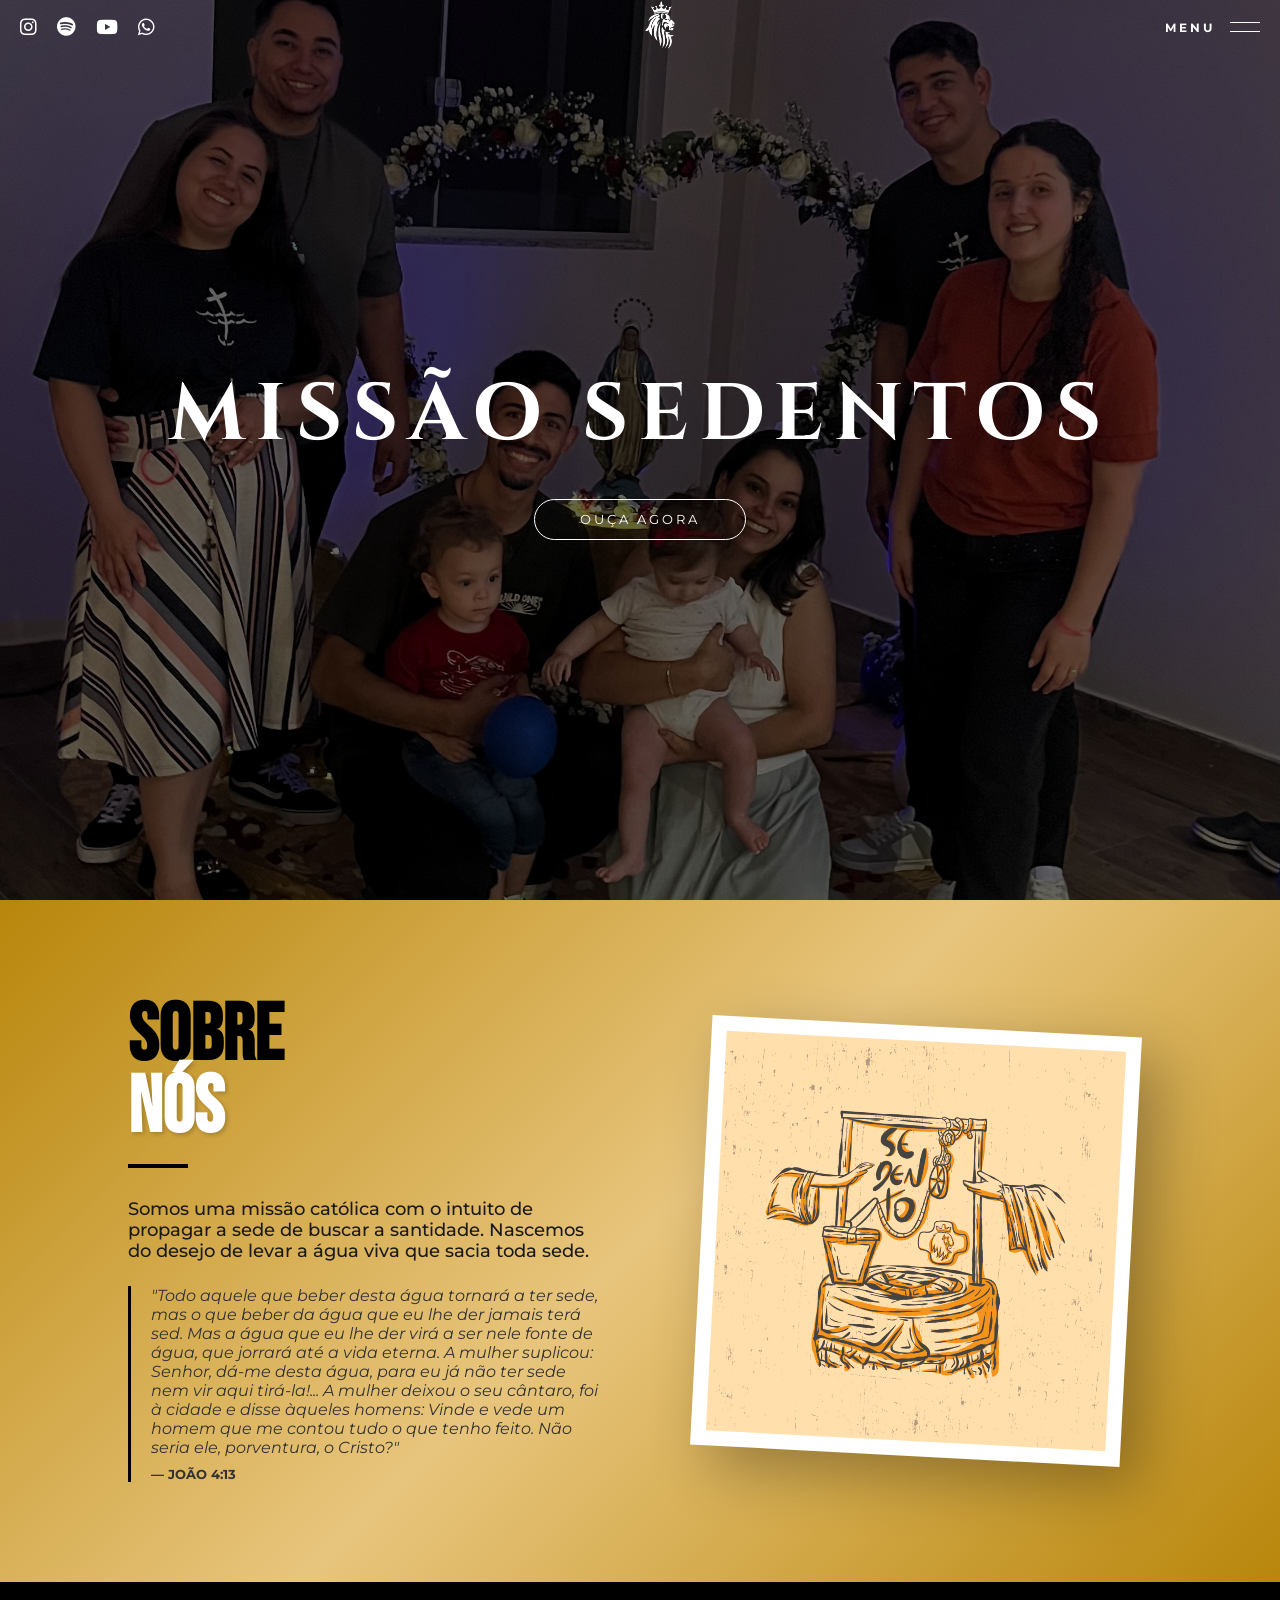
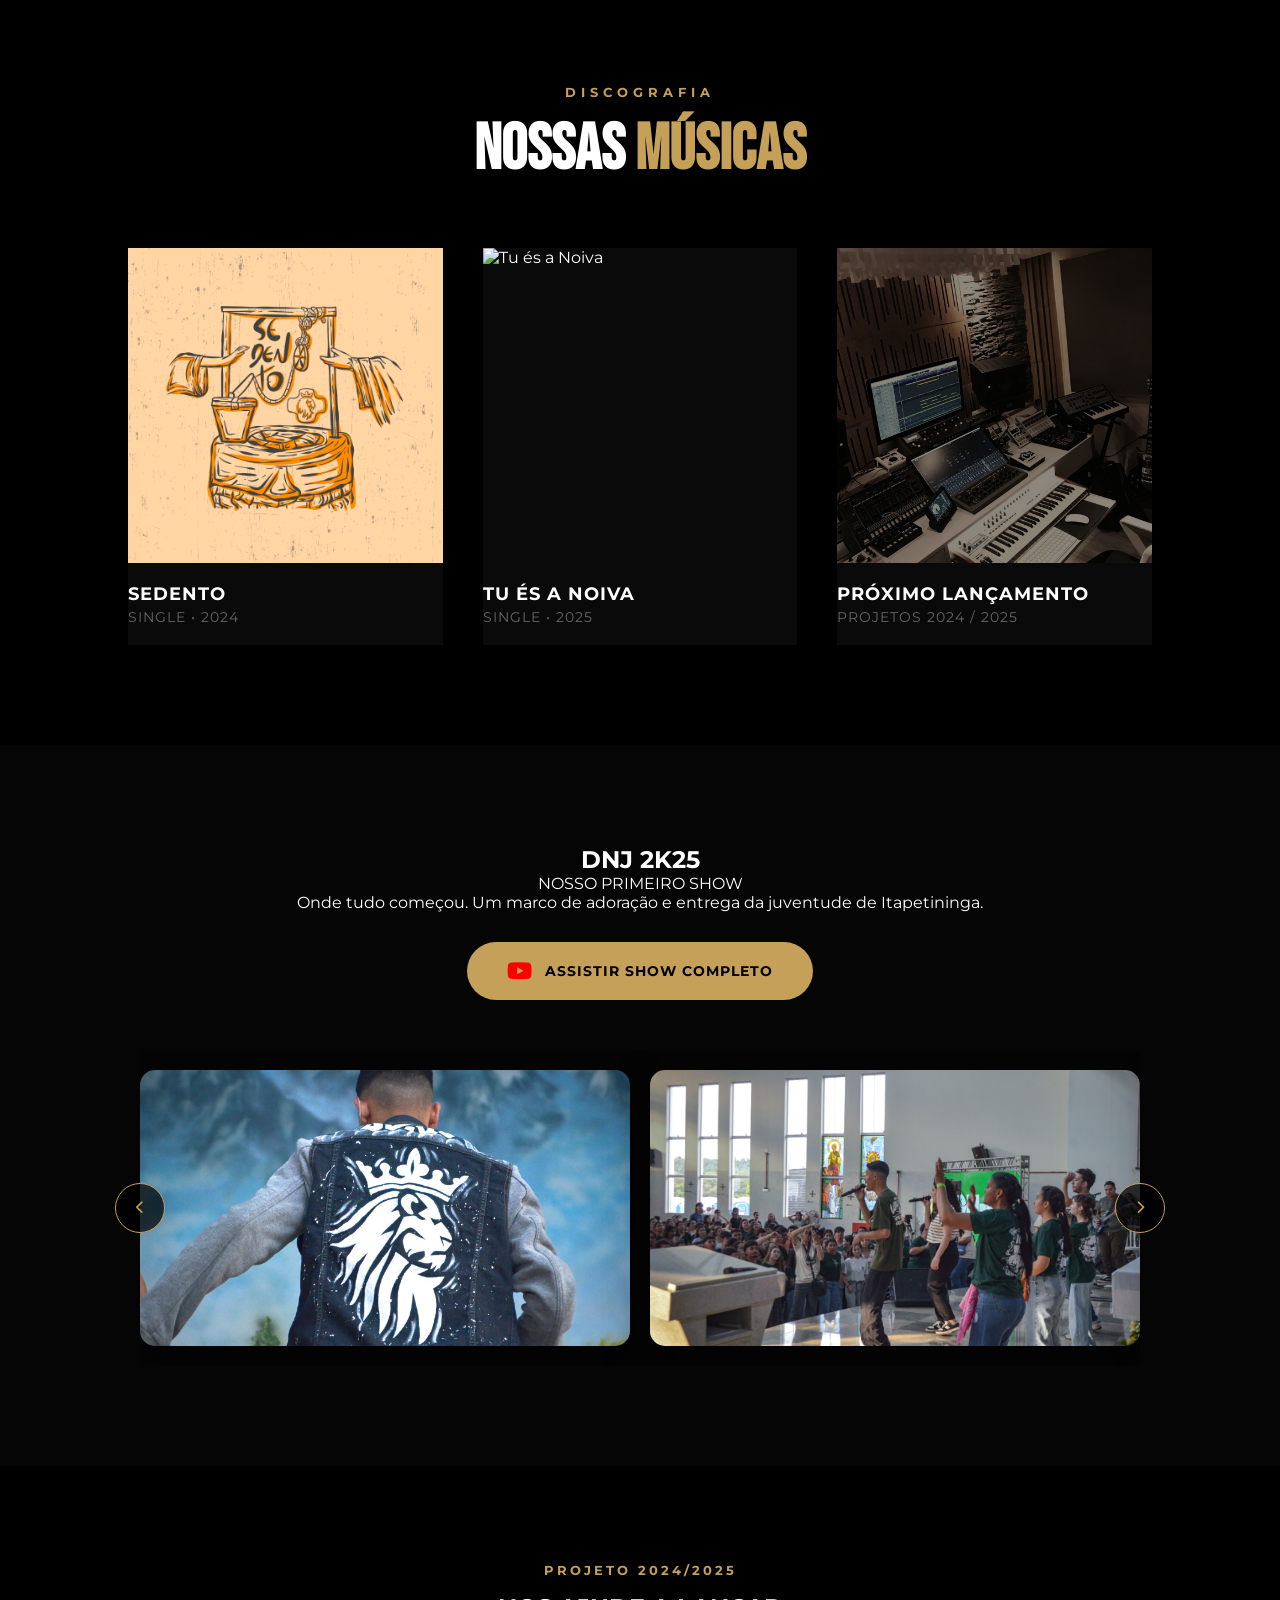
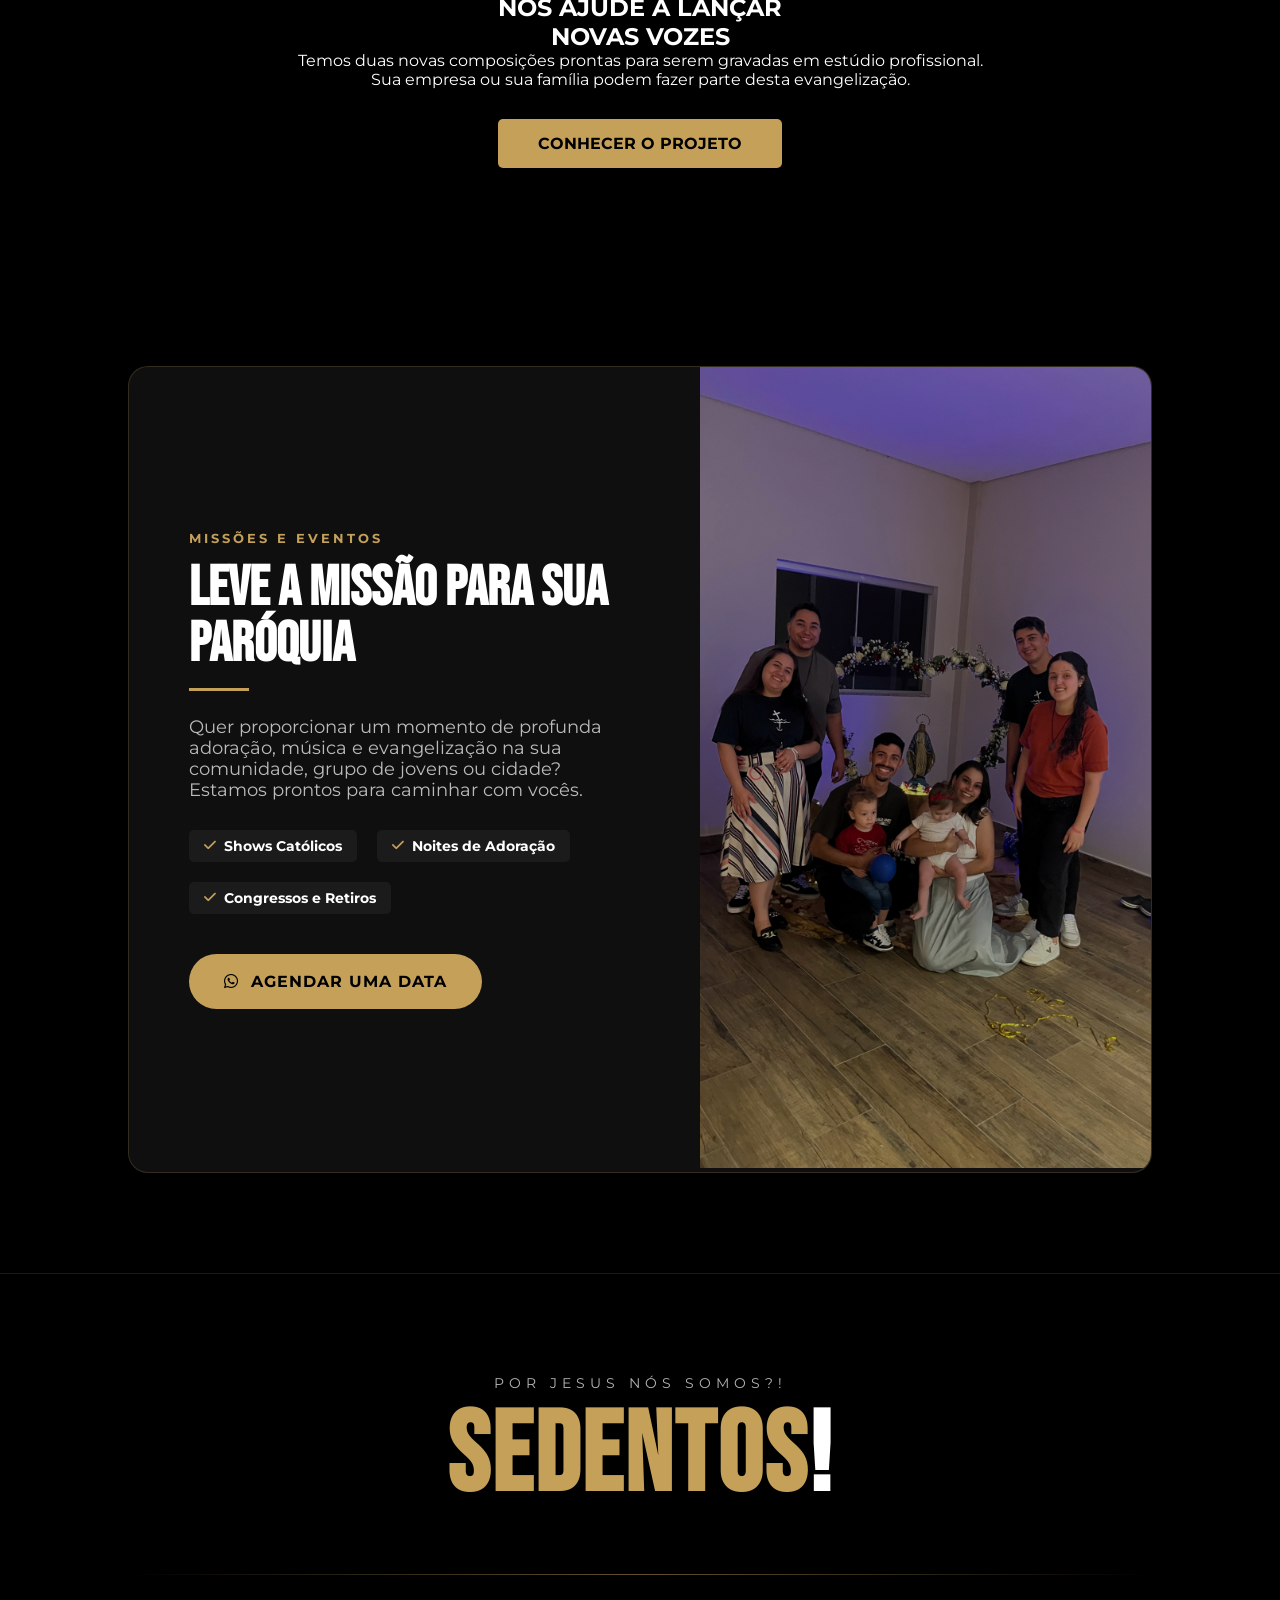
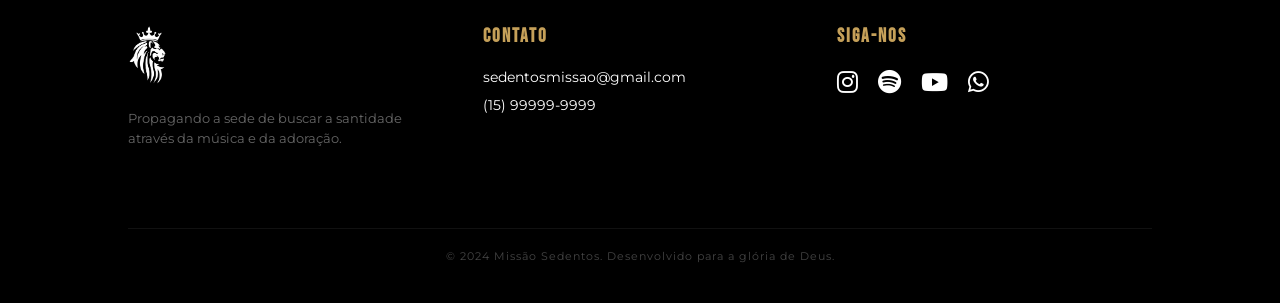
==== index.html @ 9bbefd58 "Add files via upload" ====
<!DOCTYPE html>
<html lang="pt-br">
<head>
    <meta charset="UTF-8">
    <meta name="viewport" content="width=device-width, initial-scale=1.0">
    <title>Missão Sedentos | Propagando a sede de santidade</title>
    
    <!-- SEO & Social Sharing -->
    <meta name="description" content="Missão católica dedicada a propagar a sede de buscar a santidade através da música e adoração. Conheça nosso trabalho e missão.">
    <meta property="og:title" content="Missão Sedentos - Oficial">
    <meta property="og:description" content="Levar a água viva que sacia toda sede.">
    <meta property="og:image" content="img/logo-leao.png">
    <meta property="og:type" content="website">

    <!-- Fontes -->
    <link href="https://fonts.googleapis.com/css2?family=Cinzel:wght@700&family=Bebas+Neue&family=Montserrat:wght@300;400;700&display=swap" rel="stylesheet">
    
    <!-- Ícones -->
    <link rel="stylesheet" href="https://cdnjs.cloudflare.com/ajax/libs/font-awesome/6.0.0/css/all.min.css">
    
    <link rel="stylesheet" href="style.css">
</head>
<body>

    <!-- MENU OVERLAY -->
    <div id="menu-overlay" class="menu-overlay">
        <div class="close-menu" id="close-menu">
            <i class="fas fa-times"></i>
        </div>
        <nav class="menu-links">
            <a href="#inicio" class="menu-link">INÍCIO</a>
            <a href="#sobre" class="menu-link">SOBRE NÓS</a>
            <a href="#trabalhos" class="menu-link">TRABALHOS</a>
            <a href="#dnj" class="menu-link">EVENTOS</a>
            <a href="#contato" class="menu-link">CONTATO</a>
        </nav>
    </div>

    <!-- CAPA (HERO) -->
    <header class="hero" id="inicio">
        <nav class="top-bar">
            <div class="social-icons">
                <a href="https://instagram.com/missaosedentos_" target="_blank" aria-label="Instagram"><i class="fab fa-instagram"></i></a>
                <a href="https://open.spotify.com/intl-pt/artist/7rFSEkoNPMpgkBk8CTjwFu" target="_blank" aria-label="Spotify"><i class="fab fa-spotify"></i></a>
                <a href="https://www.youtube.com/@MissaoSedentos" target="_blank" aria-label="YouTube"><i class="fab fa-youtube"></i></a>
                <a href="https://wa.me/5515999999999" target="_blank" aria-label="WhatsApp"><i class="fab fa-whatsapp"></i></a>
            </div>
            
            <div class="center-logo">
                <img src="img/logo-leao.png" alt="Logo Missão Sedentos">
            </div>

            <div class="menu-hamburguer" id="open-menu">
                <span>MENU</span>
                <div class="barras">
                    <div></div>
                    <div></div>
                </div>
            </div>
        </nav>

        <div class="hero-content">
            <h1>MISSÃO SEDENTOS</h1>
            <a href="#trabalhos" class="btn-ouca">Ouça Agora</a>
        </div>
    </header>

    <main>
        <!-- SOBRE NÓS -->
        <section id="sobre" class="sobre-premium">
    <div class="container-sobre-novo">
        
        <!-- LADO ESQUERDO: TEXTO -->
        <div class="sobre-texto-novo">
            <h2 class="titulo-sobre">SOBRE <br> <span>NÓS</span></h2>
            <div class="divisor-dourado"></div>
            <p class="descricao-missao">
                Somos uma missão católica com o intuito de propagar a sede de buscar a santidade. 
                Nascemos do desejo de levar a água viva que sacia toda sede.
            </p>
            <blockquote class="citacao-biblica">
                "Todo aquele que beber desta água tornará a ter sede, mas o que beber da
               água que eu lhe der jamais terá sed.  Mas a água que eu lhe der virá a ser
               nele fonte de água, que jorrará até a vida  eterna. 
               A mulher suplicou: Senhor, dá-me desta água, para eu
               já não ter sede nem vir aqui tirá-la!... A mulher deixou o 
               seu cântaro, foi à cidade e disse àqueles homens: 
               Vinde e vede um homem que me contou tudo o que
               tenho feito. Não seria ele, porventura, o Cristo?"
                <cite>— João 4:13</cite>
            </blockquote>
        </div>

        <!-- LADO DIREITO: IMAGEM -->
        <div class="sobre-imagem-box">
            <div class="moldura-foto">
                <img src="img/arte.png" alt="Missionários Sedentos">
            </div>
        </div>

    </div>
</section>

        <!-- TRABALHOS -->
        <section id="trabalhos" class="sessao-musicas">
    <div class="header-trabalhos">
        <span class="subtitulo-dourado">DISCOGRAFIA</span>
        <h2>NOSSAS <span>MÚSICAS</span></h2>
    </div>

    <div class="grid-musicas">
        
        <!-- CARD 1: SEDENTO -->
        <div class="card-musica-pro">
            <div class="capa-wrapper">
                <img src="img/arte.png" alt="Single Sedento">
                <div class="streaming-overlay">
                    <div class="streaming-links">
                        <a href="https://open.spotify.com/intl-pt/artist/7rFSEkoNPMpgkBk8CTjwFu?si=foBOen9bR2iPnGVcWKMiMw" target="_blank" title="Ouvir no Spotify"><i class="fab fa-spotify"></i></a>
                        <a href="https://music.apple.com/br/song/sedento/1744020324" target="_blank" title="Ouvir no Apple Music"><i class="fab fa-apple"></i></a>
                        <a href="https://www.youtube.com/@MissaoSedentos" target="_blank" title="Assistir no YouTube"><i class="fab fa-youtube"></i></a>
                    </div>
                </div>
            </div>
            <div class="info-musica">
                <h3>SEDENTO</h3>
                <p>Single • 2024</p>
            </div>
        </div>

        <!-- CARD 2: TU ÉS A NOIVA -->
        <div class="card-musica-pro">
            <div class="capa-wrapper">
                <img src="img/tu es a noiva.jpg" alt="Tu és a Noiva">
                <div class="streaming-overlay">
                    <div class="streaming-links">
                        <a href="https://open.spotify.com/intl-pt/track/10igvkHl4OTUhQMFBgaJtb?si=2cdf4c1c7b1b4360" target="_blank"><i class="fab fa-spotify"></i></a>
                        <a href="https://music.apple.com/br/album/tu-%C3%A9s-a-noiva-single/1819285134" target="_blank"><i class="fab fa-apple"></i></a>
                        <a href="https://youtu.be/hVh0d63lmmY?si=zF3-kLFTKZOteSLV" target="_blank"><i class="fab fa-youtube"></i></a>
                    </div>
                </div>
            </div>
            <div class="info-musica">
                <h3>TU ÉS A NOIVA</h3>
                <p>Single • 2025</p>
            </div>
        </div>

       <!-- CARD 3: NOVO PROJETO (CTA PATROCÍNIO) -->
<div class="card-musica-pro cta-projeto-card">
    <div class="capa-wrapper">
        <!-- Imagem de estúdio -->
        <img src="img/foto-estudio.jpg" alt="Novo Projeto Missão Sedentos em Estúdio">
        
        <div class="streaming-overlay cta-overlay">
            <div class="cta-card-content">
                <span class="status-projeto">EM PRODUÇÃO</span>
                <a href="projeto-gravacao.html" class="btn-quero-fazer-parte">
                    QUERO FAZER PARTE <br> DESSE PROJETO
                </a>
            </div>
        </div>
    </div>
    <div class="info-musica">
        <h3>PRÓXIMO LANÇAMENTO</h3>
        <p>Projetos 2024 / 2025</p>
    </div>
</div>

    </div>
</section>
<section id="dnj" class="sessao-eventos">
    <div class="container-dnj">
        <!-- CABEÇALHO DA SEÇÃO -->
        <div class="dnj-header">
            <h2 class="titulo-dnj">DNJ <span>2K25</span></h2>
            <div class="badge-historico">NOSSO PRIMEIRO SHOW</div>
            <p class="legenda-dnj">Onde tudo começou. Um marco de adoração e entrega da juventude de Itapetininga.</p>
            
            <!-- BOTÃO PARA A LIVE (Substituindo o vídeo embutido) -->
            <div class="cta-live">
                <a href="https://www.youtube.com/watch?v=TkPAxIazSSY" target="_blank" class="btn-live">
                    <i class="fab fa-youtube"></i> ASSISTIR SHOW COMPLETO
                </a>
            </div>
        </div>

        <!-- CARROSSEL DE FOTOS -->
        <div class="wrapper-carrossel">
            <button class="seta-carrossel left" id="prevBtn"><i class="fas fa-chevron-left"></i></button>
            
            <div class="carrossel-fotos" id="carrossel">
                <div class="foto-slide"><img src="img/dnj-1.jpg" alt="DNJ Foto 1"></div>
                <div class="foto-slide"><img src="img/dnj-2.jpg" alt="DNJ Foto 2"></div>
                <div class="foto-slide"><img src="img/dnj-3.jpg" alt="DNJ Foto 3"></div>
                <div class="foto-slide"><img src="img/dnj-4.jpg" alt="DNJ Foto 4"></div>
                <div class="foto-slide"><img src="img/dnj-5.jpg" alt="DNJ Foto 4"></div>
                <div class="foto-slide"><img src="img/dnj-6.jpg" alt="DNJ Foto 4"></div>
                <!-- Adicione quantas fotos quiser aqui -->
            </div>

            <button class="seta-carrossel right" id="nextBtn"><i class="fas fa-chevron-right"></i></button>
        </div>
    </div>
</section>
<!-- SEÇÃO DE CHAMADA PARA PATROCÍNIO -->
<section id="bem-feitor" class="chamada-projeto">
    <div class="filtro-escuro">
        <span class="tag-projeto">PROJETO 2024/2025</span>
        <h2>NOS AJUDE A LANÇAR <br> <span>NOVAS VOZES</span></h2>
        <p>Temos duas novas composições prontas para serem gravadas em estúdio profissional. <br> 
        Sua empresa ou sua família podem fazer parte desta evangelização.</p>
        <a href="projeto-gravacao.html" class="btn-projeto">CONHECER O PROJETO</a>
    </div>
</section>
    </main>
    <!-- SEÇÃO DE AGENDAMENTO / CONVITE -->
<section id="agendamento" class="sessao-agenda">
    <div class="container-agenda">
        <div class="card-agenda">
            <div class="agenda-content">
                <span class="tag-missao">MISSÕES E EVENTOS</span>
                <h2>LEVE A MISSÃO PARA SUA <span>PARÓQUIA</span></h2>
                <div class="divisor-dourado-central"></div>
                <p>
                    Quer proporcionar um momento de profunda adoração, música e evangelização na sua comunidade, grupo de jovens ou cidade? Estamos prontos para caminhar com vocês.
                </p>
                
                <div class="lista-servicos">
                    <span><i class="fas fa-check"></i> Shows Católicos</span>
                    <span><i class="fas fa-check"></i> Noites de Adoração</span>
                    <span><i class="fas fa-check"></i> Congressos e Retiros</span>
                </div>

                <a href="https://wa.me/5515999999999?text=Oi%20tudo%20bem?%20quero%20trazer%20a%20miss%C3%A3o%20sedentos%20para%20minha%20par%C3%B3quia" 
                   target="_blank" 
                   class="btn-agendar">
                    <i class="fab fa-whatsapp"></i> AGENDAR UMA DATA
                </a>
            </div>
            <div class="agenda-imagem">
                <!-- Uma foto da missão em ação, de preferência com o público -->
                <img src="img/capa.jpeg" alt="Missão Sedentos em Missão">
            </div>
        </div>
    </div>
</section>

    <!-- RODAPÉ -->
   <footer id="contato" class="rodape-premium">
    <div class="container-footer">
        
        <!-- O GRITO DE GUERRA (DESTAQUE) -->
        <div class="motto-section">
            <p class="pergunta-grito">POR JESUS NÓS SOMOS?!</p>
            <h2 class="resposta-grito">SEDENTOS<span>!</span></h2>
        </div>

        <hr class="divisor-footer">

        <!-- INFORMAÇÕES E REDES -->
        <div class="footer-grid">
            
            <!-- Coluna 1: Logo e Missão -->
            <div class="footer-col">
                <img src="img/logo-leao.png" alt="Logo Missão Sedentos" class="logo-footer">
                <p class="small-text">Propagando a sede de buscar a santidade através da música e da adoração.</p>
            </div>

            <!-- Coluna 2: Contato Rápido -->
            <div class="footer-col">
                <h4>CONTATO</h4>
                <a href="mailto:sedentosmissao@gmail.com" class="footer-link">sedentosmissao@gmail.com</a>
                <a href="https://wa.me/5515999999999" class="footer-link">(15) 99999-9999</a>
            </div>

            <!-- Coluna 3: Redes Sociais -->
            <div class="footer-col">
                <h4>SIGA-NOS</h4>
                <div class="social-links-footer">
                     <a href="https://instagram.com/missaosedentos_" target="_blank" aria-label="Instagram"><i class="fab fa-instagram"></i></a>
                <a href="https://open.spotify.com/intl-pt/artist/7rFSEkoNPMpgkBk8CTjwFu" target="_blank" aria-label="Spotify"><i class="fab fa-spotify"></i></a>
                <a href="https://www.youtube.com/@MissaoSedentos" target="_blank" aria-label="YouTube"><i class="fab fa-youtube"></i></a>
                <a href="https://wa.me/5515999999999" target="_blank" aria-label="WhatsApp"><i class="fab fa-whatsapp"></i></a>
                </div>
            </div>

        </div>

        <!-- COPYRIGHT -->
        <div class="copyright">
            <p>&copy; 2024 Missão Sedentos. Desenvolvido para a glória de Deus.</p>
        </div>
    </div>
</footer>
<div id="modal-foto" class="modal-lightbox">
        <span class="fechar-modal" id="fechar-lightbox">&times;</span>
        <div class="modal-wrapper">
            <img id="img-modal" src="" alt="Foto Expandida">
        </div>
    </div>
<script src="script.js"></script>
</div>
</body>
</html>
---- style.css ----
/* VARIÁVEIS */
:root {
    --dourado: #C5A059;
    --preto: #000000;
    --cinza-bg: #0a0a0a;
    --branco: #ffffff;
    --fonte-titulo: 'Cinzel', serif;
    --fonte-impacto: 'Bebas Neue', cursive;
    --fonte-corpo: 'Montserrat', sans-serif;
}

/* RESET */
* {
    margin: 0;
    padding: 0;
    box-sizing: border-box;
}

html {
    scroll-behavior: smooth;
}

body {
    background-color: var(--preto);
    color: var(--branco);
    font-family: var(--fonte-corpo);
    overflow-x: hidden;
}

/* CAPA / HERO */
.hero {
    height: 100vh;
    width: 100%;
    background: linear-gradient(rgba(0,0,0,0.6), rgba(0,0,0,0.6)), url('img/capa.jpeg');
    background-size: cover;
    background-position: 65%, 15%; /* Ajustado para não cortar cabeças */
    display: flex;
    align-items: center;
    justify-content: center;
    position: relative;
}

/* BARRA SUPERIOR */
.top-bar {
    position: absolute;
    top: 0;
    left: 0;
    width: 100%;
    padding: 0px 20px; /* Mais respiro lateral e superior */
    display: flex;
    justify-content: space-between;
    align-items: center;
    z-index: 100;
}

.social-icons {
    display: flex;
    gap: 20px;
}

.social-icons a {
    color: var(--branco);
    font-size: 1.2rem;
    transition: 0.3s;
}

.social-icons a:hover {
    color: var(--dourado);
    transform: translateY(-3px);
}

.center-logo img {
    height: 50px;
    filter: brightness(0) invert(1);
}

.menu-hamburguer {
    display: flex;
    align-items: center;
    cursor: pointer;
}

.menu-hamburguer span {
    font-size: 0.75rem;
    letter-spacing: 3px;
    margin-right: 15px;
    font-weight: bold;
}

.barras div {
    width: 30px;
    height: 1px;
    background: var(--branco);
    margin: 8px 0;
}

/* HERO CONTENT */
.hero-content h1 {
    font-family: var(--fonte-titulo);
    font-size: clamp(2.5rem, 8vw, 5rem);
    letter-spacing: 10px;
    text-align: center;
}

.btn-ouca {
    display: block;
    width: fit-content;
    margin: 30px auto 0;
    padding: 12px 45px;
    border: 1px solid var(--branco);
    color: var(--branco);
    text-decoration: none;
    border-radius: 50px;
    text-transform: uppercase;
    font-size: 0.8rem;
    letter-spacing: 3px;
    transition: 0.4s;
}

.btn-ouca:hover {
    background: var(--branco);
    color: var(--preto);
}

/* MENU OVERLAY */
.menu-overlay {
    position: fixed;
    top: 0; left: 0; width: 100%; height: 100%;
    background-color: rgba(0, 0, 0, 0.95);
    z-index: 2000;
    display: flex;
    justify-content: center;
    align-items: center;
    opacity: 0;
    visibility: hidden;
    transition: 0.5s ease;
}

.menu-overlay.active {
    opacity: 1;
    visibility: visible;
}

.menu-links {
    display: flex;
    flex-direction: column;
    gap: 30px;
    text-align: center;
}

.menu-link {
    font-family: var(--fonte-impacto);
    font-size: clamp(2.5rem, 10vw, 4rem);
    color: var(--branco);
    text-decoration: none;
    letter-spacing: 5px;
}

.menu-link:hover { color: var(--dourado); }

.close-menu {
    position: absolute;
    top: 40px; right: 40px;
    font-size: 2rem;
    color: var(--dourado);
    cursor: pointer;
}

/* SEÇÕES SOBRE E TRABALHOS */
/* SEÇÃO SOBRE PREMIUM */
.sobre-premium {
    padding: 100px 10%;
    /* Degradê Dourado Metálico */
    background: linear-gradient(135deg, #b8860b 0%, #e8c57d 50%, #b8860b 100%);
    color: #1a1a1a; /* Texto escuro para dar leitura sobre o dourado */
    display: flex;
    justify-content: center;
}

.container-sobre-novo {
    max-width: 1200px;
    display: flex;
    align-items: center;
    gap: 80px; /* Espaço entre texto e imagem */
}

/* Texto */
.sobre-texto-novo {
    flex: 1;
}

.titulo-sobre {
    font-family: var(--fonte-impacto);
    font-size: 5rem;
    line-height: 0.9;
    color: #000;
    margin-bottom: 20px;
}

.titulo-sobre span {
    color: #fff; /* "NÓS" em branco para destacar no dourado */
    text-shadow: 2px 2px 4px rgba(0,0,0,0.2);
}

.divisor-dourado {
    width: 60px;
    height: 4px;
    background-color: #000;
    margin-bottom: 30px;
}

.descricao-missao {
    font-size: 1.1rem;
    font-weight: 500;
    margin-bottom: 25px;
}

.citacao-biblica {
    font-style: italic;
    border-left: 3px solid #000;
    padding-left: 20px;
    font-size: 1rem;
    color: #333;
}

.citacao-biblica cite {
    display: block;
    margin-top: 10px;
    font-weight: 700;
    font-style: normal;
    text-transform: uppercase;
    font-size: 0.8rem;
}

/* Imagem e Moldura */
.sobre-imagem-box {
    flex: 1;
    display: flex;
    justify-content: center;
}

.moldura-foto {
    position: relative;
    padding: 15px;
    background: #fff; /* Moldura estilo fotografia */
    box-shadow: 20px 20px 60px rgba(0,0,0,0.3);
    transform: rotate(3deg); /* Leve inclinação para parecer uma foto real */
    transition: 0.5s;
}

.moldura-foto:hover {
    transform: rotate(0deg) scale(1.05); /* Endireita e cresce ao passar o mouse */
}

.moldura-foto img {
    width: 100%;
    max-width: 400px;
    height: auto;
    display: block;
    filter: sepia(20%); /* Tom levemente envelhecido profissional */
}

/* RESPONSIVIDADE */
@media (max-width: 992px) {
    .container-sobre-novo {
        flex-direction: column;
        text-align: center;
    }
    
    .divisor-dourado {
        margin: 0 auto 30px;
    }
    
    .citacao-biblica {
        border-left: none;
        border-top: 2px solid #000;
        padding: 20px 0 0;
    }
}


/* TRABALHOS CARDS */
/* SEÇÃO TRABALHOS - ESTILO COLO DE DEUS */
.sessao-musicas {
    padding: 100px 10%;
    background-color: #000;
    text-align: center;
}

.header-trabalhos {
    margin-bottom: 60px;
}

.subtitulo-dourado {
    color: var(--dourado);
    letter-spacing: 5px;
    font-size: 0.8rem;
    font-weight: 700;
}

.header-trabalhos h2 {
    font-family: var(--fonte-impacto);
    font-size: 4rem;
    margin-top: 10px;
}

.header-trabalhos h2 span {
    color: var(--dourado);
}

/* Grid das capas */
.grid-musicas {
    display: grid;
    grid-template-columns: repeat(auto-fit, minmax(280px, 1fr)); /* Cria colunas automáticas */
    gap: 40px;
    max-width: 1200px;
    margin: 0 auto;
}

/* Card Individual */
.card-musica-pro {
    background: #0a0a0a;
    transition: 0.4s;
    text-align: left;
}

.capa-wrapper {
    position: relative;
    aspect-ratio: 1 / 1; /* Garante que a capa seja sempre quadrada */
    overflow: hidden;
    cursor: pointer;
}

.capa-wrapper img {
    width: 100%;
    height: 100%;
    object-fit: cover;
    transition: 0.6s ease;
}

/* Overlay de Streaming */
.streaming-overlay {
    position: absolute;
    top: 0;
    left: 0;
    width: 100%;
    height: 100%;
    background: rgba(0, 0, 0, 0.8); /* Fundo escuro ao passar o mouse */
    display: flex;
    justify-content: center;
    align-items: center;
    opacity: 0; /* Invisível por padrão */
    transition: 0.4s;
}

.streaming-links {
    display: flex;
    gap: 25px;
    transform: translateY(20px); /* Começa um pouco abaixo para o efeito de subida */
    transition: 0.4s;
}

.streaming-links a {
    color: var(--branco);
    font-size: 1.8rem;
    transition: 0.3s;
}

.streaming-links a:hover {
    color: var(--dourado);
    transform: scale(1.2);
}

/* Efeito Hover no Card */
.card-musica-pro:hover .capa-wrapper img {
    transform: scale(1.1);
}

.card-musica-pro:hover .streaming-overlay {
    opacity: 1;
}

.card-musica-pro:hover .streaming-links {
    transform: translateY(0); /* Sobe os ícones */
}

/* Informações abaixo da capa */
.info-musica {
    padding: 20px 0;
}

.info-musica h3 {
    font-family: var(--fonte-corpo);
    font-weight: 700;
    font-size: 1.1rem;
    letter-spacing: 1px;
    margin-bottom: 5px;
}

.info-musica p {
    color: #666;
    font-size: 0.85rem;
    text-transform: uppercase;
    letter-spacing: 1px;
}

.breve {
    color: var(--dourado);
    font-weight: 700;
    letter-spacing: 2px;
}

/* Ajuste para Celular */
@media (max-width: 600px) {
    .grid-musicas {
        grid-template-columns: 1fr; /* Uma coluna no celular */
        padding: 0 20px;
    }
}
/* --- CARD ESPECIAL DE PROJETO (HOME) --- */

.cta-projeto-card .capa-wrapper img {
    filter: brightness(0.5) sepia(30%); /* Deixa a foto do estúdio no clima do site */
}

.cta-overlay {
    background: rgba(0, 0, 0, 0.85) !important; /* Fundo mais escuro para o botão destacar */
    backdrop-filter: blur(5px);
    display: flex;
    flex-direction: column;
    text-align: center;
    padding: 20px;
}

.status-projeto {
    display: block;
    color: var(--dourado);
    font-size: 0.7rem;
    font-weight: bold;
    letter-spacing: 3px;
    margin-bottom: 15px;
}

.btn-quero-fazer-parte {
    display: inline-block;
    background: var(--dourado);
    color: #000;
    padding: 15px 20px;
    border-radius: 8px;
    text-decoration: none;
    font-family: var(--fonte-impacto);
    font-size: 1.1rem;
    line-height: 1.2;
    letter-spacing: 1px;
    transition: var(--transition);
    box-shadow: 0 10px 20px rgba(0,0,0,0.3);
}

.btn-quero-fazer-parte:hover {
    background: #fff;
    transform: scale(1.05);
}

/* Garante que no mobile o botão esteja visível ou fácil de clicar */
@media (max-width: 768px) {
    .cta-overlay {
        opacity: 1 !important; /* Sempre visível no mobile */
        background: rgba(0, 0, 0, 0.6) !important;
    }
    .btn-quero-fazer-parte {
        font-size: 0.9rem;
        padding: 12px 15px;
    }
}
/* SEÇÃO DNJ 2025 */
/* --- SEÇÃO DNJ COM CARROSSEL --- */
.sessao-eventos {
    padding: 100px 10%;
    background-color: #050505;
    text-align: center;
}

/* Botão da Live */
.cta-live {
    margin-top: 30px;
    margin-bottom: 50px;
}

.btn-live {
    display: inline-flex;
    align-items: center;
    gap: 12px;
    padding: 18px 40px;
    background: var(--dourado);
    color: #000;
    text-decoration: none;
    font-weight: bold;
    border-radius: 50px;
    transition: 0.4s cubic-bezier(0.4, 0, 0.2, 1);
    font-size: 0.9rem;
    letter-spacing: 1px;
}

.btn-live:hover {
    background: #fff;
    transform: scale(1.05);
    box-shadow: 0 10px 30px rgba(197, 160, 89, 0.3);
}

.btn-live i {
    font-size: 1.4rem;
    color: #ff0000; /* Ícone do YouTube em vermelho */
}

/* Estrutura do Carrossel */
.wrapper-carrossel {
    position: relative;
    max-width: 1000px;
    margin: 0 auto;
    display: flex;
    align-items: center;
}

.carrossel-fotos {
    display: flex;
    gap: 20px;
    overflow-x: auto;
    scroll-behavior: smooth;
    scroll-snap-type: x mandatory;
    scrollbar-width: none; /* Esconde scroll no Firefox */
    padding: 20px 0;
}

.carrossel-fotos::-webkit-scrollbar {
    display: none; /* Esconde scroll no Chrome/Safari */
}

.foto-slide {
    min-width: 100%; /* No mobile mostra 1, no desktop podemos ajustar */
    scroll-snap-align: center;
    aspect-ratio: 16 / 9;
    border-radius: 15px;
    overflow: hidden;
    box-shadow: 0 20px 40px rgba(0,0,0,0.5);
}

.foto-slide img {
    width: 100%;
    height: 100%;
    object-fit: cover;
    transition: 0.5s;
}

/* Setas de Navegação */
.seta-carrossel {
    position: absolute;
    top: 50%;
    transform: translateY(-50%);
    background: rgba(0,0,0,0.7);
    border: 1px solid var(--dourado);
    color: var(--dourado);
    width: 50px;
    height: 50px;
    border-radius: 50%;
    cursor: pointer;
    z-index: 10;
    transition: 0.3s;
    display: flex;
    justify-content: center;
    align-items: center;
}

.seta-carrossel:hover {
    background: var(--dourado);
    color: #000;
}

.seta-carrossel.left { left: -25px; }
.seta-carrossel.right { right: -25px; }

/* Desktop: Mostrar mais de uma foto por vez */
@media (min-width: 768px) {
    .foto-slide {
        min-width: calc(50% - 10px); /* Mostra 2 fotos */
    }
}

@media (max-width: 768px) {
    .seta-carrossel { display: none; } /* No mobile usa o dedo para arrastar */
}
/* --- MODAL LIGHTBOX --- */
.modal-lightbox {
    display: none; /* Escondido por padrão */
    position: fixed;
    z-index: 3000; /* Acima do menu e de tudo */
    top: 0;
    left: 0;
    width: 100%;
    height: 100%;
    background-color: rgba(0, 0, 0, 0.9); /* Fundo escuro semi-transparente */
    backdrop-filter: blur(10px);
    justify-content: center;
    align-items: center;
    padding: 20px;
}

.modal-wrapper {
    position: relative;
    max-width: 90%;
    max-height: 85%;
    display: flex;
    justify-content: center;
}

#img-modal {
    width: auto;
    height: auto;
    max-width: 100%;
    max-height: 85vh; /* Não deixa a foto ser maior que a altura da tela */
    border: 2px solid var(--dourado);
    border-radius: 8px;
    box-shadow: 0 0 50px rgba(0,0,0,0.8);
    animation: zoomIn 0.3s ease-out;
}

/* Animação de entrada */
@keyframes zoomIn {
    from { transform: scale(0.7); opacity: 0; }
    to { transform: scale(1); opacity: 1; }
}

.fechar-modal {
    position: absolute;
    top: 30px;
    right: 40px;
    color: var(--dourado);
    font-size: 50px;
    font-weight: bold;
    cursor: pointer;
    transition: 0.3s;
}

.fechar-modal:hover {
    color: #fff;
    transform: scale(1.2);
}

/* Ajuste no Carrossel para indicar que é clicável */
.foto-slide img {
    cursor: zoom-in;
}

/* Ajuste para Celular */
@media (max-width: 768px) {
    .galeria-mosaico {
        grid-template-columns: repeat(2, 1fr);
    }
    .titulo-dnj { font-size: 3rem; }
}

/* BANNER DE CHAMADA NA HOME */
.chamada-projeto {
    height: 400px;
    background: url('img/foto-estudio.jpg') center/cover no-repeat fixed; /* Use uma foto de microfone ou estúdio */
    position: relative;
    display: flex;
    align-items: center;
    justify-content: center;
    text-align: center;
}

.filtro-escuro {
    background: rgba(0,0,0,0.8);
    width: 100%;
    height: 100%;
    display: flex;
    flex-direction: column;
    justify-content: center;
    padding: 0 10%;
}

.tag-projeto {
    color: var(--dourado);
    font-weight: bold;
    letter-spacing: 3px;
    font-size: 0.8rem;
    margin-bottom: 15px;
}

.btn-projeto {
    margin: 30px auto 0;
    padding: 15px 40px;
    background: var(--dourado);
    color: #000;
    text-decoration: none;
    font-weight: bold;
    border-radius: 5px;
    transition: 0.3s;
}

.btn-projeto:hover {
    background: #fff;
    transform: scale(1.05);
}

/* PÁGINA INTERNA DE PATROCÍNIO */
/* ==========================================================================
   PÁGINA DE PATROCÍNIO (PROJETO-GRAVACAO.HTML)
   ========================================================================== */

/* Ajuste de Fundo e Layout Base */
.pagina-interna {
    background: transparent; /* Permite ver o vídeo */
}

.video-background {
    position: fixed;
    top: 0; left: 0;
    width: 100%; height: 100%;
    z-index: -2;
    overflow: hidden;
}

#bg-video {
    width: 100%;
    height: 100%;
    object-fit: cover;
    filter: grayscale(30%) brightness(0.4);
}

.video-overlay-dark {
    position: absolute;
    top: 0; left: 0;
    width: 100%; height: 100%;
    background: rgba(0, 0, 0, 0.6);
    z-index: -1;
}

/* Topo / Navegação Interna */
.topo-interno {
    width: 100%;
    padding: 15px 5%;
    display: flex;
    justify-content: space-between;
    align-items: center;
    background-color: rgba(0, 0, 0, 0.9);
    border-bottom: 1px solid rgba(255, 255, 255, 0.1);
    position: sticky;
    top: 0;
    z-index: 1000;
}

.voltar {
    color: var(--branco);
    text-decoration: none;
    font-size: 0.75rem;
    font-weight: 700;
    letter-spacing: 2px;
    display: flex;
    align-items: center;
    gap: 10px;
    transition: 0.3s;
}

.voltar:hover { color: var(--dourado); }

.logo-pequena {
    height: 45px;
    filter: brightness(0) invert(1);
}

/* Seção de Texto e Meta */
.meta-section {
    padding: 80px 10% 40px;
    text-align: center;
}

.tag-missao {
    color: var(--dourado);
    font-weight: bold;
    letter-spacing: 3px;
    font-size: 0.8rem;
    display: block;
    margin-bottom: 15px;
}

.texto-profissional-projeto {
    max-width: 800px;
    margin: 30px auto 50px;
}

.texto-profissional-projeto p {
    font-size: 1.1rem;
    line-height: 1.8;
    color: #ccc;
    margin-bottom: 20px;
}

.texto-profissional-projeto strong { color: var(--dourado); }

/* Box da Meta Financeira */
.box-meta {
    background: rgba(17, 17, 17, 0.8);
    backdrop-filter: blur(10px);
    padding: 40px;
    border-radius: 20px;
    border: 1px solid var(--dourado);
    max-width: 750px;
    margin: 40px auto;
    box-shadow: 0 20px 50px rgba(0,0,0,0.5);
}

.valor-meta {
    font-size: clamp(2.5rem, 5vw, 4rem);
    color: var(--dourado);
    font-family: var(--fonte-impacto);
    margin: 10px 0;
}

/* Barra de Progresso Melhorada */
/* BARRA DE PROGRESSO ÚNICA E PROFISSIONAL */
/* BARRA DE PROGRESSO ÚNICA */
.barra-progresso {
    width: 100%;
    height: 30px;
    background: rgba(255,255,255,0.1);
    border-radius: 50px;
    margin: 25px 0;
    overflow: hidden;
    border: 1px solid rgba(255,255,255,0.05);
    position: relative;
}

.progresso-atual {
    width: 0; /* Começa em 0 para o JS fazer crescer */
    height: 100%;
    background: linear-gradient(90deg, #C5A059, #e8c57d);
    display: flex;
    align-items: center;
    justify-content: flex-end;
    padding-right: 15px;
    box-shadow: 0 0 20px rgba(197, 160, 89, 0.4);
    transition: width 2s cubic-bezier(0.1, 0, 0.2, 1);
}

.porcentagem {
    font-size: 0.8rem;
    font-weight: bold;
    color: #000;
    z-index: 10;
}


/* Cards de Modalidades (Cotas) */
.cotas-patrocinio {
    padding: 60px 10% 100px;
    text-align: center;
}

.grid-cotas {
    display: grid;
    grid-template-columns: repeat(auto-fit, minmax(280px, 1fr));
    gap: 30px;
    max-width: 1200px;
    margin: 50px auto 0;
}

.card-cota-pro {
    background: rgba(255, 255, 255, 0.03);
    border: 1px solid rgba(255, 255, 255, 0.1);
    border-radius: 20px;
    padding: 40px 30px;
    display: flex;
    flex-direction: column;
    justify-content: space-between;
    transition: all 0.5s cubic-bezier(0.4, 0, 0.2, 1);
    position: relative;
    overflow: hidden;
    min-height: 450px;
}

/* Efeito de destaque no Hover do Card */
.card-cota-pro:hover {
    transform: translateY(-15px);
    background: rgba(197, 160, 89, 0.08);
    border-color: var(--dourado);
    box-shadow: 0 20px 40px rgba(0,0,0,0.6);
}

.card-cota-pro.destaque {
    border: 1px solid rgba(197, 160, 89, 0.5);
    background: rgba(197, 160, 89, 0.05);
}

.cota-icon {
    font-size: 2.5rem;
    color: var(--dourado);
    margin-bottom: 20px;
}

/* Botão WhatsApp que aparece no Hover */
.btn-cota-whats {
    display: flex;
    align-items: center;
    justify-content: center;
    gap: 10px;
    background: #25d366;
    color: #fff;
    padding: 15px;
    border-radius: 12px;
    text-decoration: none;
    font-weight: bold;
    font-size: 0.85rem;
    margin-top: 20px;
    transition: all 0.4s ease;
    
    /* Estado Inicial (Escondido) */
    opacity: 0;
    transform: translateY(20px);
}

.card-cota-pro:hover .btn-cota-whats {
    opacity: 1;
    transform: translateY(0);
}

.btn-cota-whats:hover {
    background: #128c7e;
    transform: scale(1.02);
}

/* Selo de "Mais Escolhido" */
.badge-destaque {
    position: absolute;
    top: 20px;
    right: -35px;
    background: var(--dourado);
    color: #000;
    padding: 5px 40px;
    font-size: 0.7rem;
    font-weight: bold;
    transform: rotate(45deg);
}

/* Responsividade */
@media (max-width: 768px) {
    .btn-cota-whats {
        opacity: 1;
        transform: translateY(0);
    }
    .card-cota-pro { min-height: auto; }
    .meta-section { padding: 40px 5%; }
}
/* --- SEÇÃO FRUTOS DA MISSÃO --- */
.frutos-missao {
    padding: 60px 10%;
    background: rgba(255, 255, 255, 0.02);
    border-top: 1px solid rgba(197, 160, 89, 0.2);
    border-bottom: 1px solid rgba(197, 160, 89, 0.2);
}

.header-frutos {
    text-align: center;
    margin-bottom: 50px;
}

.header-frutos h2 {
    font-family: var(--fonte-impacto);
    font-size: 3rem;
    margin: 10px 0;
}

.header-frutos p {
    max-width: 700px;
    margin: 0 auto;
    color: #888;
}

.grid-frutos {
    display: flex;
    justify-content: center;
    gap: 40px;
    flex-wrap: wrap;
}

.card-fruto {
    background: #111;
    border-radius: 15px;
    overflow: hidden;
    width: 350px;
    border: 1px solid rgba(255, 255, 255, 0.05);
    transition: 0.4s;
}

.card-fruto:hover {
    transform: translateY(-5px);
    border-color: var(--dourado);
}

.fruto-capa {
    position: relative;
    height: 250px;
}

.fruto-capa img {
    width: 100%;
    height: 100%;
    object-fit: cover;
}

.ano-tag {
    position: absolute;
    top: 15px;
    right: 15px;
    background: var(--dourado);
    color: #000;
    padding: 4px 12px;
    font-weight: bold;
    border-radius: 5px;
    font-size: 0.8rem;
}

.fruto-info {
    padding: 25px;
    text-align: center;
}

.fruto-info h3 {
    font-family: var(--fonte-corpo);
    letter-spacing: 2px;
    font-size: 1.1rem;
    margin-bottom: 15px;
    color: #fff;
}

.stats-fruto {
    display: flex;
    flex-direction: column;
    align-items: center;
}

.numero-grande {
    font-family: var(--fonte-impacto);
    font-size: 3.5rem;
    color: var(--dourado);
    line-height: 1;
}

.label-stats {
    font-size: 0.7rem;
    letter-spacing: 2px;
    color: #666;
    font-weight: bold;
    margin-top: 5px;
}

/* Responsividade */
@media (max-width: 768px) {
    .card-fruto { width: 100%; }
    .numero-grande { font-size: 2.5rem; }
}
/* --- SEÇÃO DE AGENDAMENTO --- */
.sessao-agenda {
    padding: 100px 10%;
    background-color: var(--preto);
}

.card-agenda {
    background: #0f0f0f;
    display: flex;
    align-items: center;
    border-radius: 20px;
    overflow: hidden;
    border: 1px solid rgba(197, 160, 89, 0.2);
    box-shadow: 0 30px 60px rgba(0,0,0,0.5);
}

/* Conteúdo do Texto */
.agenda-content {
    flex: 1;
    padding: 60px;
}

.agenda-content h2 {
    font-family: var(--fonte-impacto);
    font-size: clamp(2rem, 5vw, 3.5rem);
    margin: 15px 0;
    line-height: 1;
}

.divisor-dourado-central {
    width: 60px;
    height: 3px;
    background: var(--dourado);
    margin-bottom: 25px;
}

.agenda-content p {
    color: #bbb;
    font-size: 1.1rem;
    margin-bottom: 30px;
}

/* Lista de Benefícios */
.lista-servicos {
    display: flex;
    flex-wrap: wrap;
    gap: 20px;
    margin-bottom: 40px;
}

.lista-servicos span {
    font-size: 0.85rem;
    font-weight: bold;
    color: var(--branco);
    display: flex;
    align-items: center;
    gap: 8px;
    background: rgba(255,255,255,0.05);
    padding: 8px 15px;
    border-radius: 5px;
}

.lista-servicos i {
    color: var(--dourado);
}

/* Botão WhatsApp */
.btn-agendar {
    display: inline-flex;
    align-items: center;
    gap: 12px;
    background: var(--dourado);
    color: #000;
    padding: 18px 35px;
    border-radius: 50px;
    text-decoration: none;
    font-weight: bold;
    transition: 0.4s;
    letter-spacing: 1px;
}

.btn-agendar:hover {
    background: #fff;
    transform: translateY(-5px);
    box-shadow: 0 10px 20px rgba(197, 160, 89, 0.3);
}

/* Imagem Lateral */
.agenda-imagem {
    flex: 1;
    height: 100%;
    align-self: stretch; /* Garante que a imagem ocupe toda a altura do card */
}

.agenda-imagem img {
    width: 100%;
    height: 100%;
    object-fit: cover;
    filter: brightness(0.7);
    transition: 0.5s;
}

.card-agenda:hover .agenda-imagem img {
    filter: brightness(1);
    transform: scale(1.05);
}

/* RESPONSIVIDADE (CELULAR) */
@media (max-width: 992px) {
    .card-agenda {
        flex-direction: column;
    }
    .agenda-imagem {
        height: 300px;
        width: 100%;
        order: -1; /* Imagem fica em cima no celular */
    }
    .agenda-content {
        padding: 40px 25px;
        text-align: center;
    }
    .divisor-dourado-central {
        margin: 0 auto 25px;
    }
    .lista-servicos {
        justify-content: center;
    }
}

/* RODAPÉ PREMIUM */
.rodape-premium {
    background-color: #000;
    padding: 100px 10% 40px;
    border-top: 1px solid #1a1a1a;
    text-align: center;
}

/* O Grito de Guerra */
.motto-section {
    margin-bottom: 60px;
}

.pergunta-grito {
    font-family: var(--fonte-corpo);
    font-size: 0.9rem;
    letter-spacing: 5px;
    color: var(--branco);
    opacity: 0.7;
    margin-bottom: 10px;
}

.resposta-grito {
    font-family: var(--fonte-impacto); /* Bebas Neue */
    font-size: clamp(3rem, 10vw, 7rem); /* Fica gigante mas se ajusta ao celular */
    color: var(--dourado);
    line-height: 1;
    letter-spacing: 2px;
}

.resposta-grito span {
    color: var(--branco); /* Deixa a exclamação branca para um detalhe de design */
}

/* Divisor e Grid */
.divisor-footer {
    border: 0;
    height: 1px;
    background: linear-gradient(90deg, transparent, var(--dourado), transparent);
    margin-bottom: 50px;
    opacity: 0.5;
}

.footer-grid {
    display: grid;
    grid-template-columns: repeat(3, 1fr);
    gap: 40px;
    text-align: left;
    align-items: flex-start;
}

.footer-col h4 {
    font-family: var(--fonte-impacto);
    font-size: 1.2rem;
    letter-spacing: 2px;
    margin-bottom: 20px;
    color: var(--dourado);
}

.logo-footer {
    height: 60px;
    margin-bottom: 20px;
    filter: brightness(0) invert(1);
}

.small-text {
    font-size: 0.8rem;
    color: #666;
    line-height: 1.5;
}

.footer-link {
    display: block;
    color: var(--branco);
    text-decoration: none;
    font-size: 0.9rem;
    margin-bottom: 10px;
    transition: 0.3s;
}

.footer-link:hover {
    color: var(--dourado);
    padding-left: 5px;
}

/* Ícones Sociais do Rodapé */
.social-links-footer {
    display: flex;
    gap: 20px;
}

.social-links-footer a {
    color: var(--branco);
    font-size: 1.5rem;
    transition: 0.4s;
}

.social-links-footer a:hover {
    color: var(--dourado);
    transform: translateY(-5px);
}

/* Copyright Final */
.copyright {
    margin-top: 80px;
    padding-top: 20px;
    border-top: 1px solid #111;
}

.copyright p {
    font-size: 0.7rem;
    color: #444;
    letter-spacing: 1px;
}

/* RESPONSIVIDADE (CELULAR) */
@media (max-width: 768px) {
    .footer-grid {
        grid-template-columns: 1fr;
        text-align: center;
    }
    .social-links-footer {
        justify-content: center;
    }
    .resposta-grito {
        font-size: 4rem;
    }
}
/* MOBILE */
@media (max-width: 768px) {
    .container-sobre, .contato-container, .cards-musica, .sobre-imagens {
        flex-direction: column;
        text-align: center;
    }
}
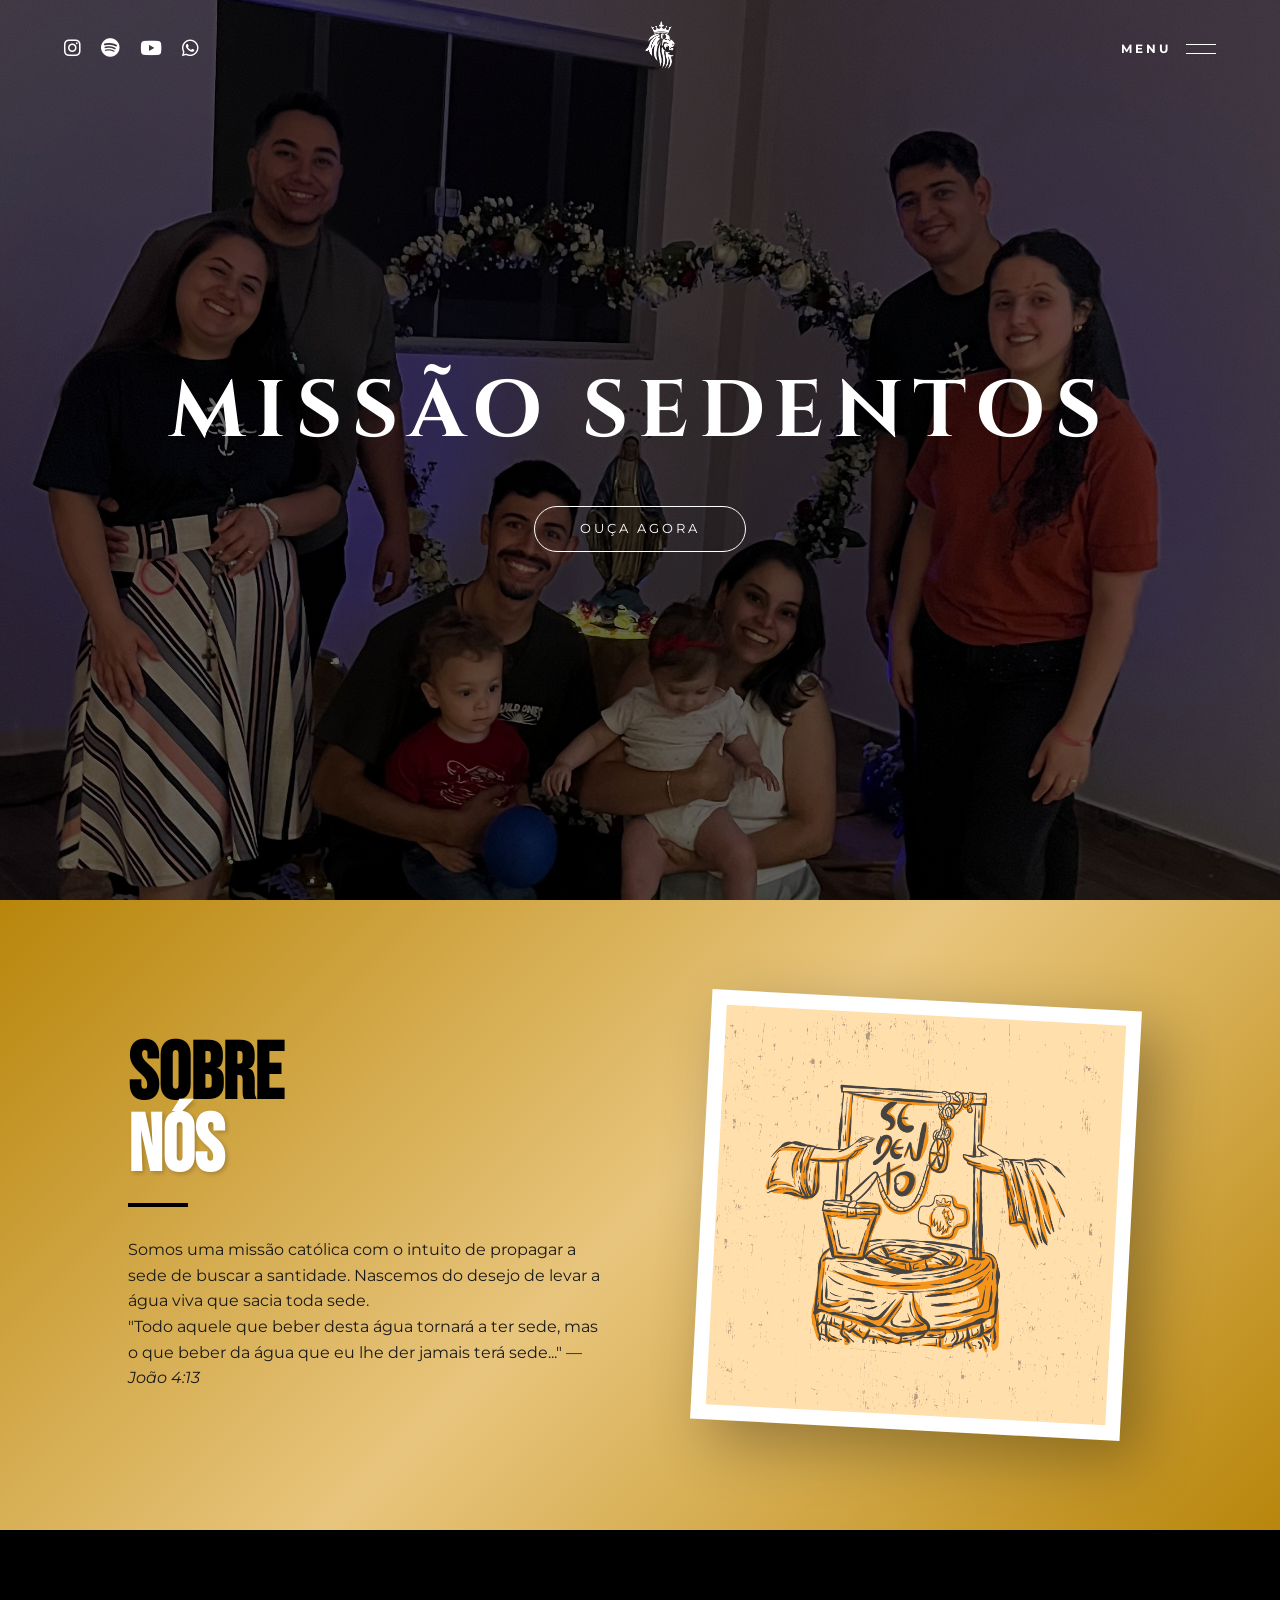
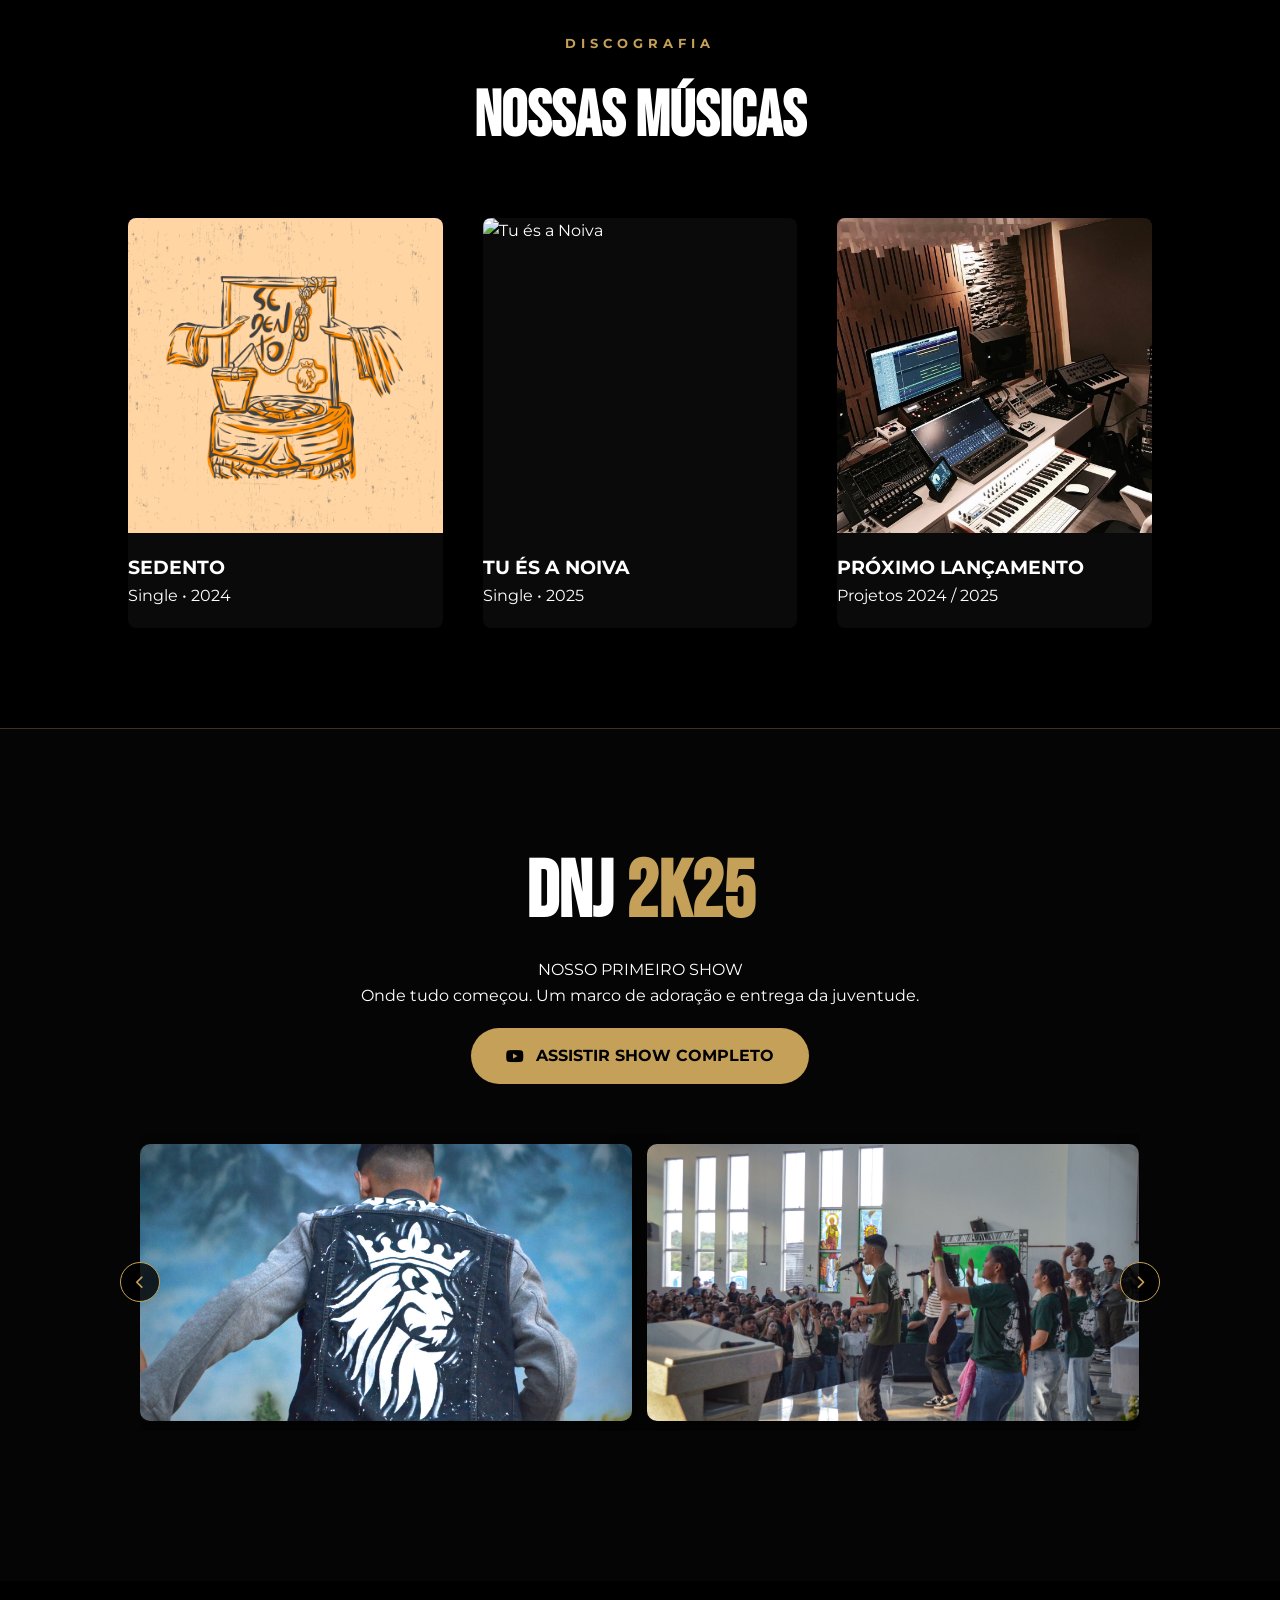
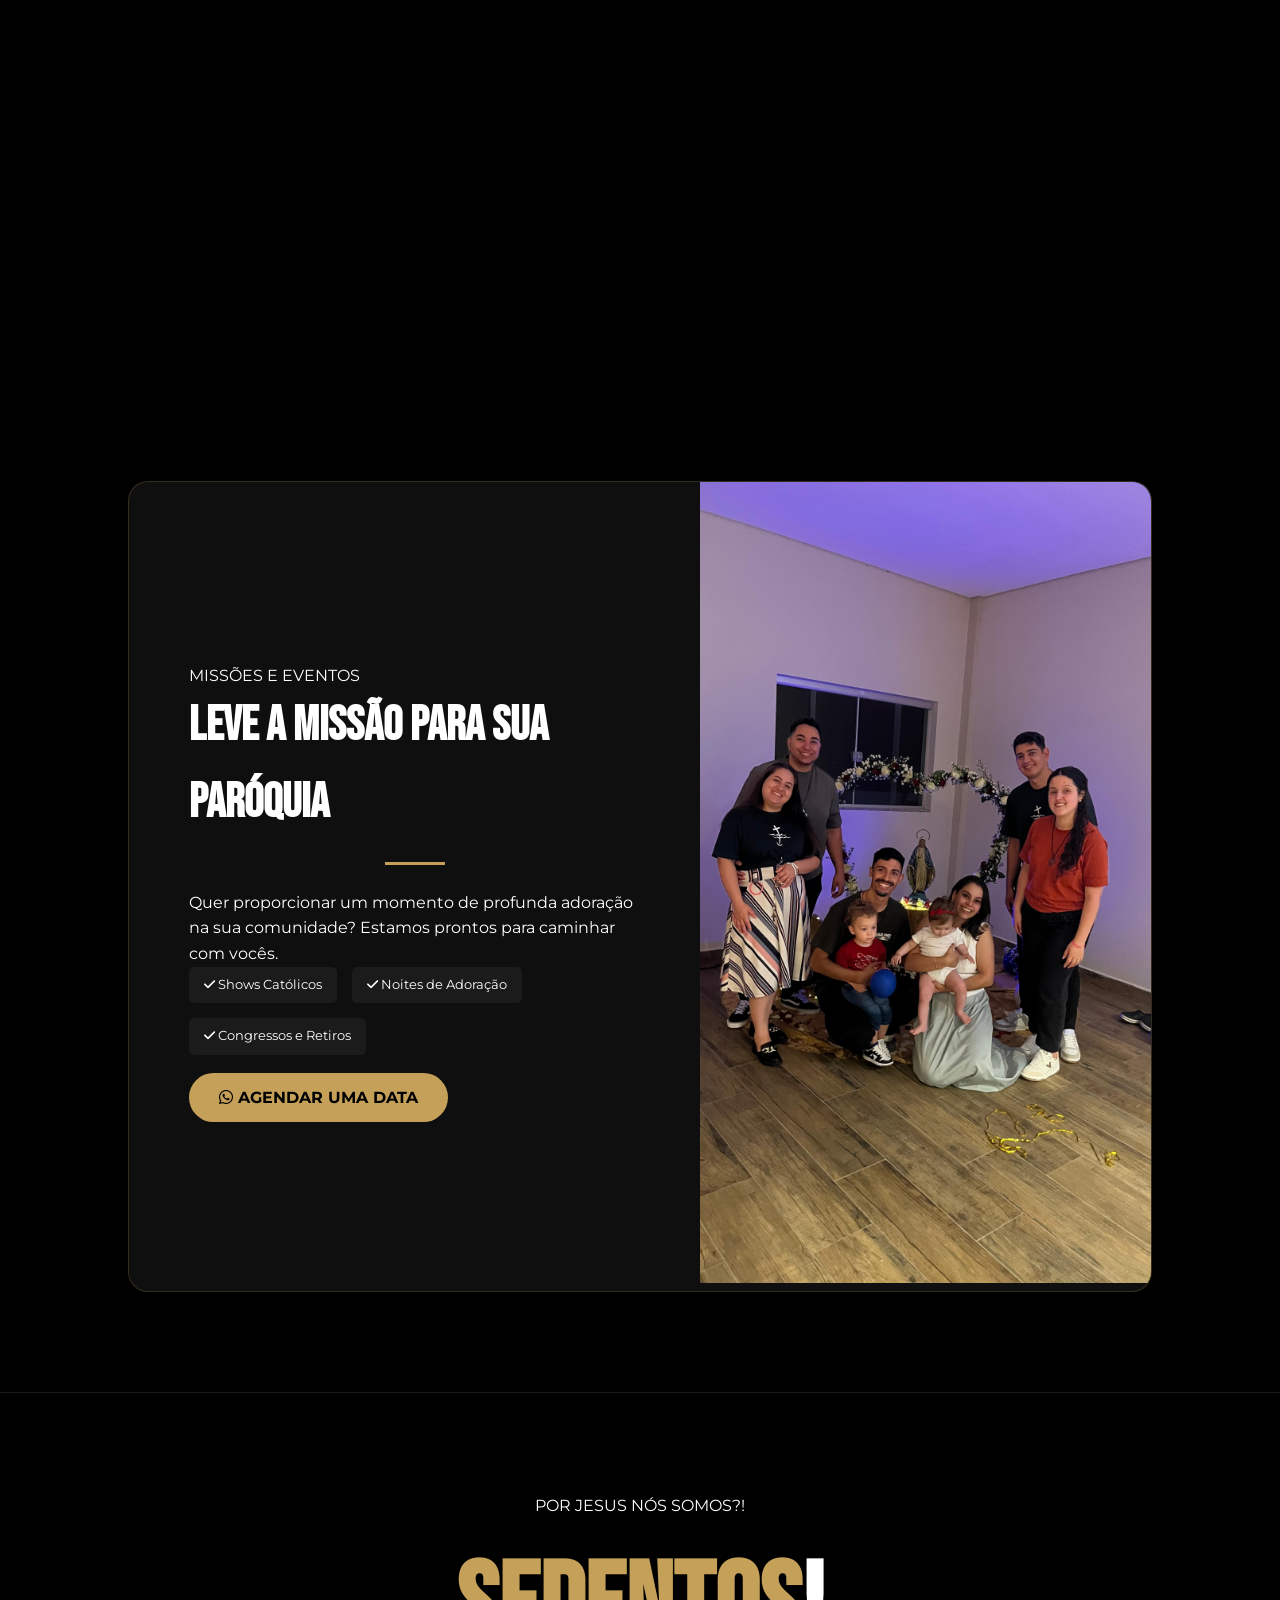
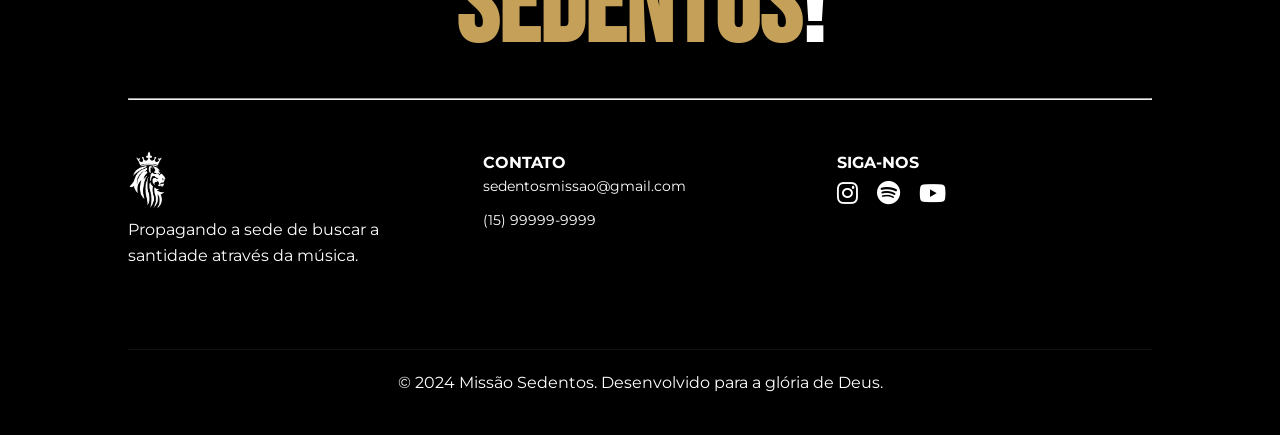
==== commit 6e9a932f: "Add files via upload" ====
--- a/index.html
+++ b/index.html
@@ -5,8 +5,8 @@
     <meta name="viewport" content="width=device-width, initial-scale=1.0">
     <title>Missão Sedentos | Propagando a sede de santidade</title>
     
-    <!-- SEO & Social Sharing -->
-    <meta name="description" content="Missão católica dedicada a propagar a sede de buscar a santidade através da música e adoração. Conheça nosso trabalho e missão.">
+    <!-- Metadados SEO & Social Sharing -->
+    <meta name="description" content="Missão católica dedicada a propagar a sede de buscar a santidade através da música e adoração.">
     <meta property="og:title" content="Missão Sedentos - Oficial">
     <meta property="og:description" content="Levar a água viva que sacia toda sede.">
     <meta property="og:image" content="img/logo-leao.png">
@@ -18,6 +18,7 @@
     <!-- Ícones -->
     <link rel="stylesheet" href="https://cdnjs.cloudflare.com/ajax/libs/font-awesome/6.0.0/css/all.min.css">
     
+    <!-- Estilos -->
     <link rel="stylesheet" href="style.css">
 </head>
 <body>
@@ -36,7 +37,7 @@
         </nav>
     </div>
 
-    <!-- CAPA (HERO) -->
+    <!-- HEADER / HERO -->
     <header class="hero" id="inicio">
         <nav class="top-bar">
             <div class="social-icons">
@@ -66,240 +67,201 @@
     </header>
 
     <main>
-        <!-- SOBRE NÓS -->
+        <!-- SEÇÃO: SOBRE NÓS -->
         <section id="sobre" class="sobre-premium">
-    <div class="container-sobre-novo">
-        
-        <!-- LADO ESQUERDO: TEXTO -->
-        <div class="sobre-texto-novo">
-            <h2 class="titulo-sobre">SOBRE <br> <span>NÓS</span></h2>
-            <div class="divisor-dourado"></div>
-            <p class="descricao-missao">
-                Somos uma missão católica com o intuito de propagar a sede de buscar a santidade. 
-                Nascemos do desejo de levar a água viva que sacia toda sede.
-            </p>
-            <blockquote class="citacao-biblica">
-                "Todo aquele que beber desta água tornará a ter sede, mas o que beber da
-               água que eu lhe der jamais terá sed.  Mas a água que eu lhe der virá a ser
-               nele fonte de água, que jorrará até a vida  eterna. 
-               A mulher suplicou: Senhor, dá-me desta água, para eu
-               já não ter sede nem vir aqui tirá-la!... A mulher deixou o 
-               seu cântaro, foi à cidade e disse àqueles homens: 
-               Vinde e vede um homem que me contou tudo o que
-               tenho feito. Não seria ele, porventura, o Cristo?"
-                <cite>— João 4:13</cite>
-            </blockquote>
-        </div>
-
-        <!-- LADO DIREITO: IMAGEM -->
-        <div class="sobre-imagem-box">
-            <div class="moldura-foto">
-                <img src="img/arte.png" alt="Missionários Sedentos">
-            </div>
-        </div>
-
-    </div>
-</section>
-
-        <!-- TRABALHOS -->
+            <div class="container-sobre-novo">
+                <div class="sobre-texto-novo">
+                    <h2 class="titulo-sobre">SOBRE <br> <span>NÓS</span></h2>
+                    <div class="divisor-dourado"></div>
+                    <p class="descricao-missao">
+                        Somos uma missão católica com o intuito de propagar a sede de buscar a santidade. 
+                        Nascemos do desejo de levar a água viva que sacia toda sede.
+                    </p>
+                    <blockquote class="citacao-biblica">
+                        "Todo aquele que beber desta água tornará a ter sede, mas o que beber da
+                        água que eu lhe der jamais terá sede..."
+                        <cite>— João 4:13</cite>
+                    </blockquote>
+                </div>
+                <div class="sobre-imagem-box">
+                    <div class="moldura-foto">
+                        <img src="img/arte.png" alt="Missionários Sedentos">
+                    </div>
+                </div>
+            </div>
+        </section>
+
+        <!-- SEÇÃO: TRABALHOS / DISCOGRAFIA -->
         <section id="trabalhos" class="sessao-musicas">
-    <div class="header-trabalhos">
-        <span class="subtitulo-dourado">DISCOGRAFIA</span>
-        <h2>NOSSAS <span>MÚSICAS</span></h2>
-    </div>
-
-    <div class="grid-musicas">
-        
-        <!-- CARD 1: SEDENTO -->
-        <div class="card-musica-pro">
-            <div class="capa-wrapper">
-                <img src="img/arte.png" alt="Single Sedento">
-                <div class="streaming-overlay">
-                    <div class="streaming-links">
-                        <a href="https://open.spotify.com/intl-pt/artist/7rFSEkoNPMpgkBk8CTjwFu?si=foBOen9bR2iPnGVcWKMiMw" target="_blank" title="Ouvir no Spotify"><i class="fab fa-spotify"></i></a>
-                        <a href="https://music.apple.com/br/song/sedento/1744020324" target="_blank" title="Ouvir no Apple Music"><i class="fab fa-apple"></i></a>
-                        <a href="https://www.youtube.com/@MissaoSedentos" target="_blank" title="Assistir no YouTube"><i class="fab fa-youtube"></i></a>
-                    </div>
-                </div>
-            </div>
-            <div class="info-musica">
-                <h3>SEDENTO</h3>
-                <p>Single • 2024</p>
-            </div>
-        </div>
-
-        <!-- CARD 2: TU ÉS A NOIVA -->
-        <div class="card-musica-pro">
-            <div class="capa-wrapper">
-                <img src="img/tu es a noiva.jpg" alt="Tu és a Noiva">
-                <div class="streaming-overlay">
-                    <div class="streaming-links">
-                        <a href="https://open.spotify.com/intl-pt/track/10igvkHl4OTUhQMFBgaJtb?si=2cdf4c1c7b1b4360" target="_blank"><i class="fab fa-spotify"></i></a>
-                        <a href="https://music.apple.com/br/album/tu-%C3%A9s-a-noiva-single/1819285134" target="_blank"><i class="fab fa-apple"></i></a>
-                        <a href="https://youtu.be/hVh0d63lmmY?si=zF3-kLFTKZOteSLV" target="_blank"><i class="fab fa-youtube"></i></a>
-                    </div>
-                </div>
-            </div>
-            <div class="info-musica">
-                <h3>TU ÉS A NOIVA</h3>
-                <p>Single • 2025</p>
-            </div>
-        </div>
-
-       <!-- CARD 3: NOVO PROJETO (CTA PATROCÍNIO) -->
-<div class="card-musica-pro cta-projeto-card">
-    <div class="capa-wrapper">
-        <!-- Imagem de estúdio -->
-        <img src="img/foto-estudio.jpg" alt="Novo Projeto Missão Sedentos em Estúdio">
-        
-        <div class="streaming-overlay cta-overlay">
-            <div class="cta-card-content">
-                <span class="status-projeto">EM PRODUÇÃO</span>
-                <a href="projeto-gravacao.html" class="btn-quero-fazer-parte">
-                    QUERO FAZER PARTE <br> DESSE PROJETO
-                </a>
-            </div>
-        </div>
-    </div>
-    <div class="info-musica">
-        <h3>PRÓXIMO LANÇAMENTO</h3>
-        <p>Projetos 2024 / 2025</p>
-    </div>
-</div>
-
-    </div>
-</section>
-<section id="dnj" class="sessao-eventos">
-    <div class="container-dnj">
-        <!-- CABEÇALHO DA SEÇÃO -->
-        <div class="dnj-header">
-            <h2 class="titulo-dnj">DNJ <span>2K25</span></h2>
-            <div class="badge-historico">NOSSO PRIMEIRO SHOW</div>
-            <p class="legenda-dnj">Onde tudo começou. Um marco de adoração e entrega da juventude de Itapetininga.</p>
-            
-            <!-- BOTÃO PARA A LIVE (Substituindo o vídeo embutido) -->
-            <div class="cta-live">
-                <a href="https://www.youtube.com/watch?v=TkPAxIazSSY" target="_blank" class="btn-live">
-                    <i class="fab fa-youtube"></i> ASSISTIR SHOW COMPLETO
-                </a>
-            </div>
-        </div>
-
-        <!-- CARROSSEL DE FOTOS -->
-        <div class="wrapper-carrossel">
-            <button class="seta-carrossel left" id="prevBtn"><i class="fas fa-chevron-left"></i></button>
-            
-            <div class="carrossel-fotos" id="carrossel">
-                <div class="foto-slide"><img src="img/dnj-1.jpg" alt="DNJ Foto 1"></div>
-                <div class="foto-slide"><img src="img/dnj-2.jpg" alt="DNJ Foto 2"></div>
-                <div class="foto-slide"><img src="img/dnj-3.jpg" alt="DNJ Foto 3"></div>
-                <div class="foto-slide"><img src="img/dnj-4.jpg" alt="DNJ Foto 4"></div>
-                <div class="foto-slide"><img src="img/dnj-5.jpg" alt="DNJ Foto 4"></div>
-                <div class="foto-slide"><img src="img/dnj-6.jpg" alt="DNJ Foto 4"></div>
-                <!-- Adicione quantas fotos quiser aqui -->
-            </div>
-
-            <button class="seta-carrossel right" id="nextBtn"><i class="fas fa-chevron-right"></i></button>
-        </div>
-    </div>
-</section>
-<!-- SEÇÃO DE CHAMADA PARA PATROCÍNIO -->
-<section id="bem-feitor" class="chamada-projeto">
-    <div class="filtro-escuro">
-        <span class="tag-projeto">PROJETO 2024/2025</span>
-        <h2>NOS AJUDE A LANÇAR <br> <span>NOVAS VOZES</span></h2>
-        <p>Temos duas novas composições prontas para serem gravadas em estúdio profissional. <br> 
-        Sua empresa ou sua família podem fazer parte desta evangelização.</p>
-        <a href="projeto-gravacao.html" class="btn-projeto">CONHECER O PROJETO</a>
-    </div>
-</section>
+            <div class="header-trabalhos">
+                <span class="subtitulo-dourado">DISCOGRAFIA</span>
+                <h2>NOSSAS <span>MÚSICAS</span></h2>
+            </div>
+
+            <div class="grid-musicas">
+                <!-- CARD: SEDENTO -->
+                <div class="card-musica-pro">
+                    <div class="capa-wrapper">
+                        <img src="img/arte.png" alt="Single Sedento">
+                        <div class="streaming-overlay">
+                            <div class="streaming-links">
+                                <a href="https://open.spotify.com/intl-pt/artist/7rFSEkoNPMpgkBk8CTjwFu" target="_blank"><i class="fab fa-spotify"></i></a>
+                                <a href="https://music.apple.com/br/song/sedento/1744020324" target="_blank"><i class="fab fa-apple"></i></a>
+                                <a href="https://www.youtube.com/@MissaoSedentos" target="_blank"><i class="fab fa-youtube"></i></a>
+                            </div>
+                        </div>
+                    </div>
+                    <div class="info-musica">
+                        <h3>SEDENTO</h3>
+                        <p>Single • 2024</p>
+                    </div>
+                </div>
+
+                <!-- CARD: TU ÉS A NOIVA -->
+                <div class="card-musica-pro">
+                    <div class="capa-wrapper">
+                        <img src="img/tu es a noiva.jpg" alt="Tu és a Noiva">
+                        <div class="streaming-overlay">
+                            <div class="streaming-links">
+                                <a href="https://open.spotify.com/intl-pt/track/10igvkHl4OTUhQMFBgaJtb" target="_blank"><i class="fab fa-spotify"></i></a>
+                                <a href="https://music.apple.com/br/album/tu-%C3%A9s-a-noiva-single/1819285134" target="_blank"><i class="fab fa-apple"></i></a>
+                                <a href="https://youtu.be/hVh0d63lmmY" target="_blank"><i class="fab fa-youtube"></i></a>
+                            </div>
+                        </div>
+                    </div>
+                    <div class="info-musica">
+                        <h3>TU ÉS A NOIVA</h3>
+                        <p>Single • 2025</p>
+                    </div>
+                </div>
+
+                <!-- CARD: NOVO PROJETO CTA -->
+                <div class="card-musica-pro cta-projeto-card">
+                    <div class="capa-wrapper">
+                        <img src="img/foto-estudio.jpg" alt="Novo Projeto Estúdio">
+                        <div class="streaming-overlay cta-overlay">
+                            <div class="cta-card-content">
+                                <span class="status-projeto">EM PRODUÇÃO</span>
+                                <a href="projeto-gravacao.html" class="btn-quero-fazer-parte">
+                                    QUERO FAZER PARTE <br> DESSE PROJETO
+                                </a>
+                            </div>
+                        </div>
+                    </div>
+                    <div class="info-musica">
+                        <h3>PRÓXIMO LANÇAMENTO</h3>
+                        <p>Projetos 2024 / 2025</p>
+                    </div>
+                </div>
+            </div>
+        </section>
+
+        <!-- SEÇÃO: EVENTOS (DNJ) -->
+        <section id="dnj" class="sessao-eventos">
+            <div class="container-dnj">
+                <div class="dnj-header">
+                    <h2 class="titulo-dnj">DNJ <span>2K25</span></h2>
+                    <div class="badge-historico">NOSSO PRIMEIRO SHOW</div>
+                    <p class="legenda-dnj">Onde tudo começou. Um marco de adoração e entrega da juventude.</p>
+                    <div class="cta-live">
+                        <a href="https://www.youtube.com/watch?v=TkPAxIazSSY" target="_blank" class="btn-live">
+                            <i class="fab fa-youtube"></i> ASSISTIR SHOW COMPLETO
+                        </a>
+                    </div>
+                </div>
+
+                <div class="wrapper-carrossel">
+                    <button class="seta-carrossel left" id="prevBtn"><i class="fas fa-chevron-left"></i></button>
+                    <div class="carrossel-fotos" id="carrossel">
+                        <div class="foto-slide"><img src="img/dnj-1.jpg" alt="DNJ 1"></div>
+                        <div class="foto-slide"><img src="img/dnj-2.jpg" alt="DNJ 2"></div>
+                        <div class="foto-slide"><img src="img/dnj-3.jpg" alt="DNJ 3"></div>
+                        <div class="foto-slide"><img src="img/dnj-4.jpg" alt="DNJ 4"></div>
+                        <div class="foto-slide"><img src="img/dnj-5.jpg" alt="DNJ 5"></div>
+                        <div class="foto-slide"><img src="img/dnj-6.jpg" alt="DNJ 6"></div>
+                    </div>
+                    <button class="seta-carrossel right" id="nextBtn"><i class="fas fa-chevron-right"></i></button>
+                </div>
+            </div>
+        </section>
+
+        <!-- SEÇÃO: CHAMADA PATROCÍNIO -->
+        <section id="bem-feitor" class="chamada-projeto">
+            <div class="filtro-escuro">
+                <span class="tag-projeto">PROJETO 2024/2025</span>
+                <h2>NOS AJUDE A LANÇAR <br> <span>NOVAS VOZES</span></h2>
+                <p>Temos novas composições prontas para serem gravadas. Faça parte desta evangelização.</p>
+                <a href="projeto-gravacao.html" class="btn-projeto">CONHECER O PROJETO</a>
+            </div>
+        </section>
+
+        <!-- SEÇÃO: AGENDAMENTO -->
+        <section id="agendamento" class="sessao-agenda">
+            <div class="container-agenda">
+                <div class="card-agenda">
+                    <div class="agenda-content">
+                        <span class="tag-missao">MISSÕES E EVENTOS</span>
+                        <h2>LEVE A MISSÃO PARA SUA <span>PARÓQUIA</span></h2>
+                        <div class="divisor-dourado-central"></div>
+                        <p>Quer proporcionar um momento de profunda adoração na sua comunidade? Estamos prontos para caminhar com vocês.</p>
+                        <div class="lista-servicos">
+                            <span><i class="fas fa-check"></i> Shows Católicos</span>
+                            <span><i class="fas fa-check"></i> Noites de Adoração</span>
+                            <span><i class="fas fa-check"></i> Congressos e Retiros</span>
+                        </div>
+                        <a href="https://wa.me/5515999999999?text=Oi%20tudo%20bem?%20quero%20trazer%20a%20miss%C3%A3o%20sedentos%20para%20minha%20par%C3%B3quia" target="_blank" class="btn-agendar">
+                            <i class="fab fa-whatsapp"></i> AGENDAR UMA DATA
+                        </a>
+                    </div>
+                    <div class="agenda-imagem">
+                        <img src="img/capa.jpeg" alt="Missão em Ação">
+                    </div>
+                </div>
+            </div>
+        </section>
     </main>
-    <!-- SEÇÃO DE AGENDAMENTO / CONVITE -->
-<section id="agendamento" class="sessao-agenda">
-    <div class="container-agenda">
-        <div class="card-agenda">
-            <div class="agenda-content">
-                <span class="tag-missao">MISSÕES E EVENTOS</span>
-                <h2>LEVE A MISSÃO PARA SUA <span>PARÓQUIA</span></h2>
-                <div class="divisor-dourado-central"></div>
-                <p>
-                    Quer proporcionar um momento de profunda adoração, música e evangelização na sua comunidade, grupo de jovens ou cidade? Estamos prontos para caminhar com vocês.
-                </p>
-                
-                <div class="lista-servicos">
-                    <span><i class="fas fa-check"></i> Shows Católicos</span>
-                    <span><i class="fas fa-check"></i> Noites de Adoração</span>
-                    <span><i class="fas fa-check"></i> Congressos e Retiros</span>
-                </div>
-
-                <a href="https://wa.me/5515999999999?text=Oi%20tudo%20bem?%20quero%20trazer%20a%20miss%C3%A3o%20sedentos%20para%20minha%20par%C3%B3quia" 
-                   target="_blank" 
-                   class="btn-agendar">
-                    <i class="fab fa-whatsapp"></i> AGENDAR UMA DATA
-                </a>
-            </div>
-            <div class="agenda-imagem">
-                <!-- Uma foto da missão em ação, de preferência com o público -->
-                <img src="img/capa.jpeg" alt="Missão Sedentos em Missão">
-            </div>
-        </div>
-    </div>
-</section>
 
     <!-- RODAPÉ -->
-   <footer id="contato" class="rodape-premium">
-    <div class="container-footer">
-        
-        <!-- O GRITO DE GUERRA (DESTAQUE) -->
-        <div class="motto-section">
-            <p class="pergunta-grito">POR JESUS NÓS SOMOS?!</p>
-            <h2 class="resposta-grito">SEDENTOS<span>!</span></h2>
-        </div>
-
-        <hr class="divisor-footer">
-
-        <!-- INFORMAÇÕES E REDES -->
-        <div class="footer-grid">
-            
-            <!-- Coluna 1: Logo e Missão -->
-            <div class="footer-col">
-                <img src="img/logo-leao.png" alt="Logo Missão Sedentos" class="logo-footer">
-                <p class="small-text">Propagando a sede de buscar a santidade através da música e da adoração.</p>
-            </div>
-
-            <!-- Coluna 2: Contato Rápido -->
-            <div class="footer-col">
-                <h4>CONTATO</h4>
-                <a href="mailto:sedentosmissao@gmail.com" class="footer-link">sedentosmissao@gmail.com</a>
-                <a href="https://wa.me/5515999999999" class="footer-link">(15) 99999-9999</a>
-            </div>
-
-            <!-- Coluna 3: Redes Sociais -->
-            <div class="footer-col">
-                <h4>SIGA-NOS</h4>
-                <div class="social-links-footer">
-                     <a href="https://instagram.com/missaosedentos_" target="_blank" aria-label="Instagram"><i class="fab fa-instagram"></i></a>
-                <a href="https://open.spotify.com/intl-pt/artist/7rFSEkoNPMpgkBk8CTjwFu" target="_blank" aria-label="Spotify"><i class="fab fa-spotify"></i></a>
-                <a href="https://www.youtube.com/@MissaoSedentos" target="_blank" aria-label="YouTube"><i class="fab fa-youtube"></i></a>
-                <a href="https://wa.me/5515999999999" target="_blank" aria-label="WhatsApp"><i class="fab fa-whatsapp"></i></a>
-                </div>
-            </div>
-
-        </div>
-
-        <!-- COPYRIGHT -->
-        <div class="copyright">
-            <p>&copy; 2024 Missão Sedentos. Desenvolvido para a glória de Deus.</p>
-        </div>
-    </div>
-</footer>
-<div id="modal-foto" class="modal-lightbox">
+    <footer id="contato" class="rodape-premium">
+        <div class="container-footer">
+            <div class="motto-section">
+                <p class="pergunta-grito">POR JESUS NÓS SOMOS?!</p>
+                <h2 class="resposta-grito">SEDENTOS<span>!</span></h2>
+            </div>
+            <hr class="divisor-footer">
+            <div class="footer-grid">
+                <div class="footer-col">
+                    <img src="img/logo-leao.png" alt="Logo" class="logo-footer">
+                    <p class="small-text">Propagando a sede de buscar a santidade através da música.</p>
+                </div>
+                <div class="footer-col">
+                    <h4>CONTATO</h4>
+                    <a href="mailto:sedentosmissao@gmail.com" class="footer-link">sedentosmissao@gmail.com</a>
+                    <a href="https://wa.me/5515999999999" class="footer-link">(15) 99999-9999</a>
+                </div>
+                <div class="footer-col">
+                    <h4>SIGA-NOS</h4>
+                    <div class="social-links-footer">
+                        <a href="https://instagram.com/missaosedentos_" target="_blank"><i class="fab fa-instagram"></i></a>
+                        <a href="https://open.spotify.com/intl-pt/artist/7rFSEkoNPMpgkBk8CTjwFu" target="_blank"><i class="fab fa-spotify"></i></a>
+                        <a href="https://www.youtube.com/@MissaoSedentos" target="_blank"><i class="fab fa-youtube"></i></a>
+                    </div>
+                </div>
+            </div>
+            <div class="copyright">
+                <p>&copy; 2024 Missão Sedentos. Desenvolvido para a glória de Deus.</p>
+            </div>
+        </div>
+    </footer>
+
+    <!-- MODAL LIGHTBOX -->
+    <div id="modal-foto" class="modal-lightbox">
         <span class="fechar-modal" id="fechar-lightbox">&times;</span>
         <div class="modal-wrapper">
             <img id="img-modal" src="" alt="Foto Expandida">
         </div>
     </div>
-<script src="script.js"></script>
-</div>
+
+    <script src="script.js"></script>
 </body>
 </html>
--- a/style.css
+++ b/style.css
@@ -1,15 +1,20 @@
-/* VARIÁVEIS */
+/* ==========================================================================
+   1. VARIÁVEIS E CONFIGURAÇÕES BASE
+   ========================================================================== */
 :root {
     --dourado: #C5A059;
+    --dourado-claro: #e8c57d;
+    --dourado-escuro: #b8860b;
     --preto: #000000;
-    --cinza-bg: #0a0a0a;
+    --preto-suave: #0a0a0a;
     --branco: #ffffff;
+    --cinza-texto: #cccccc;
     --fonte-titulo: 'Cinzel', serif;
     --fonte-impacto: 'Bebas Neue', cursive;
     --fonte-corpo: 'Montserrat', sans-serif;
-}
-
-/* RESET */
+    --transition: 0.4s cubic-bezier(0.4, 0, 0.2, 1);
+}
+
 * {
     margin: 0;
     padding: 0;
@@ -25,28 +30,48 @@
     color: var(--branco);
     font-family: var(--fonte-corpo);
     overflow-x: hidden;
-}
-
-/* CAPA / HERO */
+    line-height: 1.6;
+}
+
+a {
+    text-decoration: none;
+    color: inherit;
+}
+
+.divisor-dourado {
+    width: 60px;
+    height: 4px;
+    background: #000;
+    margin-bottom: 30px;
+}
+
+.divisor-dourado-central {
+    width: 60px;
+    height: 3px;
+    background: var(--dourado);
+    margin: 0 auto 25px;
+}
+
+/* ==========================================================================
+   2. HEADER & HERO (CAPA)
+   ========================================================================== */
 .hero {
     height: 100vh;
     width: 100%;
     background: linear-gradient(rgba(0,0,0,0.6), rgba(0,0,0,0.6)), url('img/capa.jpeg');
     background-size: cover;
-    background-position: 65%, 15%; /* Ajustado para não cortar cabeças */
+    background-position: 92% 42%;
     display: flex;
     align-items: center;
     justify-content: center;
     position: relative;
 }
 
-/* BARRA SUPERIOR */
 .top-bar {
     position: absolute;
     top: 0;
-    left: 0;
-    width: 100%;
-    padding: 0px 20px; /* Mais respiro lateral e superior */
+    width: 100%;
+    padding: 20px 5%;
     display: flex;
     justify-content: space-between;
     align-items: center;
@@ -59,13 +84,13 @@
 }
 
 .social-icons a {
-    color: var(--branco);
+    color: var(--branco) !important;
     font-size: 1.2rem;
     transition: 0.3s;
 }
 
 .social-icons a:hover {
-    color: var(--dourado);
+    color: var(--dourado) !important;
     transform: translateY(-3px);
 }
 
@@ -78,6 +103,7 @@
     display: flex;
     align-items: center;
     cursor: pointer;
+    color: var(--branco);
 }
 
 .menu-hamburguer span {
@@ -94,7 +120,6 @@
     margin: 8px 0;
 }
 
-/* HERO CONTENT */
 .hero-content h1 {
     font-family: var(--fonte-titulo);
     font-size: clamp(2.5rem, 8vw, 5rem);
@@ -109,7 +134,6 @@
     padding: 12px 45px;
     border: 1px solid var(--branco);
     color: var(--branco);
-    text-decoration: none;
     border-radius: 50px;
     text-transform: uppercase;
     font-size: 0.8rem;
@@ -122,11 +146,16 @@
     color: var(--preto);
 }
 
-/* MENU OVERLAY */
+/* ==========================================================================
+   3. MENU SIDEBAR (OVERLAY)
+   ========================================================================== */
 .menu-overlay {
     position: fixed;
-    top: 0; left: 0; width: 100%; height: 100%;
-    background-color: rgba(0, 0, 0, 0.95);
+    top: 0;
+    left: 0;
+    width: 100%;
+    height: 100%;
+    background: rgba(0,0,0,0.95);
     z-index: 2000;
     display: flex;
     justify-content: center;
@@ -156,83 +185,55 @@
     letter-spacing: 5px;
 }
 
-.menu-link:hover { color: var(--dourado); }
+.menu-link:hover {
+    color: var(--dourado);
+}
 
 .close-menu {
     position: absolute;
-    top: 40px; right: 40px;
-    font-size: 2rem;
+    top: 40px;
+    right: 40px;
+    font-size: 2.5rem;
     color: var(--dourado);
     cursor: pointer;
 }
 
-/* SEÇÕES SOBRE E TRABALHOS */
-/* SEÇÃO SOBRE PREMIUM */
+/* ==========================================================================
+   4. SEÇÕES DA HOME
+   ========================================================================== */
+
+/* --- SOBRE NÓS --- */
 .sobre-premium {
     padding: 100px 10%;
-    /* Degradê Dourado Metálico */
     background: linear-gradient(135deg, #b8860b 0%, #e8c57d 50%, #b8860b 100%);
-    color: #1a1a1a; /* Texto escuro para dar leitura sobre o dourado */
-    display: flex;
-    justify-content: center;
+    color: #1a1a1a;
 }
 
 .container-sobre-novo {
     max-width: 1200px;
-    display: flex;
-    align-items: center;
-    gap: 80px; /* Espaço entre texto e imagem */
-}
-
-/* Texto */
+    margin: 0 auto;
+    display: flex;
+    align-items: center;
+    gap: 80px;
+}
+
 .sobre-texto-novo {
     flex: 1;
 }
 
 .titulo-sobre {
     font-family: var(--fonte-impacto);
-    font-size: 5rem;
+    font-size: clamp(3rem, 7vw, 5rem);
     line-height: 0.9;
     color: #000;
     margin-bottom: 20px;
 }
 
 .titulo-sobre span {
-    color: #fff; /* "NÓS" em branco para destacar no dourado */
+    color: #fff;
     text-shadow: 2px 2px 4px rgba(0,0,0,0.2);
 }
 
-.divisor-dourado {
-    width: 60px;
-    height: 4px;
-    background-color: #000;
-    margin-bottom: 30px;
-}
-
-.descricao-missao {
-    font-size: 1.1rem;
-    font-weight: 500;
-    margin-bottom: 25px;
-}
-
-.citacao-biblica {
-    font-style: italic;
-    border-left: 3px solid #000;
-    padding-left: 20px;
-    font-size: 1rem;
-    color: #333;
-}
-
-.citacao-biblica cite {
-    display: block;
-    margin-top: 10px;
-    font-weight: 700;
-    font-style: normal;
-    text-transform: uppercase;
-    font-size: 0.8rem;
-}
-
-/* Imagem e Moldura */
 .sobre-imagem-box {
     flex: 1;
     display: flex;
@@ -242,53 +243,34 @@
 .moldura-foto {
     position: relative;
     padding: 15px;
-    background: #fff; /* Moldura estilo fotografia */
+    background: #fff;
     box-shadow: 20px 20px 60px rgba(0,0,0,0.3);
-    transform: rotate(3deg); /* Leve inclinação para parecer uma foto real */
-    transition: 0.5s;
+    transform: rotate(3deg);
+    transition: transform 0.7s cubic-bezier(0.34, 1.56, 0.64, 1);
+    cursor: pointer;
 }
 
 .moldura-foto:hover {
-    transform: rotate(0deg) scale(1.05); /* Endireita e cresce ao passar o mouse */
+    transform: rotate(-1deg) scale(1.02) translateY(-8px) !important;
 }
 
 .moldura-foto img {
     width: 100%;
     max-width: 400px;
-    height: auto;
     display: block;
-    filter: sepia(20%); /* Tom levemente envelhecido profissional */
-}
-
-/* RESPONSIVIDADE */
-@media (max-width: 992px) {
-    .container-sobre-novo {
-        flex-direction: column;
-        text-align: center;
-    }
-    
-    .divisor-dourado {
-        margin: 0 auto 30px;
-    }
-    
-    .citacao-biblica {
-        border-left: none;
-        border-top: 2px solid #000;
-        padding: 20px 0 0;
-    }
-}
-
-
-/* TRABALHOS CARDS */
-/* SEÇÃO TRABALHOS - ESTILO COLO DE DEUS */
+    filter: sepia(20%);
+    transition: filter 0.5s;
+}
+
+.moldura-foto:hover img {
+    filter: sepia(0%);
+}
+
+/* --- DISCOGRAFIA (MÚSICAS) --- */
 .sessao-musicas {
     padding: 100px 10%;
     background-color: #000;
     text-align: center;
-}
-
-.header-trabalhos {
-    margin-bottom: 60px;
 }
 
 .subtitulo-dourado {
@@ -301,32 +283,27 @@
 .header-trabalhos h2 {
     font-family: var(--fonte-impacto);
     font-size: 4rem;
-    margin-top: 10px;
-}
-
-.header-trabalhos h2 span {
-    color: var(--dourado);
-}
-
-/* Grid das capas */
+    margin: 10px 0;
+}
+
 .grid-musicas {
     display: grid;
-    grid-template-columns: repeat(auto-fit, minmax(280px, 1fr)); /* Cria colunas automáticas */
+    grid-template-columns: repeat(auto-fit, minmax(280px, 1fr));
     gap: 40px;
     max-width: 1200px;
-    margin: 0 auto;
-}
-
-/* Card Individual */
+    margin: 50px auto 0;
+}
+
 .card-musica-pro {
     background: #0a0a0a;
-    transition: 0.4s;
     text-align: left;
+    border-radius: 8px;
+    overflow: hidden;
 }
 
 .capa-wrapper {
     position: relative;
-    aspect-ratio: 1 / 1; /* Garante que a capa seja sempre quadrada */
+    aspect-ratio: 1 / 1;
     overflow: hidden;
     cursor: pointer;
 }
@@ -335,105 +312,56 @@
     width: 100%;
     height: 100%;
     object-fit: cover;
-    transition: 0.6s ease;
-}
-
-/* Overlay de Streaming */
+    transition: 0.6s;
+}
+
 .streaming-overlay {
     position: absolute;
     top: 0;
-    left: 0;
-    width: 100%;
-    height: 100%;
-    background: rgba(0, 0, 0, 0.8); /* Fundo escuro ao passar o mouse */
+    width: 100%;
+    height: 100%;
+    background: rgba(0,0,0,0.8);
     display: flex;
     justify-content: center;
     align-items: center;
-    opacity: 0; /* Invisível por padrão */
+    opacity: 0;
     transition: 0.4s;
-}
-
-.streaming-links {
-    display: flex;
-    gap: 25px;
-    transform: translateY(20px); /* Começa um pouco abaixo para o efeito de subida */
-    transition: 0.4s;
-}
-
-.streaming-links a {
-    color: var(--branco);
-    font-size: 1.8rem;
-    transition: 0.3s;
-}
-
-.streaming-links a:hover {
-    color: var(--dourado);
-    transform: scale(1.2);
-}
-
-/* Efeito Hover no Card */
-.card-musica-pro:hover .capa-wrapper img {
-    transform: scale(1.1);
+    padding: 20px;
 }
 
 .card-musica-pro:hover .streaming-overlay {
     opacity: 1;
 }
 
-.card-musica-pro:hover .streaming-links {
-    transform: translateY(0); /* Sobe os ícones */
-}
-
-/* Informações abaixo da capa */
+.streaming-links {
+    display: flex;
+    gap: 20px;
+}
+
+.streaming-links a {
+    color: #fff;
+    font-size: 1.8rem;
+    transition: var(--transition);
+}
+
+.streaming-links a:hover {
+    transform: scale(1.3);
+    color: var(--dourado) !important;
+    filter: drop-shadow(0 0 8px var(--dourado));
+}
+
 .info-musica {
     padding: 20px 0;
 }
 
-.info-musica h3 {
-    font-family: var(--fonte-corpo);
-    font-weight: 700;
-    font-size: 1.1rem;
-    letter-spacing: 1px;
-    margin-bottom: 5px;
-}
-
-.info-musica p {
-    color: #666;
-    font-size: 0.85rem;
-    text-transform: uppercase;
-    letter-spacing: 1px;
-}
-
-.breve {
-    color: var(--dourado);
-    font-weight: 700;
-    letter-spacing: 2px;
-}
-
-/* Ajuste para Celular */
-@media (max-width: 600px) {
-    .grid-musicas {
-        grid-template-columns: 1fr; /* Uma coluna no celular */
-        padding: 0 20px;
-    }
-}
-/* --- CARD ESPECIAL DE PROJETO (HOME) --- */
-
-.cta-projeto-card .capa-wrapper img {
-    filter: brightness(0.5) sepia(30%); /* Deixa a foto do estúdio no clima do site */
-}
-
+/* --- CARD CTA PROJETO (HOME) --- */
 .cta-overlay {
-    background: rgba(0, 0, 0, 0.85) !important; /* Fundo mais escuro para o botão destacar */
-    backdrop-filter: blur(5px);
-    display: flex;
     flex-direction: column;
     text-align: center;
-    padding: 20px;
+    background: rgba(0, 0, 0, 0.85) !important;
 }
 
 .status-projeto {
-    display: block;
     color: var(--dourado);
     font-size: 0.7rem;
     font-weight: bold;
@@ -442,18 +370,17 @@
 }
 
 .btn-quero-fazer-parte {
+    background: var(--dourado);
+    color: #000 !important;
+    padding: 12px 20px;
+    border-radius: 8px;
+    font-family: var(--fonte-impacto);
+    font-size: 1.2rem;
+    line-height: 1.1;
+    text-align: center;
     display: inline-block;
-    background: var(--dourado);
-    color: #000;
-    padding: 15px 20px;
-    border-radius: 8px;
-    text-decoration: none;
-    font-family: var(--fonte-impacto);
-    font-size: 1.1rem;
-    line-height: 1.2;
-    letter-spacing: 1px;
-    transition: var(--transition);
-    box-shadow: 0 10px 20px rgba(0,0,0,0.3);
+    width: 90%;
+    transition: 0.3s;
 }
 
 .btn-quero-fazer-parte:hover {
@@ -461,207 +388,98 @@
     transform: scale(1.05);
 }
 
-/* Garante que no mobile o botão esteja visível ou fácil de clicar */
-@media (max-width: 768px) {
-    .cta-overlay {
-        opacity: 1 !important; /* Sempre visível no mobile */
-        background: rgba(0, 0, 0, 0.6) !important;
-    }
-    .btn-quero-fazer-parte {
-        font-size: 0.9rem;
-        padding: 12px 15px;
-    }
-}
-/* SEÇÃO DNJ 2025 */
-/* --- SEÇÃO DNJ COM CARROSSEL --- */
+/* --- EVENTOS (DNJ) --- */
 .sessao-eventos {
     padding: 100px 10%;
     background-color: #050505;
     text-align: center;
-}
-
-/* Botão da Live */
-.cta-live {
-    margin-top: 30px;
-    margin-bottom: 50px;
+    border-top: 1px solid rgba(197, 160, 89, 0.3);
+}
+
+.titulo-dnj {
+    font-family: var(--fonte-impacto);
+    font-size: clamp(3rem, 7vw, 5rem);
+}
+
+.titulo-dnj span {
+    color: var(--dourado);
 }
 
 .btn-live {
     display: inline-flex;
     align-items: center;
     gap: 12px;
-    padding: 18px 40px;
+    padding: 15px 35px;
     background: var(--dourado);
     color: #000;
     text-decoration: none;
     font-weight: bold;
     border-radius: 50px;
-    transition: 0.4s cubic-bezier(0.4, 0, 0.2, 1);
-    font-size: 0.9rem;
-    letter-spacing: 1px;
-}
-
-.btn-live:hover {
-    background: #fff;
-    transform: scale(1.05);
-    box-shadow: 0 10px 30px rgba(197, 160, 89, 0.3);
-}
-
-.btn-live i {
-    font-size: 1.4rem;
-    color: #ff0000; /* Ícone do YouTube em vermelho */
-}
-
-/* Estrutura do Carrossel */
+    margin-top: 20px;
+}
+
 .wrapper-carrossel {
     position: relative;
     max-width: 1000px;
-    margin: 0 auto;
+    margin: 50px auto;
     display: flex;
     align-items: center;
 }
 
 .carrossel-fotos {
     display: flex;
-    gap: 20px;
+    gap: 15px;
     overflow-x: auto;
     scroll-behavior: smooth;
     scroll-snap-type: x mandatory;
-    scrollbar-width: none; /* Esconde scroll no Firefox */
-    padding: 20px 0;
+    padding: 10px 0;
+    scrollbar-width: none;
 }
 
 .carrossel-fotos::-webkit-scrollbar {
-    display: none; /* Esconde scroll no Chrome/Safari */
+    display: none;
 }
 
 .foto-slide {
-    min-width: 100%; /* No mobile mostra 1, no desktop podemos ajustar */
-    scroll-snap-align: center;
+    min-width: calc(50% - 8px);
+    scroll-snap-align: start;
     aspect-ratio: 16 / 9;
-    border-radius: 15px;
+    border-radius: 10px;
     overflow: hidden;
     box-shadow: 0 20px 40px rgba(0,0,0,0.5);
+    cursor: zoom-in;
 }
 
 .foto-slide img {
     width: 100%;
     height: 100%;
     object-fit: cover;
-    transition: 0.5s;
-}
-
-/* Setas de Navegação */
+}
+
 .seta-carrossel {
     position: absolute;
     top: 50%;
     transform: translateY(-50%);
-    background: rgba(0,0,0,0.7);
+    background: rgba(0,0,0,0.8);
+    color: var(--dourado);
     border: 1px solid var(--dourado);
-    color: var(--dourado);
-    width: 50px;
-    height: 50px;
+    width: 40px;
+    height: 40px;
     border-radius: 50%;
     cursor: pointer;
     z-index: 10;
-    transition: 0.3s;
     display: flex;
     justify-content: center;
     align-items: center;
 }
 
-.seta-carrossel:hover {
-    background: var(--dourado);
-    color: #000;
-}
-
-.seta-carrossel.left { left: -25px; }
-.seta-carrossel.right { right: -25px; }
-
-/* Desktop: Mostrar mais de uma foto por vez */
-@media (min-width: 768px) {
-    .foto-slide {
-        min-width: calc(50% - 10px); /* Mostra 2 fotos */
-    }
-}
-
-@media (max-width: 768px) {
-    .seta-carrossel { display: none; } /* No mobile usa o dedo para arrastar */
-}
-/* --- MODAL LIGHTBOX --- */
-.modal-lightbox {
-    display: none; /* Escondido por padrão */
-    position: fixed;
-    z-index: 3000; /* Acima do menu e de tudo */
-    top: 0;
-    left: 0;
-    width: 100%;
-    height: 100%;
-    background-color: rgba(0, 0, 0, 0.9); /* Fundo escuro semi-transparente */
-    backdrop-filter: blur(10px);
-    justify-content: center;
-    align-items: center;
-    padding: 20px;
-}
-
-.modal-wrapper {
-    position: relative;
-    max-width: 90%;
-    max-height: 85%;
-    display: flex;
-    justify-content: center;
-}
-
-#img-modal {
-    width: auto;
-    height: auto;
-    max-width: 100%;
-    max-height: 85vh; /* Não deixa a foto ser maior que a altura da tela */
-    border: 2px solid var(--dourado);
-    border-radius: 8px;
-    box-shadow: 0 0 50px rgba(0,0,0,0.8);
-    animation: zoomIn 0.3s ease-out;
-}
-
-/* Animação de entrada */
-@keyframes zoomIn {
-    from { transform: scale(0.7); opacity: 0; }
-    to { transform: scale(1); opacity: 1; }
-}
-
-.fechar-modal {
-    position: absolute;
-    top: 30px;
-    right: 40px;
-    color: var(--dourado);
-    font-size: 50px;
-    font-weight: bold;
-    cursor: pointer;
-    transition: 0.3s;
-}
-
-.fechar-modal:hover {
-    color: #fff;
-    transform: scale(1.2);
-}
-
-/* Ajuste no Carrossel para indicar que é clicável */
-.foto-slide img {
-    cursor: zoom-in;
-}
-
-/* Ajuste para Celular */
-@media (max-width: 768px) {
-    .galeria-mosaico {
-        grid-template-columns: repeat(2, 1fr);
-    }
-    .titulo-dnj { font-size: 3rem; }
-}
-
-/* BANNER DE CHAMADA NA HOME */
+.seta-carrossel.left { left: -20px; }
+.seta-carrossel.right { right: -20px; }
+
+/* --- BANNER CTA ESTÚDIO --- */
 .chamada-projeto {
     height: 400px;
-    background: url('img/foto-estudio.jpg') center/cover no-repeat fixed; /* Use uma foto de microfone ou estúdio */
+    background: url('img/foto-estudio.jpg') center/cover no-repeat fixed;
     position: relative;
     display: flex;
     align-items: center;
@@ -677,14 +495,6 @@
     flex-direction: column;
     justify-content: center;
     padding: 0 10%;
-}
-
-.tag-projeto {
-    color: var(--dourado);
-    font-weight: bold;
-    letter-spacing: 3px;
-    font-size: 0.8rem;
-    margin-bottom: 15px;
 }
 
 .btn-projeto {
@@ -695,28 +505,92 @@
     text-decoration: none;
     font-weight: bold;
     border-radius: 5px;
-    transition: 0.3s;
-}
-
-.btn-projeto:hover {
-    background: #fff;
-    transform: scale(1.05);
-}
-
-/* PÁGINA INTERNA DE PATROCÍNIO */
+    width: fit-content;
+}
+
+/* --- AGENDAMENTO PARÓQUIA --- */
+.sessao-agenda {
+    padding: 100px 10%;
+    background-color: var(--preto);
+}
+
+.card-agenda {
+    background: #0f0f0f;
+    display: flex;
+    align-items: center;
+    border-radius: 20px;
+    overflow: hidden;
+    border: 1px solid rgba(197, 160, 89, 0.2);
+}
+
+.agenda-content {
+    flex: 1;
+    padding: 60px;
+    text-align: left;
+}
+
+.agenda-content h2 {
+    font-family: var(--fonte-impacto);
+    font-size: 3rem;
+    margin-bottom: 20px;
+}
+
+.lista-servicos {
+    display: flex;
+    flex-wrap: wrap;
+    gap: 15px;
+    margin-bottom: 30px;
+}
+
+.lista-servicos span {
+    background: rgba(255,255,255,0.05);
+    padding: 8px 15px;
+    border-radius: 5px;
+    font-size: 0.8rem;
+}
+
+.btn-agendar {
+    background: var(--dourado);
+    color: #000;
+    padding: 15px 30px;
+    border-radius: 50px;
+    text-decoration: none;
+    font-weight: bold;
+}
+
+.agenda-imagem {
+    flex: 1;
+    height: 100%;
+    min-height: 400px;
+}
+
+.agenda-imagem img {
+    width: 100%;
+    height: 100%;
+    object-fit: cover;
+}
+
 /* ==========================================================================
-   PÁGINA DE PATROCÍNIO (PROJETO-GRAVACAO.HTML)
+   5. PÁGINA INTERNA (PATROCÍNIO)
    ========================================================================== */
-
-/* Ajuste de Fundo e Layout Base */
 .pagina-interna {
-    background: transparent; /* Permite ver o vídeo */
+    background: transparent;
+}
+
+.pagina-interna .meta-section {
+    display: flex;
+    flex-direction: column;
+    align-items: center;
+    text-align: center;
+    padding: 80px 10% 40px;
 }
 
 .video-background {
     position: fixed;
-    top: 0; left: 0;
-    width: 100%; height: 100%;
+    top: 0;
+    left: 0;
+    width: 100%;
+    height: 100%;
     z-index: -2;
     overflow: hidden;
 }
@@ -725,255 +599,104 @@
     width: 100%;
     height: 100%;
     object-fit: cover;
-    filter: grayscale(30%) brightness(0.4);
+    filter: brightness(0.4);
 }
 
 .video-overlay-dark {
     position: absolute;
-    top: 0; left: 0;
-    width: 100%; height: 100%;
+    top: 0;
+    left: 0;
+    width: 100%;
+    height: 100%;
     background: rgba(0, 0, 0, 0.6);
     z-index: -1;
 }
 
-/* Topo / Navegação Interna */
 .topo-interno {
     width: 100%;
     padding: 15px 5%;
     display: flex;
     justify-content: space-between;
     align-items: center;
-    background-color: rgba(0, 0, 0, 0.9);
-    border-bottom: 1px solid rgba(255, 255, 255, 0.1);
+    background-color: rgba(0,0,0,0.9);
+    border-bottom: 1px solid #222;
     position: sticky;
     top: 0;
     z-index: 1000;
 }
 
 .voltar {
-    color: var(--branco);
+    color: #fff;
     text-decoration: none;
-    font-size: 0.75rem;
-    font-weight: 700;
-    letter-spacing: 2px;
-    display: flex;
-    align-items: center;
-    gap: 10px;
-    transition: 0.3s;
-}
-
-.voltar:hover { color: var(--dourado); }
+    font-size: 0.8rem;
+    font-weight: bold;
+}
 
 .logo-pequena {
-    height: 45px;
+    height: 50px;
     filter: brightness(0) invert(1);
-}
-
-/* Seção de Texto e Meta */
-.meta-section {
-    padding: 80px 10% 40px;
-    text-align: center;
-}
-
-.tag-missao {
-    color: var(--dourado);
-    font-weight: bold;
-    letter-spacing: 3px;
-    font-size: 0.8rem;
-    display: block;
-    margin-bottom: 15px;
 }
 
 .texto-profissional-projeto {
     max-width: 800px;
-    margin: 30px auto 50px;
-}
-
-.texto-profissional-projeto p {
-    font-size: 1.1rem;
-    line-height: 1.8;
-    color: #ccc;
-    margin-bottom: 20px;
-}
-
-.texto-profissional-projeto strong { color: var(--dourado); }
-
-/* Box da Meta Financeira */
+    margin: 30px auto;
+    text-align: center;
+}
+
+/* --- BOX META E BARRA DE PROGRESSO --- */
 .box-meta {
     background: rgba(17, 17, 17, 0.8);
     backdrop-filter: blur(10px);
-    padding: 40px;
+    padding: 50px;
     border-radius: 20px;
     border: 1px solid var(--dourado);
-    max-width: 750px;
+    max-width: 1000px;
+    width: 90%;
     margin: 40px auto;
-    box-shadow: 0 20px 50px rgba(0,0,0,0.5);
+    text-align: center;
 }
 
 .valor-meta {
-    font-size: clamp(2.5rem, 5vw, 4rem);
+    font-size: 4rem;
     color: var(--dourado);
     font-family: var(--fonte-impacto);
-    margin: 10px 0;
-}
-
-/* Barra de Progresso Melhorada */
-/* BARRA DE PROGRESSO ÚNICA E PROFISSIONAL */
-/* BARRA DE PROGRESSO ÚNICA */
+}
+
 .barra-progresso {
     width: 100%;
-    height: 30px;
-    background: rgba(255,255,255,0.1);
+    height: 40px;
+    background: rgba(255,255,255,0.05);
     border-radius: 50px;
-    margin: 25px 0;
+    margin: 30px 0;
     overflow: hidden;
-    border: 1px solid rgba(255,255,255,0.05);
+    border: 1px solid rgba(197, 160, 89, 0.3);
     position: relative;
+    box-shadow: inset 0 0 10px rgba(0,0,0,0.5);
 }
 
 .progresso-atual {
-    width: 0; /* Começa em 0 para o JS fazer crescer */
-    height: 100%;
-    background: linear-gradient(90deg, #C5A059, #e8c57d);
+    width: 0%;
+    height: 100%;
+    background: linear-gradient(90deg, var(--dourado-escuro), var(--dourado-claro), var(--dourado-escuro));
     display: flex;
     align-items: center;
     justify-content: flex-end;
-    padding-right: 15px;
+    padding-right: 20px;
     box-shadow: 0 0 20px rgba(197, 160, 89, 0.4);
     transition: width 2s cubic-bezier(0.1, 0, 0.2, 1);
 }
 
 .porcentagem {
-    font-size: 0.8rem;
-    font-weight: bold;
+    font-size: 1.1rem;
+    font-weight: 900;
     color: #000;
-    z-index: 10;
-}
-
-
-/* Cards de Modalidades (Cotas) */
-.cotas-patrocinio {
-    padding: 60px 10% 100px;
-    text-align: center;
-}
-
-.grid-cotas {
-    display: grid;
-    grid-template-columns: repeat(auto-fit, minmax(280px, 1fr));
-    gap: 30px;
-    max-width: 1200px;
-    margin: 50px auto 0;
-}
-
-.card-cota-pro {
-    background: rgba(255, 255, 255, 0.03);
-    border: 1px solid rgba(255, 255, 255, 0.1);
-    border-radius: 20px;
-    padding: 40px 30px;
-    display: flex;
-    flex-direction: column;
-    justify-content: space-between;
-    transition: all 0.5s cubic-bezier(0.4, 0, 0.2, 1);
-    position: relative;
-    overflow: hidden;
-    min-height: 450px;
-}
-
-/* Efeito de destaque no Hover do Card */
-.card-cota-pro:hover {
-    transform: translateY(-15px);
-    background: rgba(197, 160, 89, 0.08);
-    border-color: var(--dourado);
-    box-shadow: 0 20px 40px rgba(0,0,0,0.6);
-}
-
-.card-cota-pro.destaque {
-    border: 1px solid rgba(197, 160, 89, 0.5);
-    background: rgba(197, 160, 89, 0.05);
-}
-
-.cota-icon {
-    font-size: 2.5rem;
-    color: var(--dourado);
-    margin-bottom: 20px;
-}
-
-/* Botão WhatsApp que aparece no Hover */
-.btn-cota-whats {
-    display: flex;
-    align-items: center;
-    justify-content: center;
-    gap: 10px;
-    background: #25d366;
-    color: #fff;
-    padding: 15px;
-    border-radius: 12px;
-    text-decoration: none;
-    font-weight: bold;
-    font-size: 0.85rem;
-    margin-top: 20px;
-    transition: all 0.4s ease;
-    
-    /* Estado Inicial (Escondido) */
-    opacity: 0;
-    transform: translateY(20px);
-}
-
-.card-cota-pro:hover .btn-cota-whats {
-    opacity: 1;
-    transform: translateY(0);
-}
-
-.btn-cota-whats:hover {
-    background: #128c7e;
-    transform: scale(1.02);
-}
-
-/* Selo de "Mais Escolhido" */
-.badge-destaque {
-    position: absolute;
-    top: 20px;
-    right: -35px;
-    background: var(--dourado);
-    color: #000;
-    padding: 5px 40px;
-    font-size: 0.7rem;
-    font-weight: bold;
-    transform: rotate(45deg);
-}
-
-/* Responsividade */
-@media (max-width: 768px) {
-    .btn-cota-whats {
-        opacity: 1;
-        transform: translateY(0);
-    }
-    .card-cota-pro { min-height: auto; }
-    .meta-section { padding: 40px 5%; }
-}
-/* --- SEÇÃO FRUTOS DA MISSÃO --- */
+    font-family: var(--fonte-impacto);
+}
+
+/* --- FRUTOS DA MISSÃO (STATS) --- */
 .frutos-missao {
     padding: 60px 10%;
     background: rgba(255, 255, 255, 0.02);
-    border-top: 1px solid rgba(197, 160, 89, 0.2);
-    border-bottom: 1px solid rgba(197, 160, 89, 0.2);
-}
-
-.header-frutos {
-    text-align: center;
-    margin-bottom: 50px;
-}
-
-.header-frutos h2 {
-    font-family: var(--fonte-impacto);
-    font-size: 3rem;
-    margin: 10px 0;
-}
-
-.header-frutos p {
-    max-width: 700px;
-    margin: 0 auto;
-    color: #888;
 }
 
 .grid-frutos {
@@ -989,23 +712,32 @@
     overflow: hidden;
     width: 350px;
     border: 1px solid rgba(255, 255, 255, 0.05);
-    transition: 0.4s;
-}
-
-.card-fruto:hover {
-    transform: translateY(-5px);
-    border-color: var(--dourado);
+    text-align: center;
 }
 
 .fruto-capa {
+    height: 250px;
     position: relative;
-    height: 250px;
 }
 
 .fruto-capa img {
     width: 100%;
     height: 100%;
     object-fit: cover;
+}
+
+.fruto-info {
+    padding: 25px;
+    display: flex;
+    flex-direction: column;
+    align-items: center;
+}
+
+.stats-fruto {
+    display: flex;
+    flex-direction: column;
+    align-items: center;
+    justify-content: center;
 }
 
 .ano-tag {
@@ -1017,178 +749,144 @@
     padding: 4px 12px;
     font-weight: bold;
     border-radius: 5px;
-    font-size: 0.8rem;
-}
-
-.fruto-info {
-    padding: 25px;
-    text-align: center;
-}
-
-.fruto-info h3 {
-    font-family: var(--fonte-corpo);
-    letter-spacing: 2px;
-    font-size: 1.1rem;
-    margin-bottom: 15px;
-    color: #fff;
-}
-
-.stats-fruto {
-    display: flex;
-    flex-direction: column;
-    align-items: center;
 }
 
 .numero-grande {
     font-family: var(--fonte-impacto);
     font-size: 3.5rem;
     color: var(--dourado);
-    line-height: 1;
-}
-
-.label-stats {
+    display: block;
+    text-align: center;
+}
+
+/* --- COTAS DE PATROCÍNIO --- */
+.cotas-patrocinio {
+    padding: 60px 10% 100px;
+    text-align: center;
+}
+
+.grid-cotas {
+    display: grid;
+    grid-template-columns: repeat(auto-fit, minmax(280px, 1fr));
+    gap: 30px;
+    max-width: 1200px;
+    margin: 50px auto 0;
+}
+
+.card-cota-pro {
+    position: relative;
+    overflow: hidden;
+    background: rgba(255, 255, 255, 0.03);
+    border: 1px solid rgba(255, 255, 255, 0.1);
+    border-radius: 20px;
+    padding: 60px 30px 40px;
+    display: flex;
+    flex-direction: column;
+    justify-content: space-between;
+    align-items: center;
+    text-align: center;
+    transition: 0.4s;
+    min-height: 450px;
+}
+
+.card-cota-pro:hover {
+    transform: translateY(-15px);
+    border-color: var(--dourado);
+}
+
+.card-cota-pro.destaque {
+    border: 1px solid rgba(197, 160, 89, 0.5);
+    background: rgba(197, 160, 89, 0.05);
+}
+
+.cota-info {
+    width: 100%;
+    display: flex;
+    flex-direction: column;
+    align-items: center;
+}
+
+.cota-icon {
+    font-size: 2.5rem;
+    color: var(--dourado);
+    margin-bottom: 20px;
+}
+
+.cota-desc {
+    font-size: 0.95rem;
+    color: #bbb;
+    margin-top: 15px;
+    line-height: 1.6;
+}
+
+.badge-destaque {
+    position: absolute;
+    top: 20px;
+    right: -35px;
+    background: var(--dourado);
+    color: #000;
+    padding: 8px 40px;
     font-size: 0.7rem;
-    letter-spacing: 2px;
-    color: #666;
+    font-weight: 900;
+    transform: rotate(45deg);
+    z-index: 10;
+    box-shadow: 0 5px 15px rgba(0,0,0,0.3);
+}
+
+.btn-cota-whats {
+    background: #25d366;
+    color: #fff;
+    padding: 15px;
+    border-radius: 12px;
+    text-decoration: none;
     font-weight: bold;
-    margin-top: 5px;
-}
-
-/* Responsividade */
-@media (max-width: 768px) {
-    .card-fruto { width: 100%; }
-    .numero-grande { font-size: 2.5rem; }
-}
-/* --- SEÇÃO DE AGENDAMENTO --- */
-.sessao-agenda {
+    opacity: 0;
+    transform: translateY(20px);
+    transition: 0.4s;
+}
+
+.card-cota-pro:hover .btn-cota-whats {
+    opacity: 1;
+    transform: translateY(0);
+}
+
+/* --- SEÇÃO DE AGRADECIMENTO --- */
+.agradecimento-final {
     padding: 100px 10%;
-    background-color: var(--preto);
-}
-
-.card-agenda {
-    background: #0f0f0f;
-    display: flex;
-    align-items: center;
-    border-radius: 20px;
-    overflow: hidden;
-    border: 1px solid rgba(197, 160, 89, 0.2);
-    box-shadow: 0 30px 60px rgba(0,0,0,0.5);
-}
-
-/* Conteúdo do Texto */
-.agenda-content {
-    flex: 1;
-    padding: 60px;
-}
-
-.agenda-content h2 {
+    text-align: center;
+    background: rgba(0,0,0,0.4);
+    margin-top: 50px;
+}
+
+.agradecimento-final h2 {
     font-family: var(--fonte-impacto);
     font-size: clamp(2rem, 5vw, 3.5rem);
-    margin: 15px 0;
-    line-height: 1;
-}
-
-.divisor-dourado-central {
-    width: 60px;
-    height: 3px;
-    background: var(--dourado);
-    margin-bottom: 25px;
-}
-
-.agenda-content p {
-    color: #bbb;
-    font-size: 1.1rem;
-    margin-bottom: 30px;
-}
-
-/* Lista de Benefícios */
-.lista-servicos {
-    display: flex;
-    flex-wrap: wrap;
-    gap: 20px;
-    margin-bottom: 40px;
-}
-
-.lista-servicos span {
-    font-size: 0.85rem;
+    margin-bottom: 20px;
+}
+
+.agradecimento-final h2 span {
+    color: var(--dourado);
+}
+
+.agradecimento-final p {
+    max-width: 800px;
+    margin: 0 auto 20px;
+    font-size: 1.2rem;
+    color: #ccc;
+    font-style: italic;
+}
+
+.missao-assinatura {
+    font-family: var(--fonte-titulo);
+    color: var(--dourado) !important;
     font-weight: bold;
-    color: var(--branco);
-    display: flex;
-    align-items: center;
-    gap: 8px;
-    background: rgba(255,255,255,0.05);
-    padding: 8px 15px;
-    border-radius: 5px;
-}
-
-.lista-servicos i {
-    color: var(--dourado);
-}
-
-/* Botão WhatsApp */
-.btn-agendar {
-    display: inline-flex;
-    align-items: center;
-    gap: 12px;
-    background: var(--dourado);
-    color: #000;
-    padding: 18px 35px;
-    border-radius: 50px;
-    text-decoration: none;
-    font-weight: bold;
-    transition: 0.4s;
-    letter-spacing: 1px;
-}
-
-.btn-agendar:hover {
-    background: #fff;
-    transform: translateY(-5px);
-    box-shadow: 0 10px 20px rgba(197, 160, 89, 0.3);
-}
-
-/* Imagem Lateral */
-.agenda-imagem {
-    flex: 1;
-    height: 100%;
-    align-self: stretch; /* Garante que a imagem ocupe toda a altura do card */
-}
-
-.agenda-imagem img {
-    width: 100%;
-    height: 100%;
-    object-fit: cover;
-    filter: brightness(0.7);
-    transition: 0.5s;
-}
-
-.card-agenda:hover .agenda-imagem img {
-    filter: brightness(1);
-    transform: scale(1.05);
-}
-
-/* RESPONSIVIDADE (CELULAR) */
-@media (max-width: 992px) {
-    .card-agenda {
-        flex-direction: column;
-    }
-    .agenda-imagem {
-        height: 300px;
-        width: 100%;
-        order: -1; /* Imagem fica em cima no celular */
-    }
-    .agenda-content {
-        padding: 40px 25px;
-        text-align: center;
-    }
-    .divisor-dourado-central {
-        margin: 0 auto 25px;
-    }
-    .lista-servicos {
-        justify-content: center;
-    }
-}
-
-/* RODAPÉ PREMIUM */
+    letter-spacing: 2px;
+    margin-top: 30px;
+}
+
+/* ==========================================================================
+   6. RODAPÉ (FOOTER)
+   ========================================================================== */
 .rodape-premium {
     background-color: #000;
     padding: 100px 10% 40px;
@@ -1196,39 +894,14 @@
     text-align: center;
 }
 
-/* O Grito de Guerra */
-.motto-section {
-    margin-bottom: 60px;
-}
-
-.pergunta-grito {
-    font-family: var(--fonte-corpo);
-    font-size: 0.9rem;
-    letter-spacing: 5px;
+.resposta-grito {
+    font-family: var(--fonte-impacto);
+    font-size: clamp(3rem, 10vw, 7rem);
+    color: var(--dourado);
+}
+
+.resposta-grito span {
     color: var(--branco);
-    opacity: 0.7;
-    margin-bottom: 10px;
-}
-
-.resposta-grito {
-    font-family: var(--fonte-impacto); /* Bebas Neue */
-    font-size: clamp(3rem, 10vw, 7rem); /* Fica gigante mas se ajusta ao celular */
-    color: var(--dourado);
-    line-height: 1;
-    letter-spacing: 2px;
-}
-
-.resposta-grito span {
-    color: var(--branco); /* Deixa a exclamação branca para um detalhe de design */
-}
-
-/* Divisor e Grid */
-.divisor-footer {
-    border: 0;
-    height: 1px;
-    background: linear-gradient(90deg, transparent, var(--dourado), transparent);
-    margin-bottom: 50px;
-    opacity: 0.5;
 }
 
 .footer-grid {
@@ -1236,90 +909,124 @@
     grid-template-columns: repeat(3, 1fr);
     gap: 40px;
     text-align: left;
-    align-items: flex-start;
-}
-
-.footer-col h4 {
-    font-family: var(--fonte-impacto);
-    font-size: 1.2rem;
-    letter-spacing: 2px;
-    margin-bottom: 20px;
-    color: var(--dourado);
+    margin-top: 50px;
 }
 
 .logo-footer {
     height: 60px;
-    margin-bottom: 20px;
     filter: brightness(0) invert(1);
-}
-
-.small-text {
-    font-size: 0.8rem;
-    color: #666;
-    line-height: 1.5;
 }
 
 .footer-link {
     display: block;
-    color: var(--branco);
-    text-decoration: none;
+    color: var(--branco) !important;
+    margin-bottom: 10px;
     font-size: 0.9rem;
-    margin-bottom: 10px;
     transition: 0.3s;
 }
 
 .footer-link:hover {
-    color: var(--dourado);
-    padding-left: 5px;
-}
-
-/* Ícones Sociais do Rodapé */
-.social-links-footer {
-    display: flex;
-    gap: 20px;
+    color: var(--dourado) !important;
 }
 
 .social-links-footer a {
-    color: var(--branco);
+    color: var(--branco) !important;
     font-size: 1.5rem;
-    transition: 0.4s;
+    margin-right: 15px;
+    transition: 0.3s;
 }
 
 .social-links-footer a:hover {
-    color: var(--dourado);
-    transform: translateY(-5px);
-}
-
-/* Copyright Final */
+    color: var(--dourado) !important;
+}
+
 .copyright {
     margin-top: 80px;
     padding-top: 20px;
     border-top: 1px solid #111;
 }
 
-.copyright p {
-    font-size: 0.7rem;
-    color: #444;
-    letter-spacing: 1px;
-}
-
-/* RESPONSIVIDADE (CELULAR) */
-@media (max-width: 768px) {
+/* ==========================================================================
+   7. MODAIS E ANIMAÇÕES GLOBAIS
+   ========================================================================== */
+
+/* Lightbox Modal */
+.modal-lightbox {
+    position: fixed;
+    top: 0;
+    left: 0;
+    width: 100%;
+    height: 100%;
+    background: rgba(0,0,0,0.95);
+    backdrop-filter: blur(10px);
+    z-index: 9999;
+    display: none;
+    justify-content: center;
+    align-items: center;
+    cursor: zoom-out;
+}
+
+#img-modal {
+    max-width: 90%;
+    max-height: 85vh;
+    border: 3px solid var(--dourado);
+    border-radius: 10px;
+    box-shadow: 0 0 30px rgba(0,0,0,0.5);
+    transform: scale(0.8);
+    transition: transform 0.3s ease;
+}
+
+.modal-lightbox.aberto #img-modal {
+    transform: scale(1);
+}
+
+.fechar-modal {
+    position: absolute;
+    top: 30px;
+    right: 40px;
+    font-size: 3rem;
+    color: var(--branco);
+    cursor: pointer;
+    z-index: 10000;
+}
+
+/* Scroll Reveal */
+.revelar {
+    opacity: 0;
+    transform: translateY(30px);
+    transition: opacity 0.8s ease-out, transform 0.8s ease-out;
+}
+
+.revelar.ativo {
+    opacity: 1;
+    transform: translateY(0);
+}
+
+/* ==========================================================================
+   8. RESPONSIVIDADE
+   ========================================================================== */
+@media (max-width: 992px) {
+    .container-sobre-novo, 
+    .card-agenda, 
     .footer-grid {
-        grid-template-columns: 1fr;
-        text-align: center;
-    }
-    .social-links-footer {
-        justify-content: center;
-    }
-    .resposta-grito {
-        font-size: 4rem;
-    }
-}
-/* MOBILE */
-@media (max-width: 768px) {
-    .container-sobre, .contato-container, .cards-musica, .sobre-imagens {
         flex-direction: column;
         text-align: center;
     }
+
+    .footer-grid {
+        text-align: center;
+    }
+
+    .agenda-imagem {
+        height: 300px;
+    }
+
+    .foto-slide {
+        min-width: 100%;
+    }
+
+    .btn-cota-whats {
+        opacity: 1;
+        transform: translateY(0);
+    }
 }
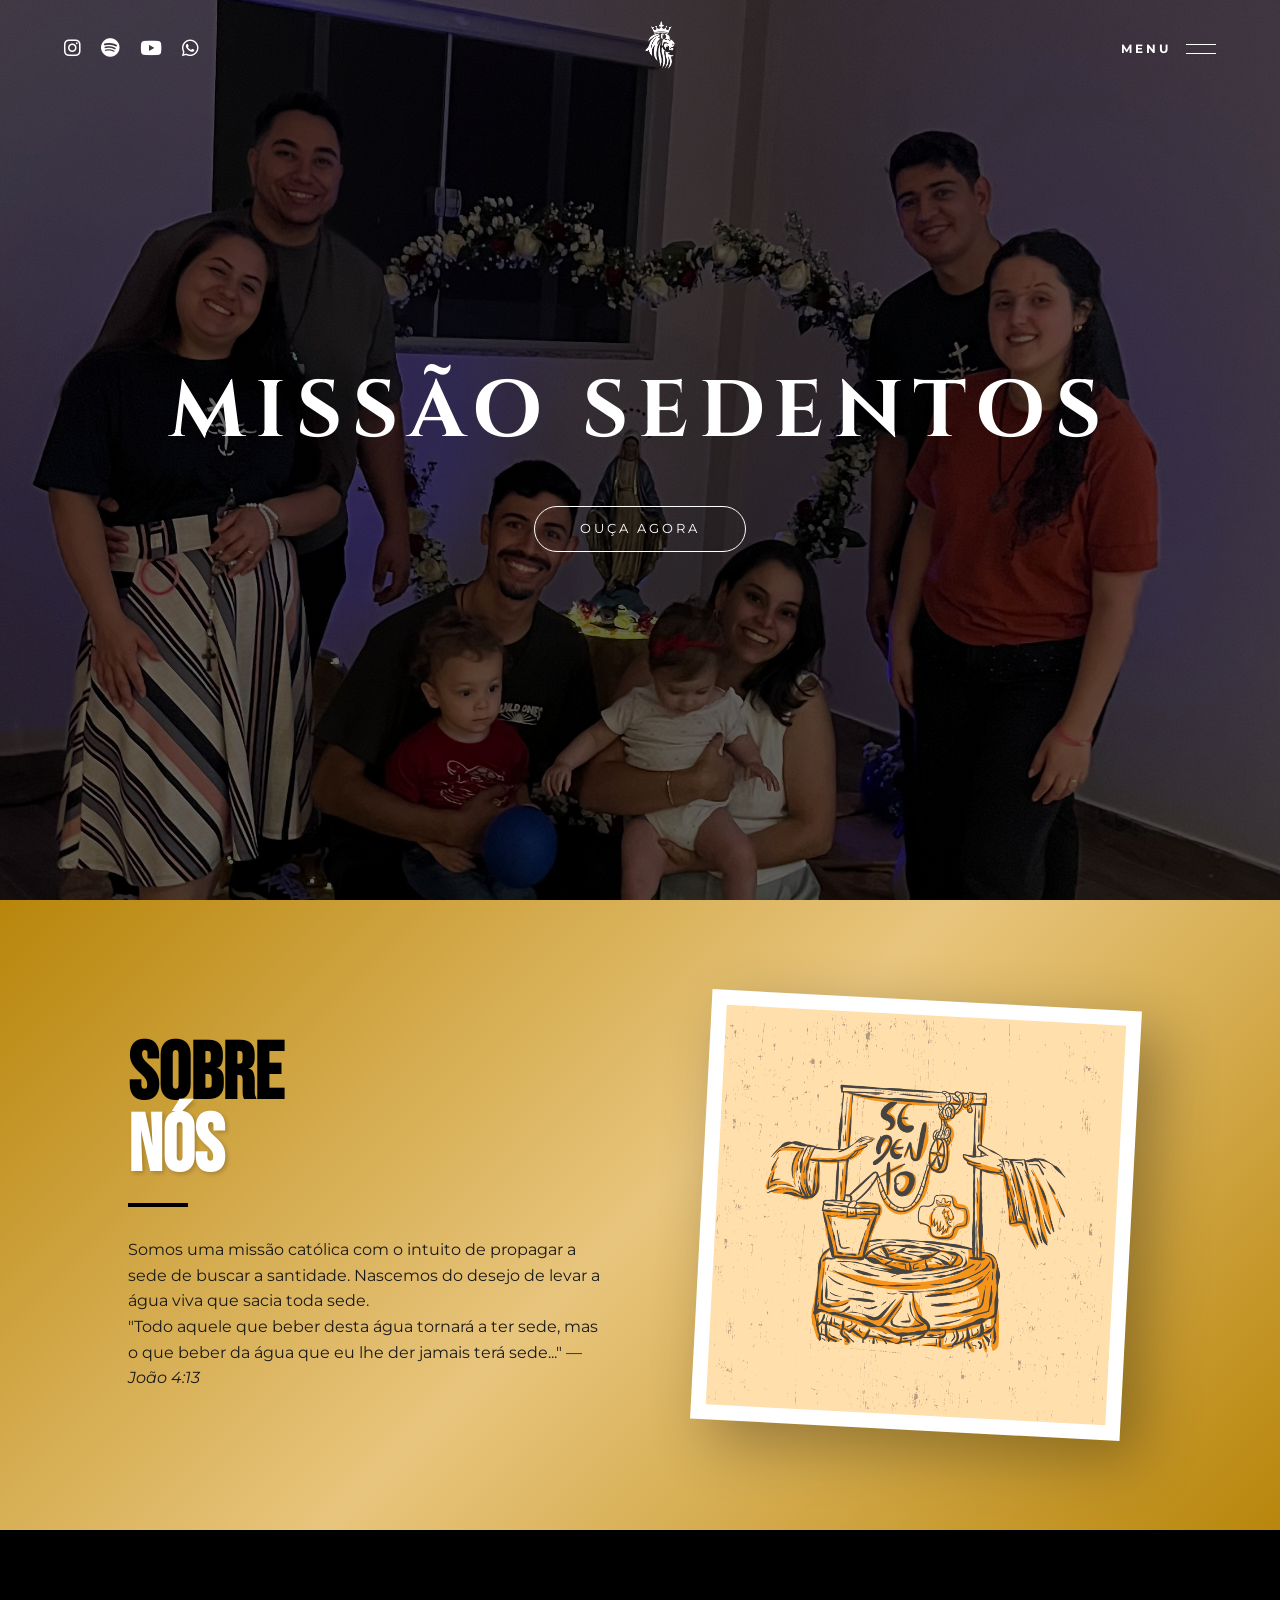
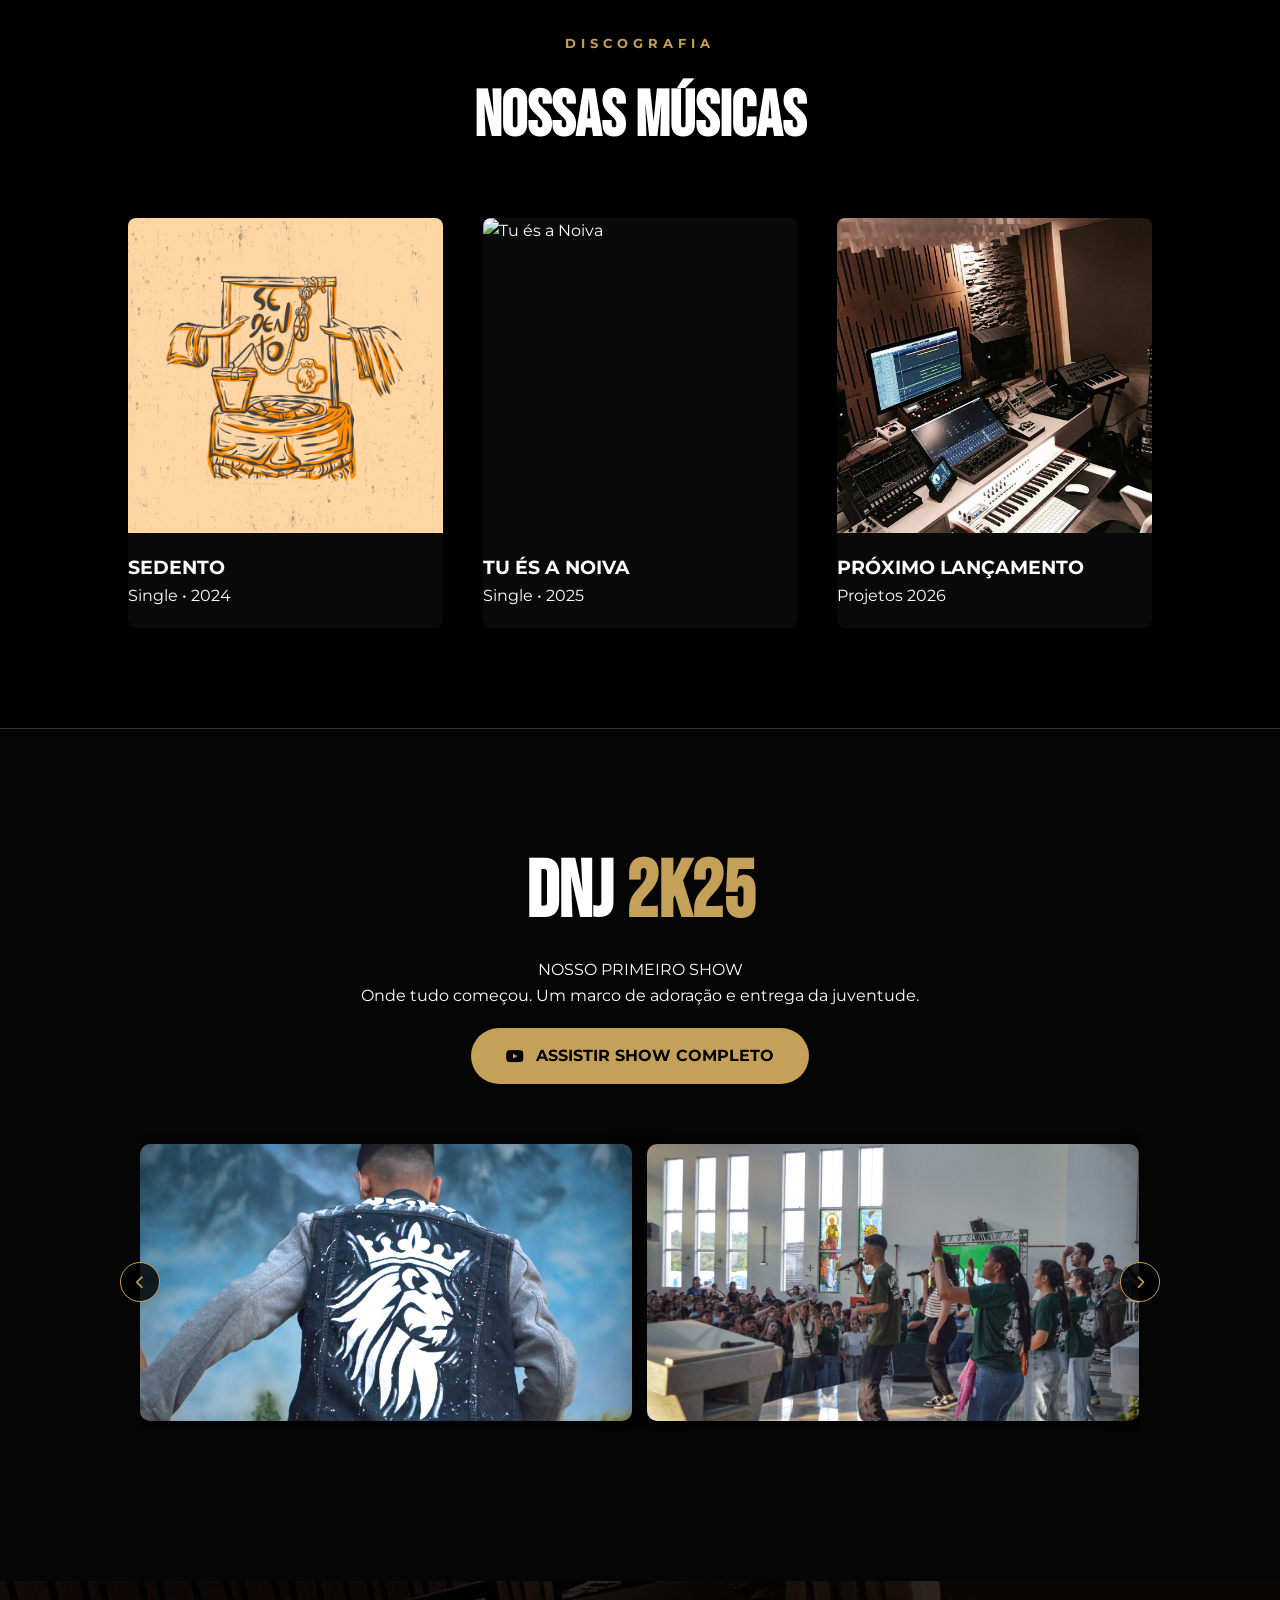
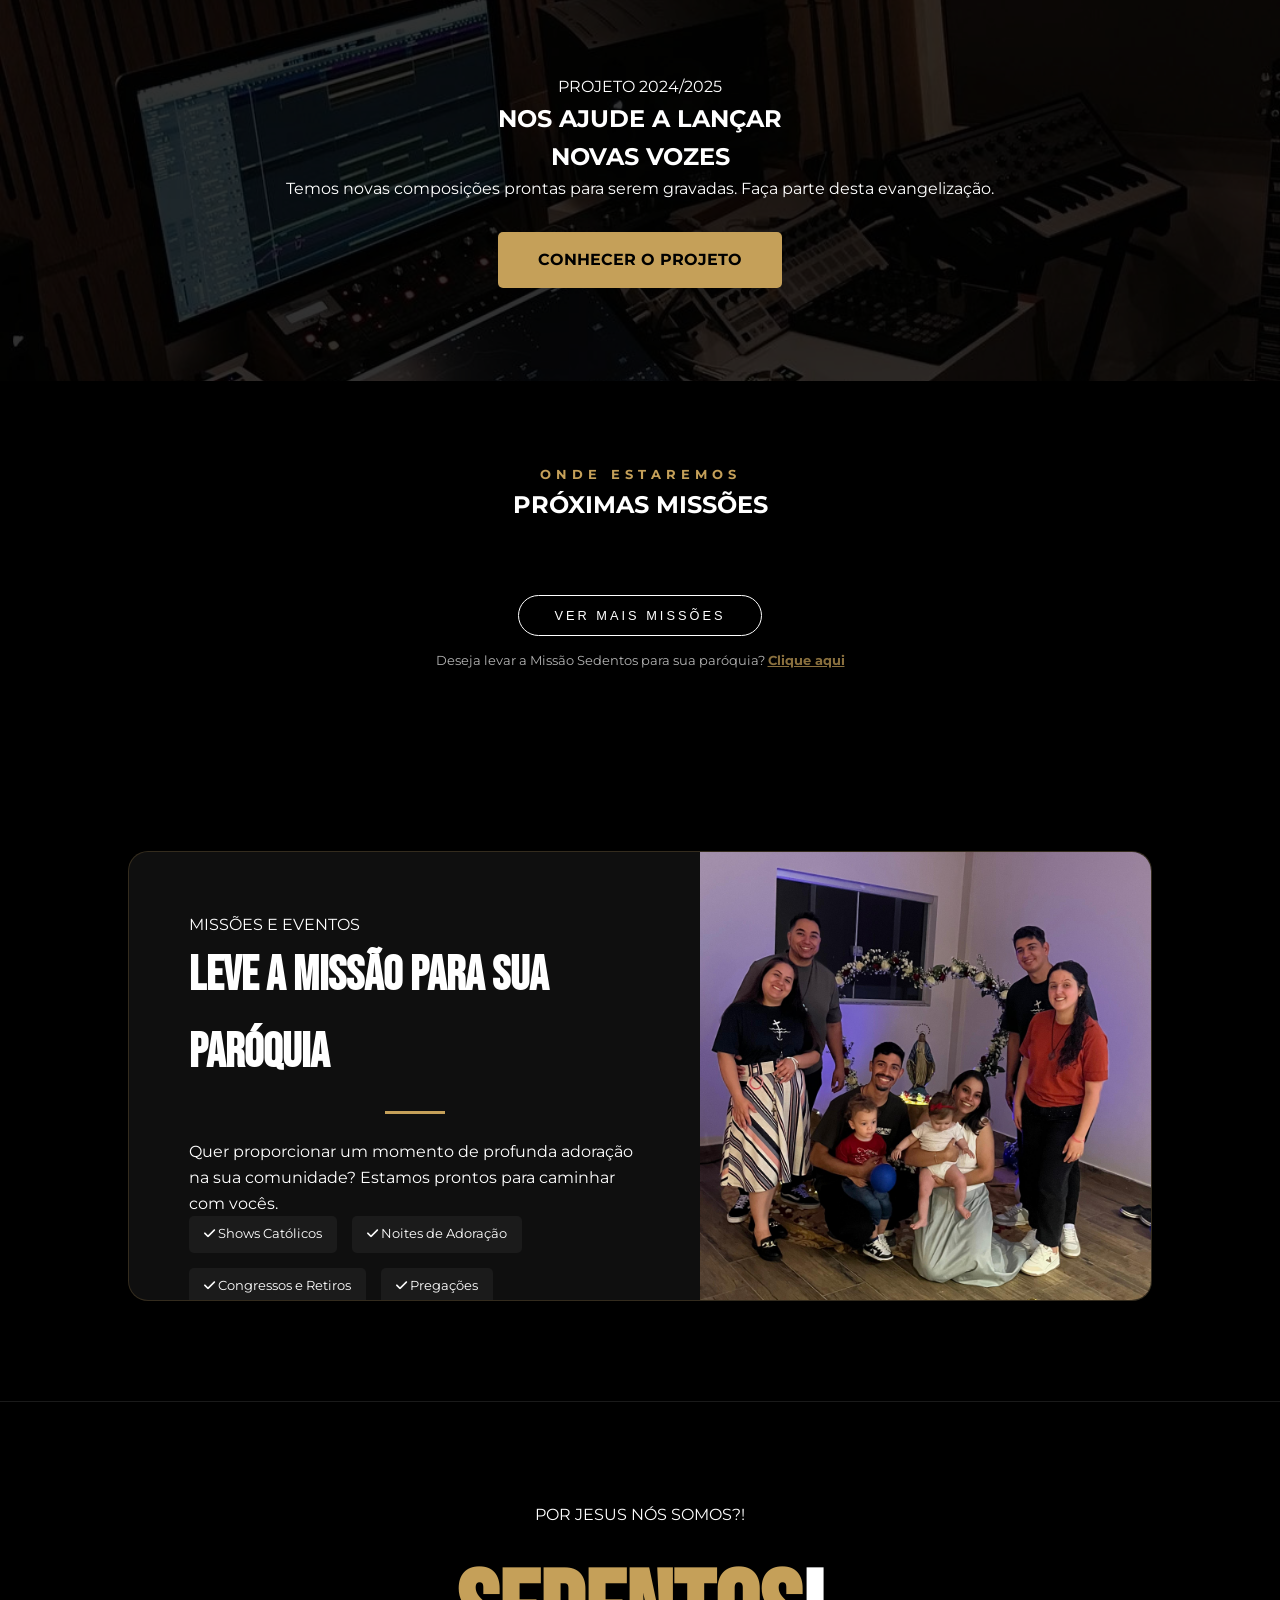
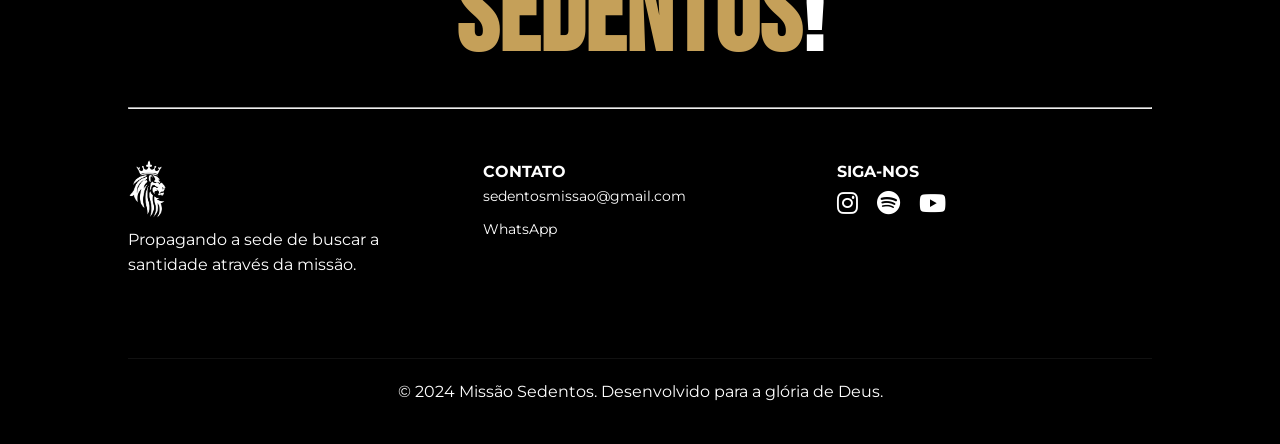
==== commit 63550b8c: "Update index.html" ====
--- a/index.html
+++ b/index.html
@@ -150,7 +150,7 @@
                     </div>
                     <div class="info-musica">
                         <h3>PRÓXIMO LANÇAMENTO</h3>
-                        <p>Projetos 2024 / 2025</p>
+                        <p>Projetos 2026</p>
                     </div>
                 </div>
             </div>
@@ -195,6 +195,83 @@
             </div>
         </section>
 
+        <!-- SEÇÃO: AGENDA DE MISSÕES -->
+<section id="agenda" class="sessao-agenda-lista">
+    <div class="header-agenda">
+        <span class="subtitulo-dourado">ONDE ESTAREMOS</span>
+        <h2>PRÓXIMAS <span>MISSÕES</span></h2>
+    </div>
+
+    <!-- Container de Cards -->
+    <div id="lista-agenda" class="container-agenda-cards">
+        
+        <!-- EVENTO 1 -->
+        <div class="card-evento">
+            <div class="data-evento" style="border-right: 2px solid var(--dourado); padding-right: 30px;">
+                <span class="dia" style="font-family: var(--fonte-impacto); font-size: 2rem; color: var(--dourado); display: block;">28</span>
+                <span class="mes" style="font-weight: bold; color: #fff;">MAR</span>
+            </div>
+            <div class="info-evento" style="flex: 1; text-align: left; padding: 0 30px;">
+                <h3 style="font-size: 1.1rem; color: #fff; margin-bottom: 5px;">Pós Encontro EJC</h3>
+                <p style="font-size: 0.8rem; color: #aaa;"><i class="fas fa-church"></i> Basílica de São Miguel Arcanjo</p>
+                <p style="font-size: 0.8rem; color: #aaa;"><i class="fas fa-map-marker-alt"></i> São Miguel Arcanjo/SP</p>
+            </div>
+            <div class="status-evento"><span class="badge-agenda" style="border: 1px solid var(--dourado); color: var(--dourado); padding: 5px 12px; border-radius: 50px; font-size: 0.7rem;">CONFIRMADO</span></div>
+        </div>
+         <!-- EVENTO 2 -->
+        <div class="card-evento">
+            <div class="data-evento" style="border-right: 2px solid var(--dourado); padding-right: 30px;">
+                <span class="dia" style="font-family: var(--fonte-impacto); font-size: 2rem; color: var(--dourado); display: block;">29</span>
+                <span class="mes" style="font-weight: bold; color: #fff;">MAR</span>
+            </div>
+            <div class="info-evento" style="flex: 1; text-align: left; padding: 0 30px;">
+                <h3 style="font-size: 1.1rem; color: #fff; margin-bottom: 5px;">Grupo de Jovens Filhos do Céu</h3>
+                <p style="font-size: 0.8rem; color: #aaa;"><i class="fas fa-church"></i> Distrito do Tupy</p>
+                <p style="font-size: 0.8rem; color: #aaa;"><i class="fas fa-map-marker-alt"></i> Itapetininga/SP</p>
+            </div>
+            <div class="status-evento"><span class="badge-agenda" style="border: 1px solid var(--dourado); color: var(--dourado); padding: 5px 12px; border-radius: 50px; font-size: 0.7rem;">CONFIRMADO</span></div>
+        </div>
+         <!-- EVENTO 3 -->
+        <div class="card-evento">
+            <div class="data-evento" style="border-right: 2px solid var(--dourado); padding-right: 30px;">
+                <span class="dia" style="font-family: var(--fonte-impacto); font-size: 2rem; color: var(--dourado); display: block;">19</span>
+                <span class="mes" style="font-weight: bold; color: #fff;">ABR</span>
+            </div>
+            <div class="info-evento" style="flex: 1; text-align: left; padding: 0 30px;">
+                <h3 style="font-size: 1.1rem; color: #fff; margin-bottom: 5px;">Grupo de Jovens</h3>
+                <p style="font-size: 0.8rem; color: #aaa;"><i class="fas fa-church"></i> Paróquia São Roque</p>
+                <p style="font-size: 0.8rem; color: #aaa;"><i class="fas fa-map-marker-alt"></i> Itapetininga/SP</p>
+            </div>
+            <div class="status-evento"><span class="badge-agenda" style="border: 1px solid var(--dourado); color: var(--dourado); padding: 5px 12px; border-radius: 50px; font-size: 0.7rem;">CONFIRMADO</span></div>
+        </div>
+         <!-- EVENTO 4 -->
+        <div class="card-evento">
+            <div class="data-evento" style="border-right: 2px solid var(--dourado); padding-right: 30px;">
+                <span class="dia" style="font-family: var(--fonte-impacto); font-size: 2rem; color: var(--dourado); display: block;">25</span>
+                <span class="mes" style="font-weight: bold; color: #fff;">ABR</span>
+            </div>
+            <div class="info-evento" style="flex: 1; text-align: left; padding: 0 30px;">
+                <h3 style="font-size: 1.1rem; color: #fff; margin-bottom: 5px;">Luau Mariano</h3>
+                <p style="font-size: 0.8rem; color: #aaa;"><i class="fas fa-church"></i> Campos de Holambra</p>
+                <p style="font-size: 0.8rem; color: #aaa;"><i class="fas fa-map-marker-alt"></i> Campos de Holambra</p>
+            </div>
+            <div class="status-evento"><span class="badge-agenda" style="border: 1px solid var(--dourado); color: var(--dourado); padding: 5px 12px; border-radius: 50px; font-size: 0.7rem;">CONFIRMADO</span></div>
+        </div>
+
+        <!-- REPETIR OS DEMAIS EVENTOS (2, 3, 4, 5...) -->
+        <!-- O JS cuidará de esconder os que passarem de 3 -->
+
+    </div> 
+
+    <!-- Área do Botão (Responsiva e Próxima à lista) -->
+    <div class="cta-agenda-final">
+        <button id="btn-carregar-agenda" class="btn-ouca">VER MAIS MISSÕES</button>
+        <p style="margin-top: 15px; font-size: 0.8rem; opacity: 0.7; color: #fff;">
+            Deseja levar a Missão Sedentos para sua paróquia? <a href="#agendamento" class="btn-agendar-link">Clique aqui</a>
+        </p>
+    </div>
+</section>
+</section>
         <!-- SEÇÃO: AGENDAMENTO -->
         <section id="agendamento" class="sessao-agenda">
             <div class="container-agenda">
@@ -208,8 +285,9 @@
                             <span><i class="fas fa-check"></i> Shows Católicos</span>
                             <span><i class="fas fa-check"></i> Noites de Adoração</span>
                             <span><i class="fas fa-check"></i> Congressos e Retiros</span>
+                            <span><i class="fas fa-check"></i> Pregações</span>
                         </div>
-                        <a href="https://wa.me/5515999999999?text=Oi%20tudo%20bem?%20quero%20trazer%20a%20miss%C3%A3o%20sedentos%20para%20minha%20par%C3%B3quia" target="_blank" class="btn-agendar">
+                        <a href="https://wa.me/5515996919075?text=Oi%20tudo%20bem?%20quero%20trazer%20a%20miss%C3%A3o%20sedentos%20para%20minha%20par%C3%B3quia" target="_blank" class="btn-agendar">
                             <i class="fab fa-whatsapp"></i> AGENDAR UMA DATA
                         </a>
                     </div>
@@ -220,6 +298,7 @@
             </div>
         </section>
     </main>
+
 
     <!-- RODAPÉ -->
     <footer id="contato" class="rodape-premium">
@@ -232,12 +311,12 @@
             <div class="footer-grid">
                 <div class="footer-col">
                     <img src="img/logo-leao.png" alt="Logo" class="logo-footer">
-                    <p class="small-text">Propagando a sede de buscar a santidade através da música.</p>
+                    <p class="small-text">Propagando a sede de buscar a santidade através da missão.</p>
                 </div>
                 <div class="footer-col">
                     <h4>CONTATO</h4>
                     <a href="mailto:sedentosmissao@gmail.com" class="footer-link">sedentosmissao@gmail.com</a>
-                    <a href="https://wa.me/5515999999999" class="footer-link">(15) 99999-9999</a>
+                    <a href="https://wa.me/5515999999999" class="footer-link">WhatsApp</a>
                 </div>
                 <div class="footer-col">
                     <h4>SIGA-NOS</h4>
@@ -264,4 +343,4 @@
 
     <script src="script.js"></script>
 </body>
-</html>+</html>
--- a/style.css
+++ b/style.css
@@ -515,9 +515,10 @@
 }
 
 .card-agenda {
+    display: flex;
+    align-items: stretch; /* Faz o lado do texto ter a mesma altura da imagem */
+    max-height: 450px; /* Limita a altura total da seção no Desktop */
     background: #0f0f0f;
-    display: flex;
-    align-items: center;
     border-radius: 20px;
     overflow: hidden;
     border: 1px solid rgba(197, 160, 89, 0.2);
@@ -560,14 +561,88 @@
 
 .agenda-imagem {
     flex: 1;
+    height: 450px;
+    overflow: hidden;
+    display: flex;
+}
+
+.agenda-imagem img {
+    width: 100%;
     height: 100%;
-    min-height: 400px;
-}
-
-.agenda-imagem img {
-    width: 100%;
-    height: 100%;
-    object-fit: cover;
+    object-fit: cover; /* Faz a imagem preencher o espaço sem achatar */
+    
+    /* Posição do corte: 
+       'center center' corta as bordas e foca no meio.
+       'center 20%' foca mais no topo (bom se tiver cabeças de pessoas) */
+    object-position: center center; 
+    transition: 0.5s;
+}
+
+/* Responsividade: No celular a imagem não pode ficar tão pequena */
+@media (max-width: 992px) {
+    .card-agenda {
+        max-height: none; /* No mobile deixamos o tamanho fluído */
+        flex-direction: column;
+    }
+    .agenda-imagem {
+        height: 250px; /* Altura menor para o celular */
+        order: -1; /* Imagem em cima do texto */
+    }
+}
+/* ==========================================================================
+   RESPONSIVIDADE: SEÇÃO AGENDAMENTO (MOBILE)
+   ========================================================================== */
+
+@media (max-width: 768px) {
+    .sessao-agenda {
+        padding: 60px 5%; /* Reduz o respiro lateral para ganhar espaço */
+    }
+
+    .card-agenda {
+        flex-direction: column; /* Empilha: Imagem em cima, Texto embaixo */
+        max-height: none;       /* Remove limites de altura do desktop */
+        text-align: center;     /* Centraliza o texto para melhor estética mobile */
+    }
+
+    .agenda-imagem {
+        width: 100%;
+        height: 250px;          /* Define uma altura fixa elegante para o topo */
+        order: -1;              /* Garante que a imagem apareça ANTES do texto */
+    }
+
+    .agenda-content {
+        padding: 40px 20px;     /* Ajusta o espaçamento interno do texto */
+        display: flex;
+        flex-direction: column;
+        align-items: center;    /* Centraliza os itens dentro do box de texto */
+    }
+
+    .agenda-content h2 {
+        font-size: 2.2rem;      /* Diminui o título para não quebrar linhas estranhas */
+        line-height: 1.1;
+    }
+
+    .divisor-dourado-central {
+        margin: 15px auto 20px; /* Garante que a linha dourada fique no meio */
+    }
+
+    .lista-servicos {
+        justify-content: center; /* Centraliza as tags de serviços */
+        gap: 10px;
+        margin-bottom: 25px;
+    }
+
+    .lista-servicos span {
+        font-size: 0.75rem;     /* Diminui levemente as tags para caberem melhor */
+        padding: 6px 12px;
+    }
+
+    .btn-agendar {
+        width: 100%;            /* No mobile, botões "full width" são melhores para o polegar */
+        max-width: 300px;
+        justify-content: center;
+        font-size: 0.9rem;
+    }
 }
 
 /* ==========================================================================
@@ -1003,6 +1078,100 @@
 }
 
 /* ==========================================================================
+   SEÇÃO AGENDA (MISSÕES)
+   ========================================================================== */
+
+/* ==========================================================================
+   SEÇÃO: AGENDA DE MISSÕES (CORRIGIDA)
+   ========================================================================== */
+.sessao-agenda-lista {
+    padding: 80px 10%;
+    background-color: var(--preto);
+    text-align: center;
+}
+
+.header-agenda {
+    margin-bottom: 40px;
+}
+
+.container-agenda-cards {
+    max-width: 900px;
+    margin: 0 auto;
+    display: flex;
+    flex-direction: column;
+    gap: 15px; /* Reduzi o gap para aproximar os cards */
+}
+
+/* Estilo do Card Individual */
+.card-evento {
+    display: none; /* Controlado pelo JS */
+    opacity: 0;
+    background: rgba(255, 255, 255, 0.03);
+    border: 1px solid rgba(197, 160, 89, 0.2);
+    border-radius: 15px;
+    padding: 20px 40px;
+    align-items: center;
+    justify-content: space-between;
+    transform: translateY(20px);
+    transition: opacity 0.5s ease, transform 0.5s ease, background 0.3s;
+}
+
+.card-evento.show {
+    display: flex;
+    opacity: 1;
+    transform: translateY(0);
+}
+
+/* CORREÇÃO DO BOTÃO: Texto e Fundo */
+#btn-carregar-agenda {
+    background: transparent;
+    color: var(--branco) !important;
+    border: 1px solid var(--branco);
+    padding: 12px 35px;
+    cursor: pointer;
+    transition: 0.4s;
+    margin-top: 10px; /* Tira o distanciamento excessivo */
+}
+
+#btn-carregar-agenda:hover {
+    background: var(--branco);
+    color: var(--preto) !important;
+}
+
+/* Container do Botão - Responsividade de Espaço */
+.cta-agenda-final {
+    margin-top: 20px; /* Colado na lista */
+    padding: 0;
+    display: flex;
+    flex-direction: column;
+    align-items: center;
+}
+
+.btn-agendar-link {
+    color: var(--dourado);
+    font-weight: bold;
+    text-decoration: underline;
+}
+
+/* Responsividade Mobile para Agenda */
+@media (max-width: 768px) {
+    .card-evento.show {
+        flex-direction: column;
+        text-align: center;
+        gap: 15px;
+    }
+    .data-evento {
+        border-right: none !important;
+        border-bottom: 2px solid var(--dourado);
+        padding: 0 0 10px 0 !important;
+        width: 100%;
+    }
+    .info-evento {
+        padding: 0 !important;
+    }
+}
+
+/* ==========================================================================
    8. RESPONSIVIDADE
    ========================================================================== */
 @media (max-width: 992px) {
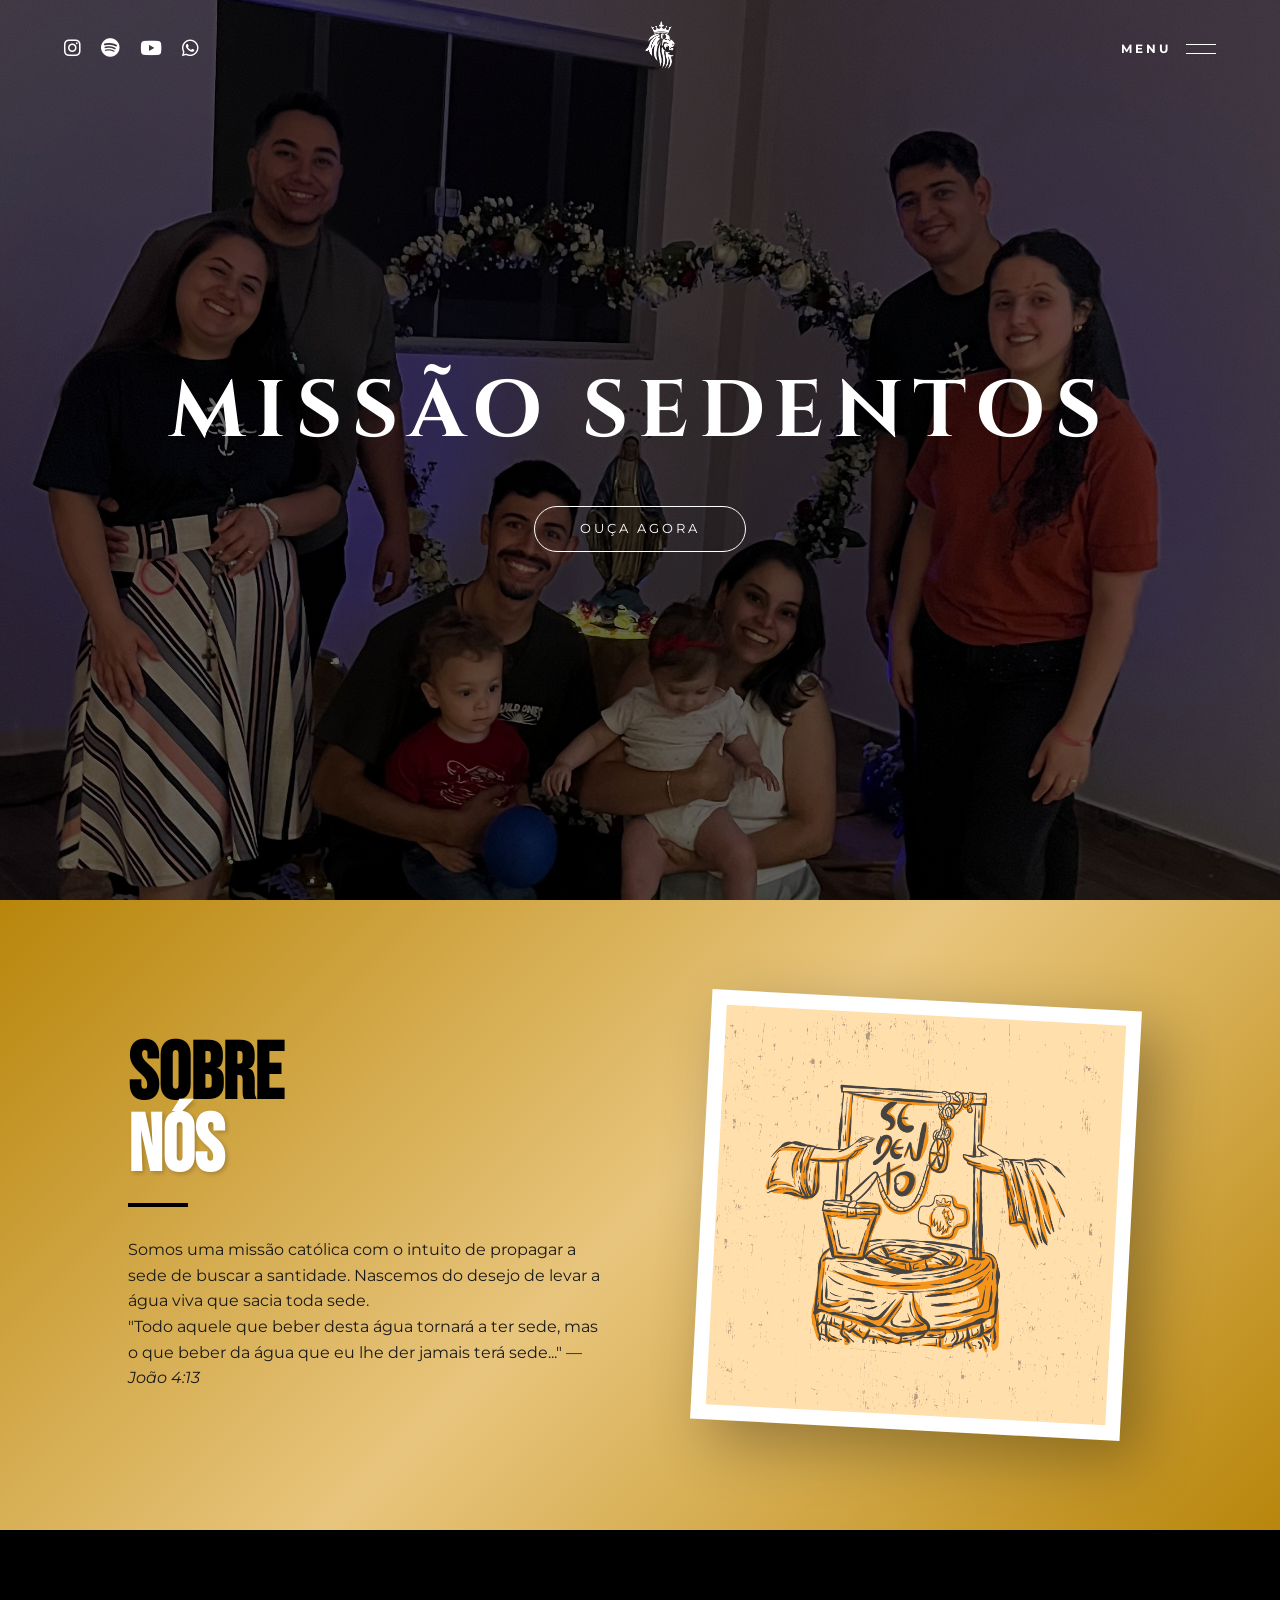
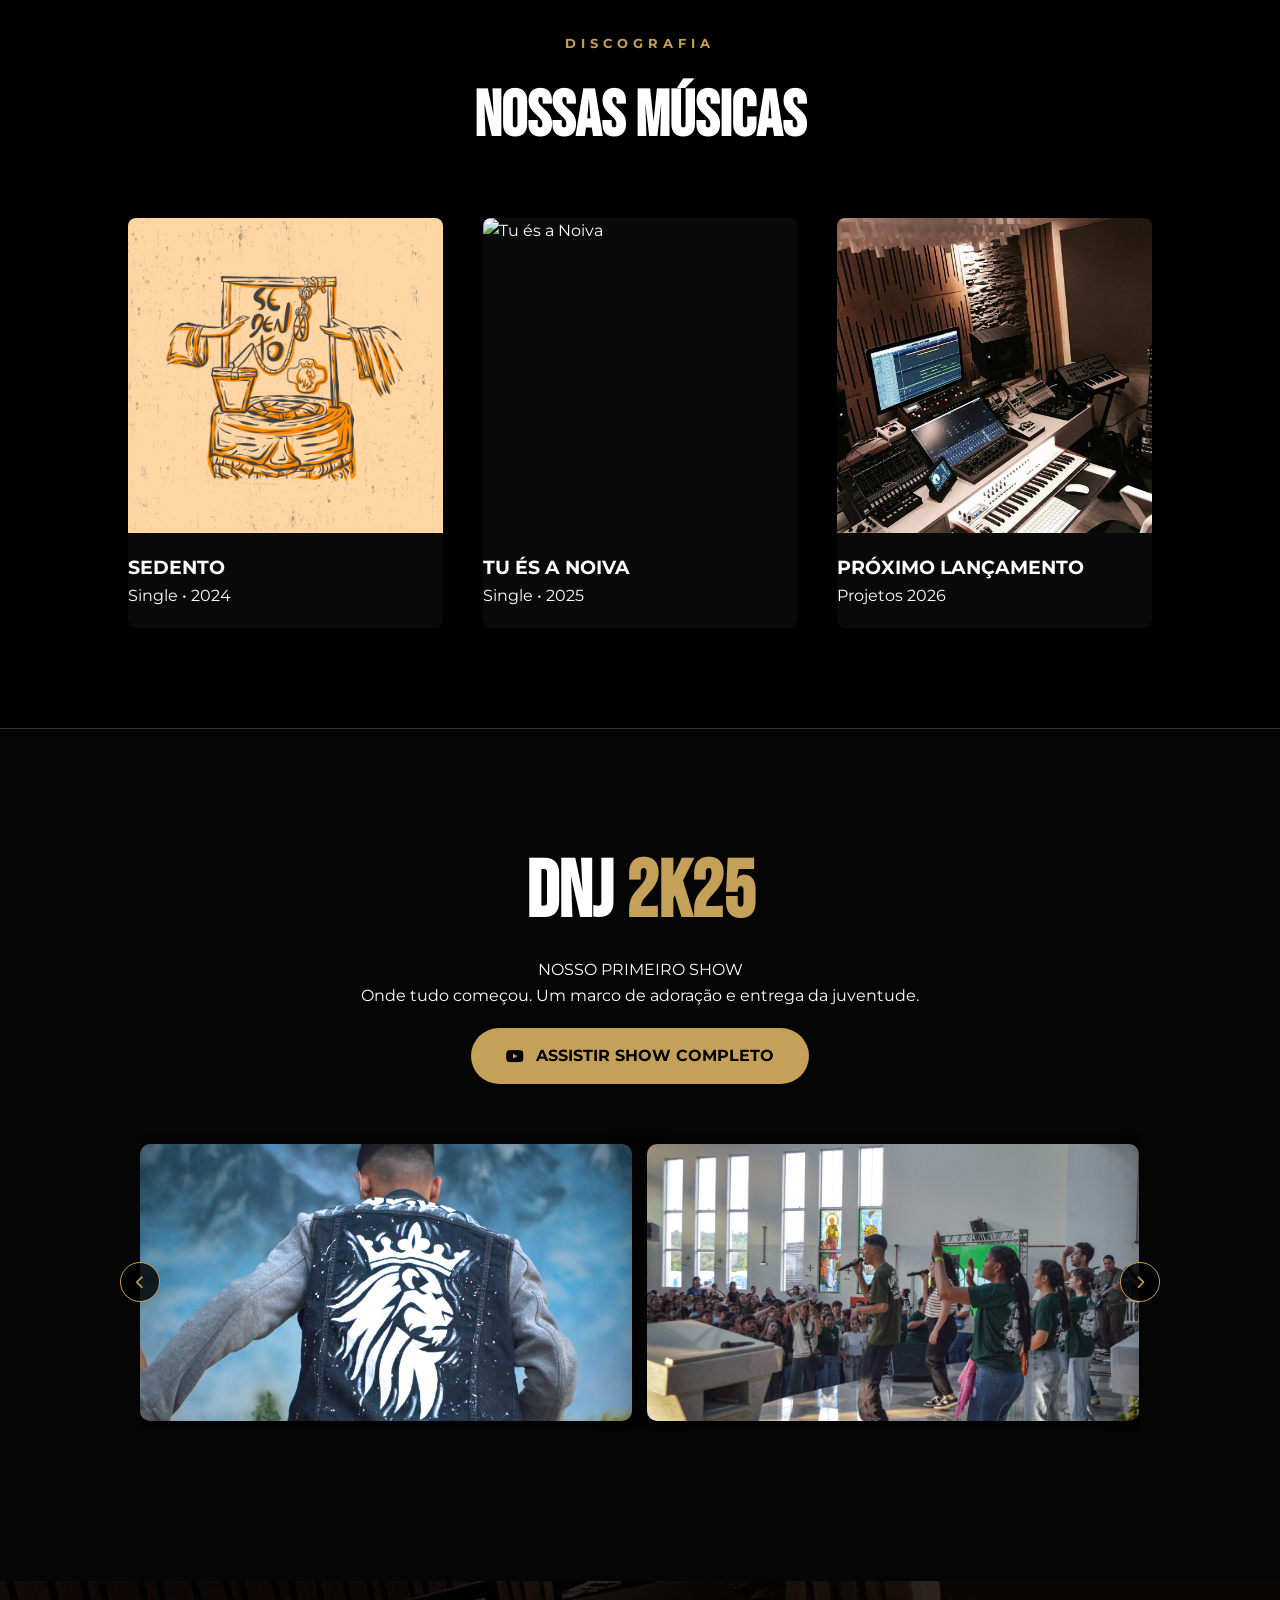
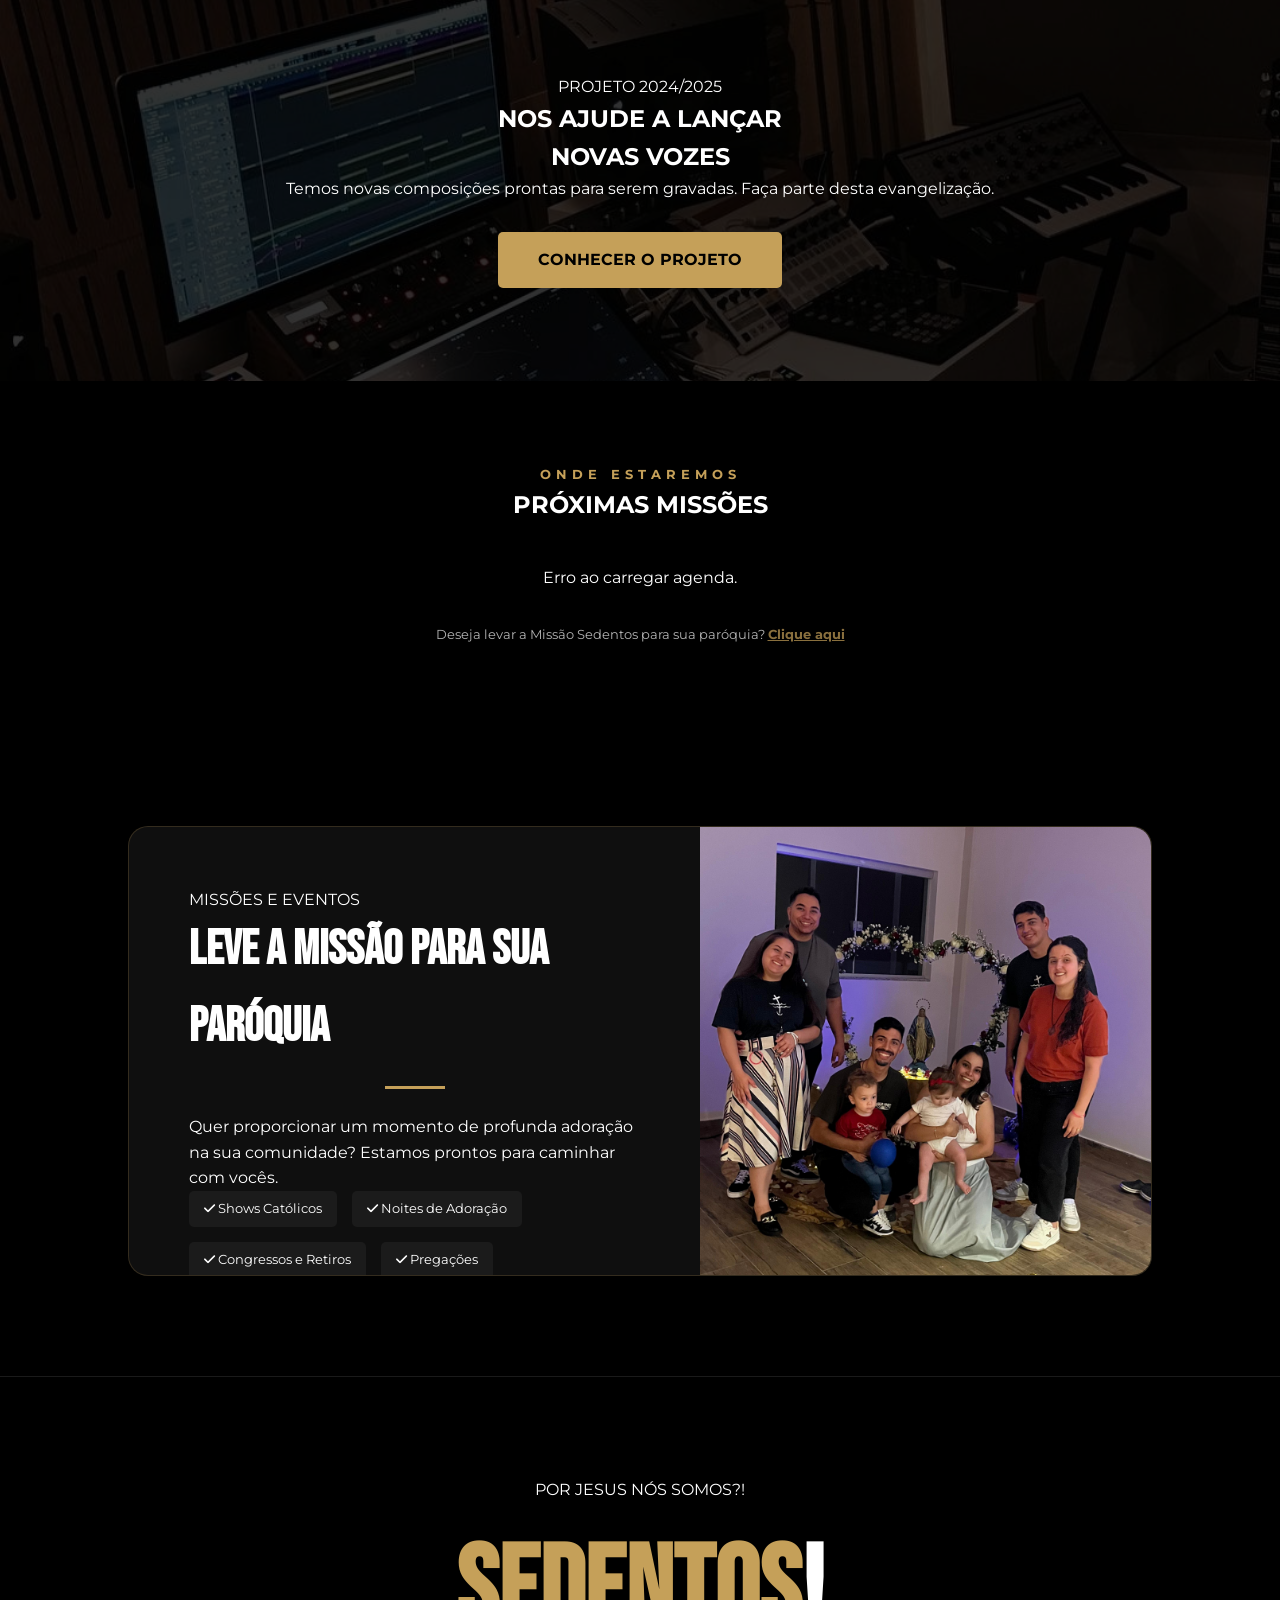
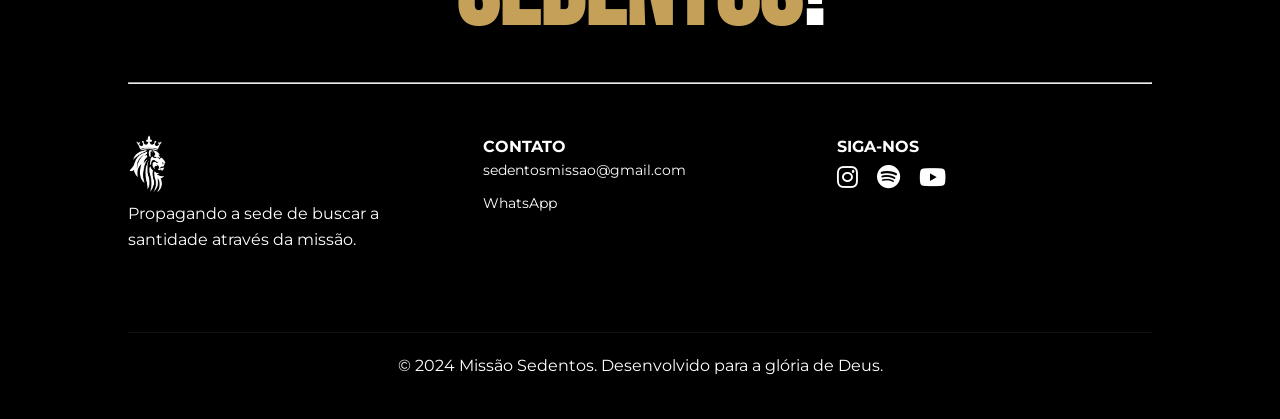
==== commit 2c565049: "Add files via upload" ====
--- a/index.html
+++ b/index.html
@@ -195,83 +195,27 @@
             </div>
         </section>
 
-        <!-- SEÇÃO: AGENDA DE MISSÕES -->
+      <!-- SEÇÃO: AGENDA DE MISSÕES -->
 <section id="agenda" class="sessao-agenda-lista">
     <div class="header-agenda">
         <span class="subtitulo-dourado">ONDE ESTAREMOS</span>
         <h2>PRÓXIMAS <span>MISSÕES</span></h2>
     </div>
 
-    <!-- Container de Cards -->
+    <!-- Onde as missões vão aparecer via JavaScript -->
     <div id="lista-agenda" class="container-agenda-cards">
-        
-        <!-- EVENTO 1 -->
-        <div class="card-evento">
-            <div class="data-evento" style="border-right: 2px solid var(--dourado); padding-right: 30px;">
-                <span class="dia" style="font-family: var(--fonte-impacto); font-size: 2rem; color: var(--dourado); display: block;">28</span>
-                <span class="mes" style="font-weight: bold; color: #fff;">MAR</span>
-            </div>
-            <div class="info-evento" style="flex: 1; text-align: left; padding: 0 30px;">
-                <h3 style="font-size: 1.1rem; color: #fff; margin-bottom: 5px;">Pós Encontro EJC</h3>
-                <p style="font-size: 0.8rem; color: #aaa;"><i class="fas fa-church"></i> Basílica de São Miguel Arcanjo</p>
-                <p style="font-size: 0.8rem; color: #aaa;"><i class="fas fa-map-marker-alt"></i> São Miguel Arcanjo/SP</p>
-            </div>
-            <div class="status-evento"><span class="badge-agenda" style="border: 1px solid var(--dourado); color: var(--dourado); padding: 5px 12px; border-radius: 50px; font-size: 0.7rem;">CONFIRMADO</span></div>
-        </div>
-         <!-- EVENTO 2 -->
-        <div class="card-evento">
-            <div class="data-evento" style="border-right: 2px solid var(--dourado); padding-right: 30px;">
-                <span class="dia" style="font-family: var(--fonte-impacto); font-size: 2rem; color: var(--dourado); display: block;">29</span>
-                <span class="mes" style="font-weight: bold; color: #fff;">MAR</span>
-            </div>
-            <div class="info-evento" style="flex: 1; text-align: left; padding: 0 30px;">
-                <h3 style="font-size: 1.1rem; color: #fff; margin-bottom: 5px;">Grupo de Jovens Filhos do Céu</h3>
-                <p style="font-size: 0.8rem; color: #aaa;"><i class="fas fa-church"></i> Distrito do Tupy</p>
-                <p style="font-size: 0.8rem; color: #aaa;"><i class="fas fa-map-marker-alt"></i> Itapetininga/SP</p>
-            </div>
-            <div class="status-evento"><span class="badge-agenda" style="border: 1px solid var(--dourado); color: var(--dourado); padding: 5px 12px; border-radius: 50px; font-size: 0.7rem;">CONFIRMADO</span></div>
-        </div>
-         <!-- EVENTO 3 -->
-        <div class="card-evento">
-            <div class="data-evento" style="border-right: 2px solid var(--dourado); padding-right: 30px;">
-                <span class="dia" style="font-family: var(--fonte-impacto); font-size: 2rem; color: var(--dourado); display: block;">19</span>
-                <span class="mes" style="font-weight: bold; color: #fff;">ABR</span>
-            </div>
-            <div class="info-evento" style="flex: 1; text-align: left; padding: 0 30px;">
-                <h3 style="font-size: 1.1rem; color: #fff; margin-bottom: 5px;">Grupo de Jovens</h3>
-                <p style="font-size: 0.8rem; color: #aaa;"><i class="fas fa-church"></i> Paróquia São Roque</p>
-                <p style="font-size: 0.8rem; color: #aaa;"><i class="fas fa-map-marker-alt"></i> Itapetininga/SP</p>
-            </div>
-            <div class="status-evento"><span class="badge-agenda" style="border: 1px solid var(--dourado); color: var(--dourado); padding: 5px 12px; border-radius: 50px; font-size: 0.7rem;">CONFIRMADO</span></div>
-        </div>
-         <!-- EVENTO 4 -->
-        <div class="card-evento">
-            <div class="data-evento" style="border-right: 2px solid var(--dourado); padding-right: 30px;">
-                <span class="dia" style="font-family: var(--fonte-impacto); font-size: 2rem; color: var(--dourado); display: block;">25</span>
-                <span class="mes" style="font-weight: bold; color: #fff;">ABR</span>
-            </div>
-            <div class="info-evento" style="flex: 1; text-align: left; padding: 0 30px;">
-                <h3 style="font-size: 1.1rem; color: #fff; margin-bottom: 5px;">Luau Mariano</h3>
-                <p style="font-size: 0.8rem; color: #aaa;"><i class="fas fa-church"></i> Campos de Holambra</p>
-                <p style="font-size: 0.8rem; color: #aaa;"><i class="fas fa-map-marker-alt"></i> Campos de Holambra</p>
-            </div>
-            <div class="status-evento"><span class="badge-agenda" style="border: 1px solid var(--dourado); color: var(--dourado); padding: 5px 12px; border-radius: 50px; font-size: 0.7rem;">CONFIRMADO</span></div>
-        </div>
-
-        <!-- REPETIR OS DEMAIS EVENTOS (2, 3, 4, 5...) -->
-        <!-- O JS cuidará de esconder os que passarem de 3 -->
-
+        <p id="carregando-agenda">Carregando missões...</p>
     </div> 
 
-    <!-- Área do Botão (Responsiva e Próxima à lista) -->
+    <!-- Área do Botão e Link (APENAS UM BLOCO AQUI) -->
     <div class="cta-agenda-final">
-        <button id="btn-carregar-agenda" class="btn-ouca">VER MAIS MISSÕES</button>
+        <button id="btn-carregar-agenda" class="btn-ouca" style="display:none;">VER MAIS MISSÕES</button>
         <p style="margin-top: 15px; font-size: 0.8rem; opacity: 0.7; color: #fff;">
             Deseja levar a Missão Sedentos para sua paróquia? <a href="#agendamento" class="btn-agendar-link">Clique aqui</a>
         </p>
     </div>
 </section>
-</section>
+
         <!-- SEÇÃO: AGENDAMENTO -->
         <section id="agendamento" class="sessao-agenda">
             <div class="container-agenda">
@@ -299,7 +243,6 @@
         </section>
     </main>
 
-
     <!-- RODAPÉ -->
     <footer id="contato" class="rodape-premium">
         <div class="container-footer">
@@ -343,4 +286,4 @@
 
     <script src="script.js"></script>
 </body>
-</html>
+</html>
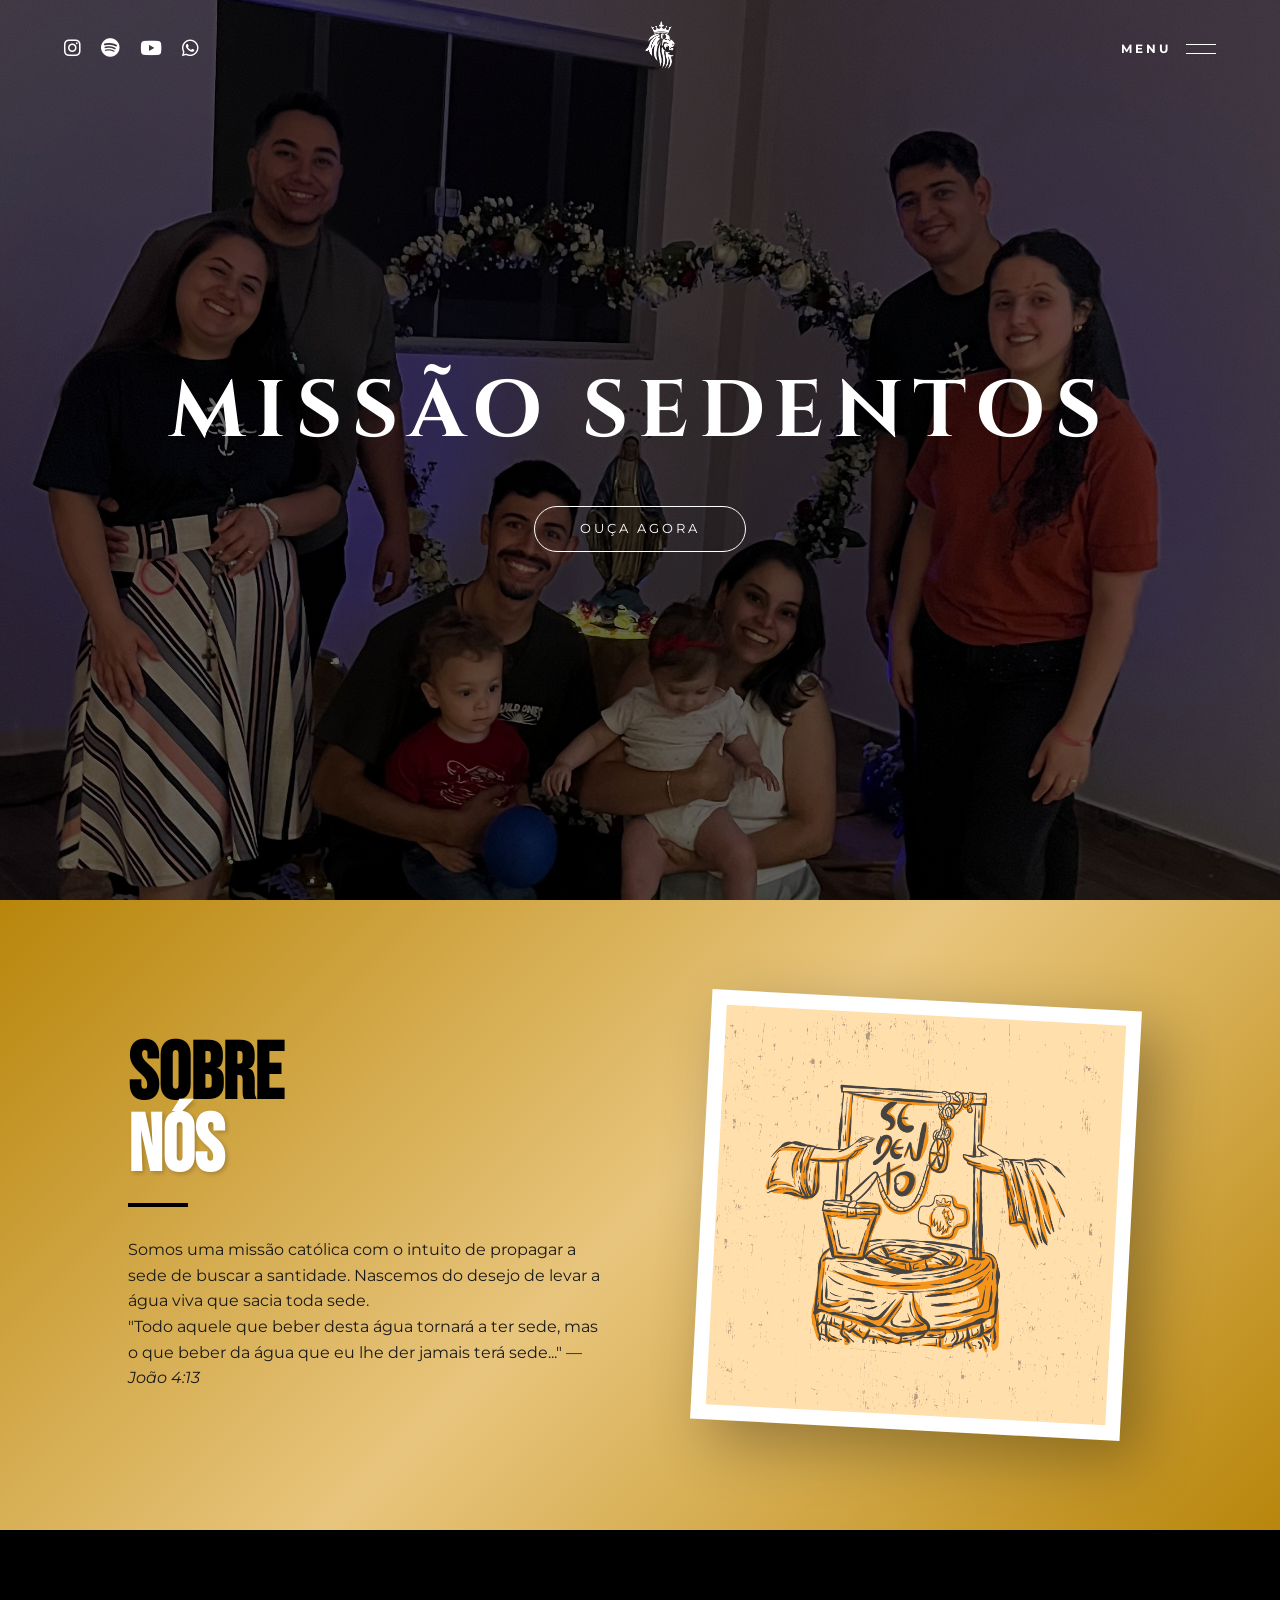
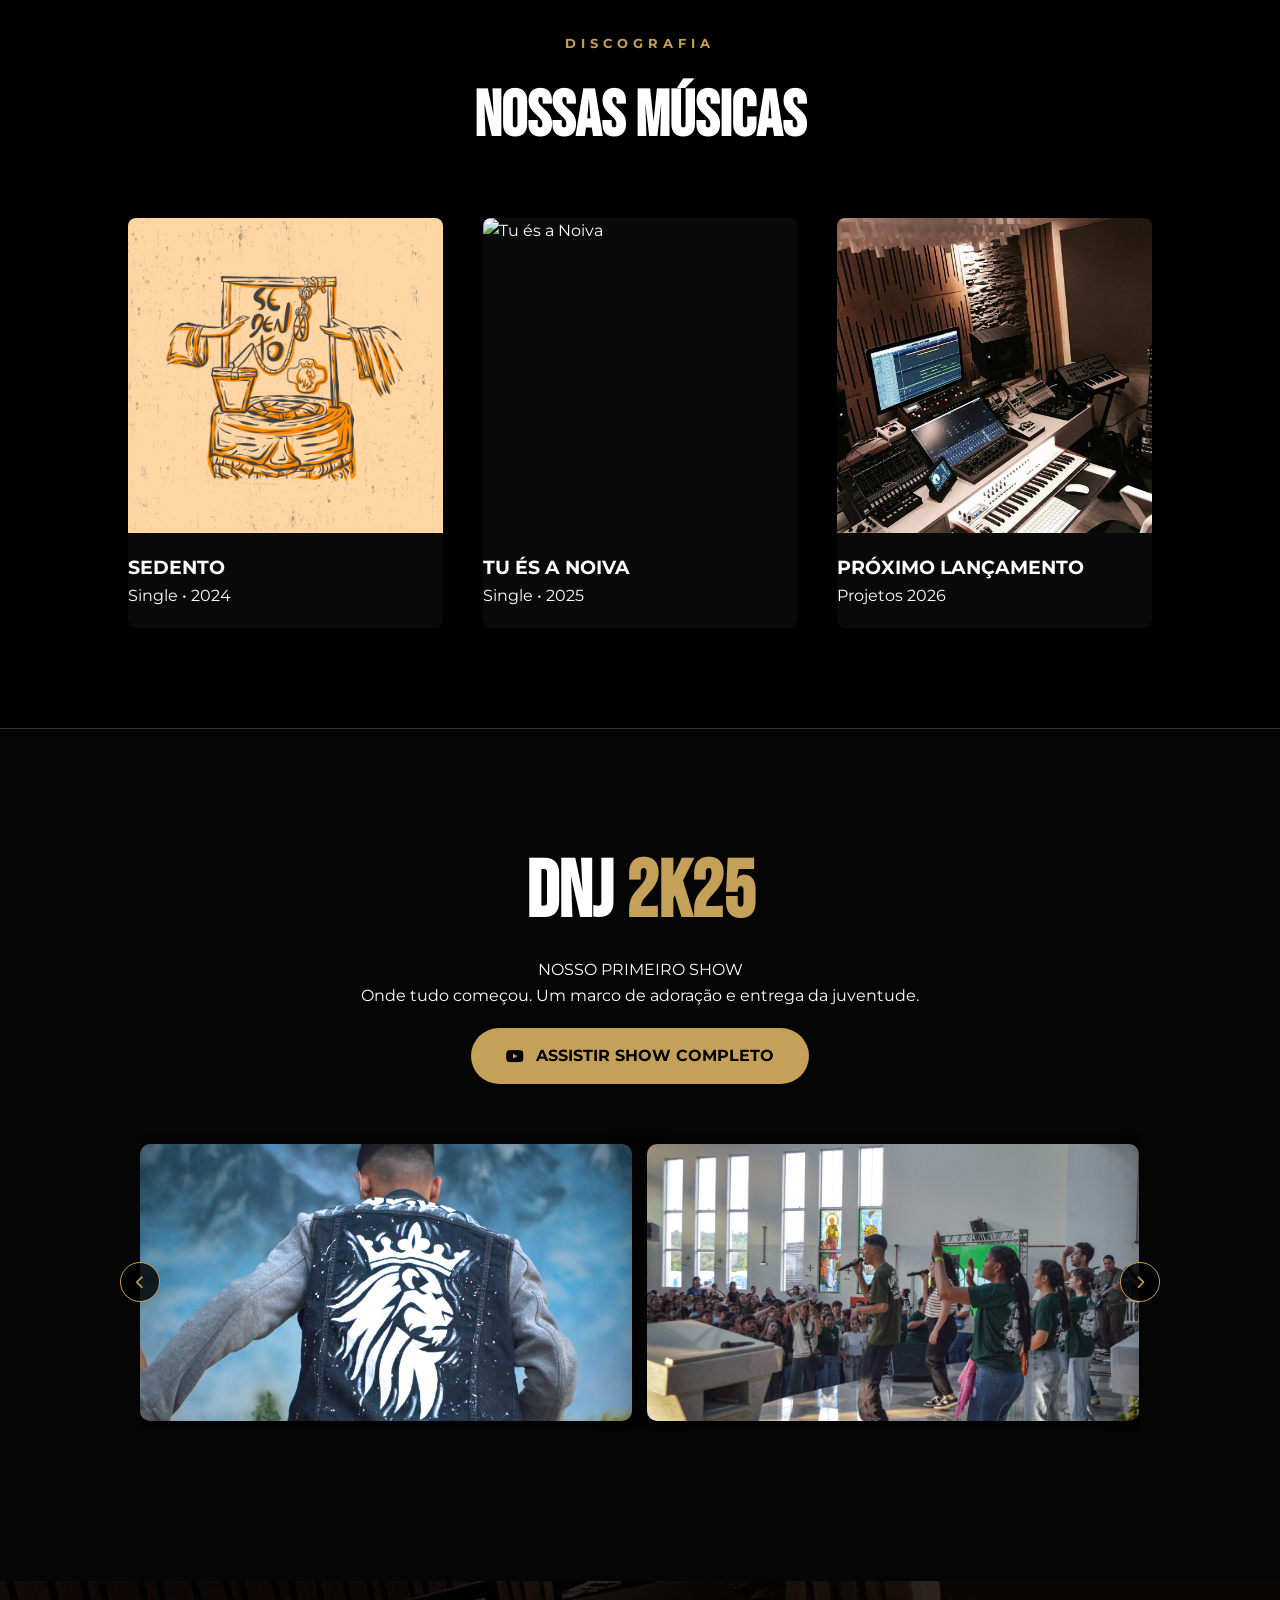
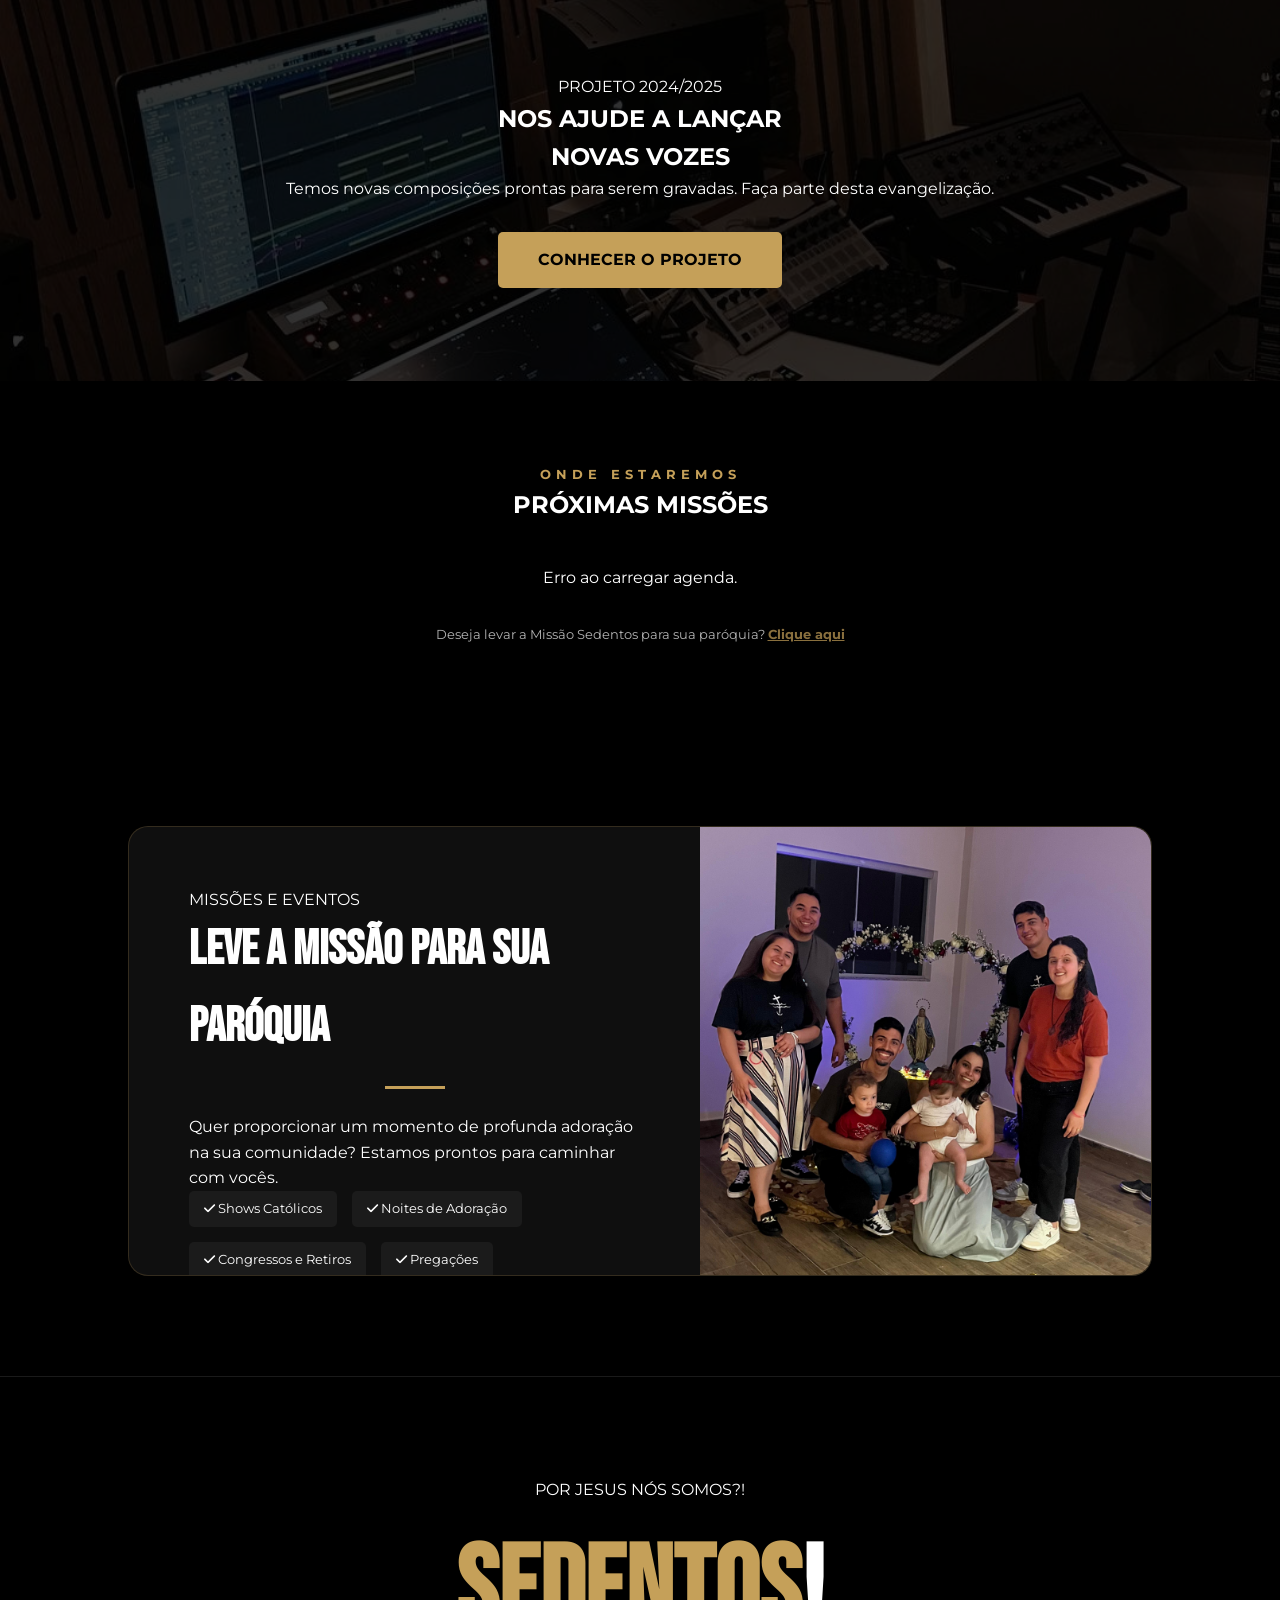
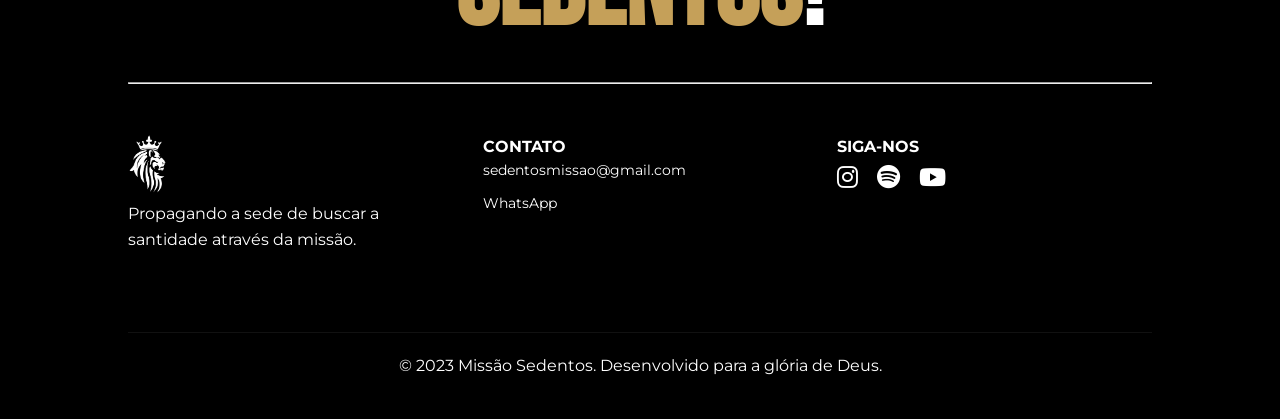
==== commit cc4e8e4e: "Update index.html" ====
--- a/index.html
+++ b/index.html
@@ -4,6 +4,8 @@
     <meta charset="UTF-8">
     <meta name="viewport" content="width=device-width, initial-scale=1.0">
     <title>Missão Sedentos | Propagando a sede de santidade</title>
+    <link rel="icon" type="image/png" href="img/logo.leao.preto.png">
+    <link rel="apple-touch-icon" href="img/logo.leao.preto.png">
     
     <!-- Metadados SEO & Social Sharing -->
     <meta name="description" content="Missão católica dedicada a propagar a sede de buscar a santidade através da música e adoração.">
@@ -44,7 +46,7 @@
                 <a href="https://instagram.com/missaosedentos_" target="_blank" aria-label="Instagram"><i class="fab fa-instagram"></i></a>
                 <a href="https://open.spotify.com/intl-pt/artist/7rFSEkoNPMpgkBk8CTjwFu" target="_blank" aria-label="Spotify"><i class="fab fa-spotify"></i></a>
                 <a href="https://www.youtube.com/@MissaoSedentos" target="_blank" aria-label="YouTube"><i class="fab fa-youtube"></i></a>
-                <a href="https://wa.me/5515999999999" target="_blank" aria-label="WhatsApp"><i class="fab fa-whatsapp"></i></a>
+                <a href="https://wa.me/5515996919075" target="_blank" aria-label="WhatsApp"><i class="fab fa-whatsapp"></i></a>
             </div>
             
             <div class="center-logo">
@@ -259,7 +261,7 @@
                 <div class="footer-col">
                     <h4>CONTATO</h4>
                     <a href="mailto:sedentosmissao@gmail.com" class="footer-link">sedentosmissao@gmail.com</a>
-                    <a href="https://wa.me/5515999999999" class="footer-link">WhatsApp</a>
+                    <a href="https://wa.me/5515996919075" class="footer-link">WhatsApp</a>
                 </div>
                 <div class="footer-col">
                     <h4>SIGA-NOS</h4>
@@ -271,7 +273,7 @@
                 </div>
             </div>
             <div class="copyright">
-                <p>&copy; 2024 Missão Sedentos. Desenvolvido para a glória de Deus.</p>
+                <p>&copy; 2023 Missão Sedentos. Desenvolvido para a glória de Deus.</p>
             </div>
         </div>
     </footer>
@@ -286,4 +288,4 @@
 
     <script src="script.js"></script>
 </body>
-</html>+</html>
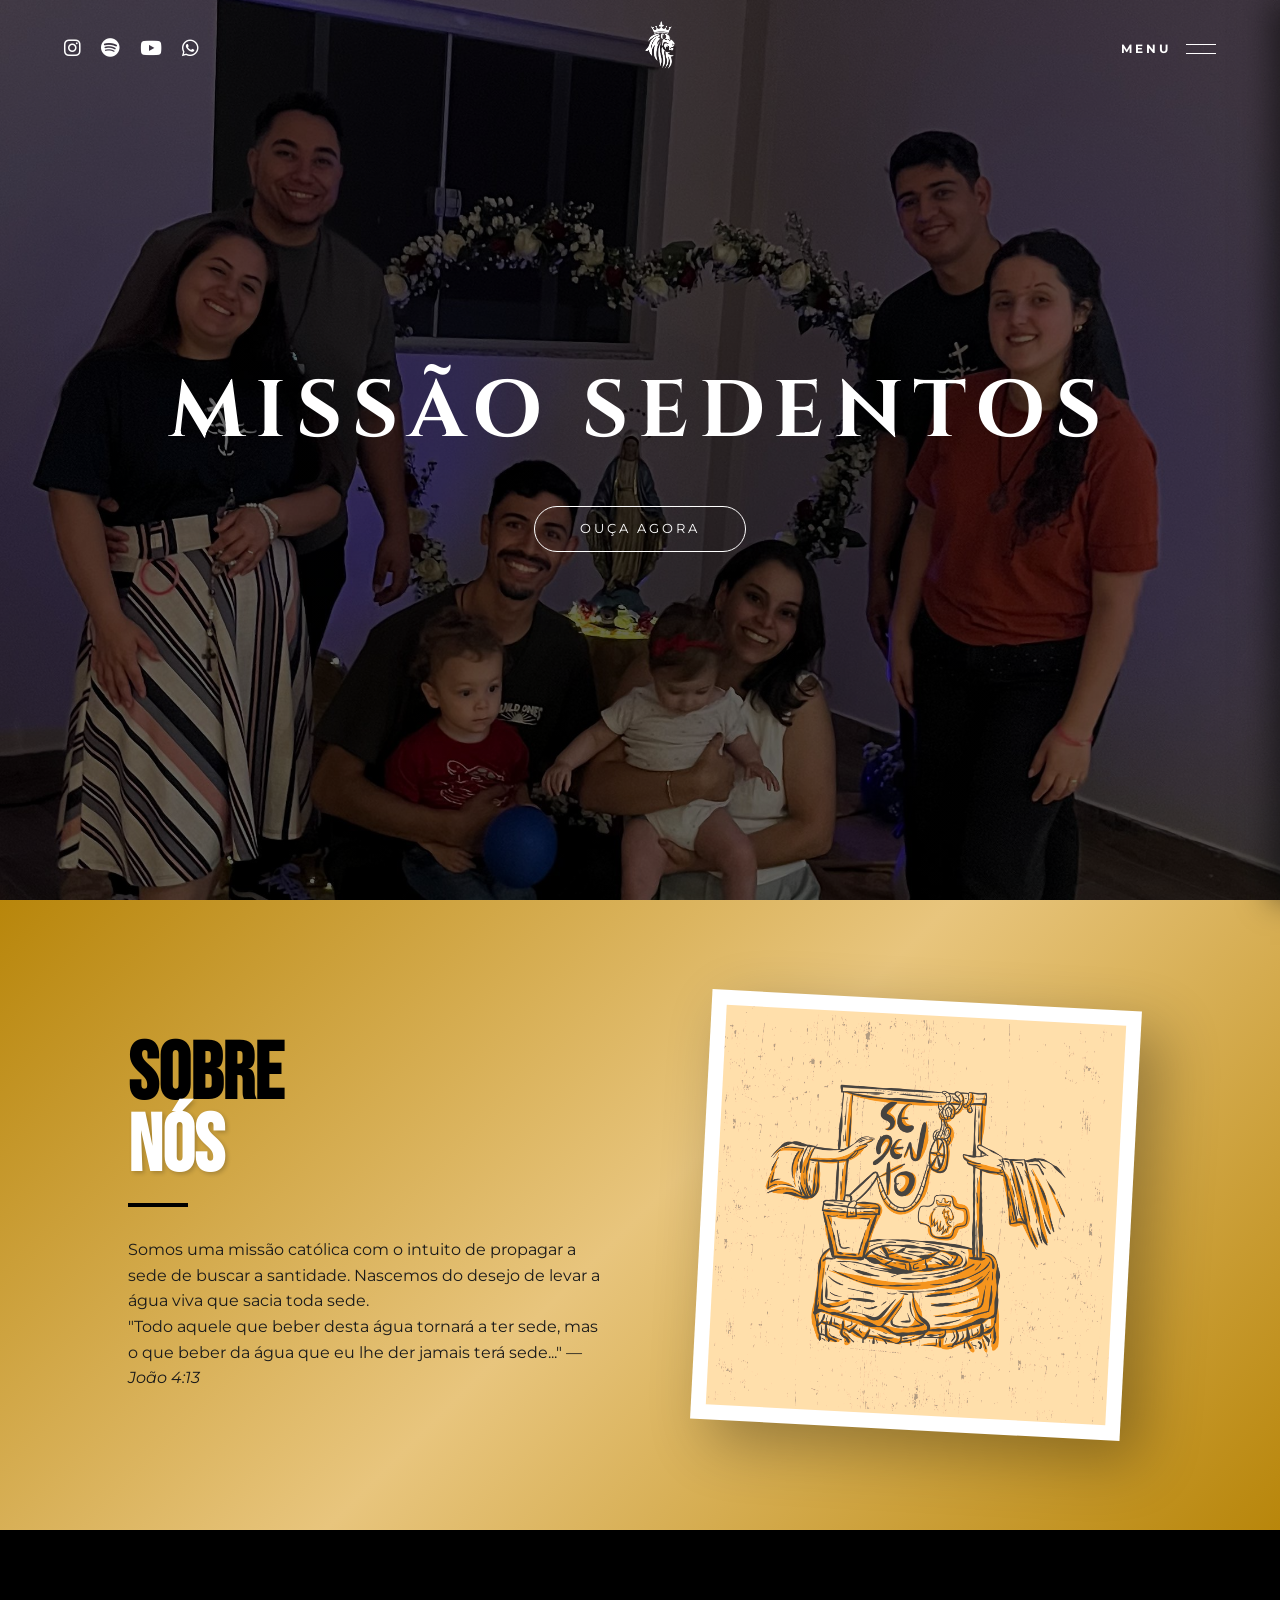
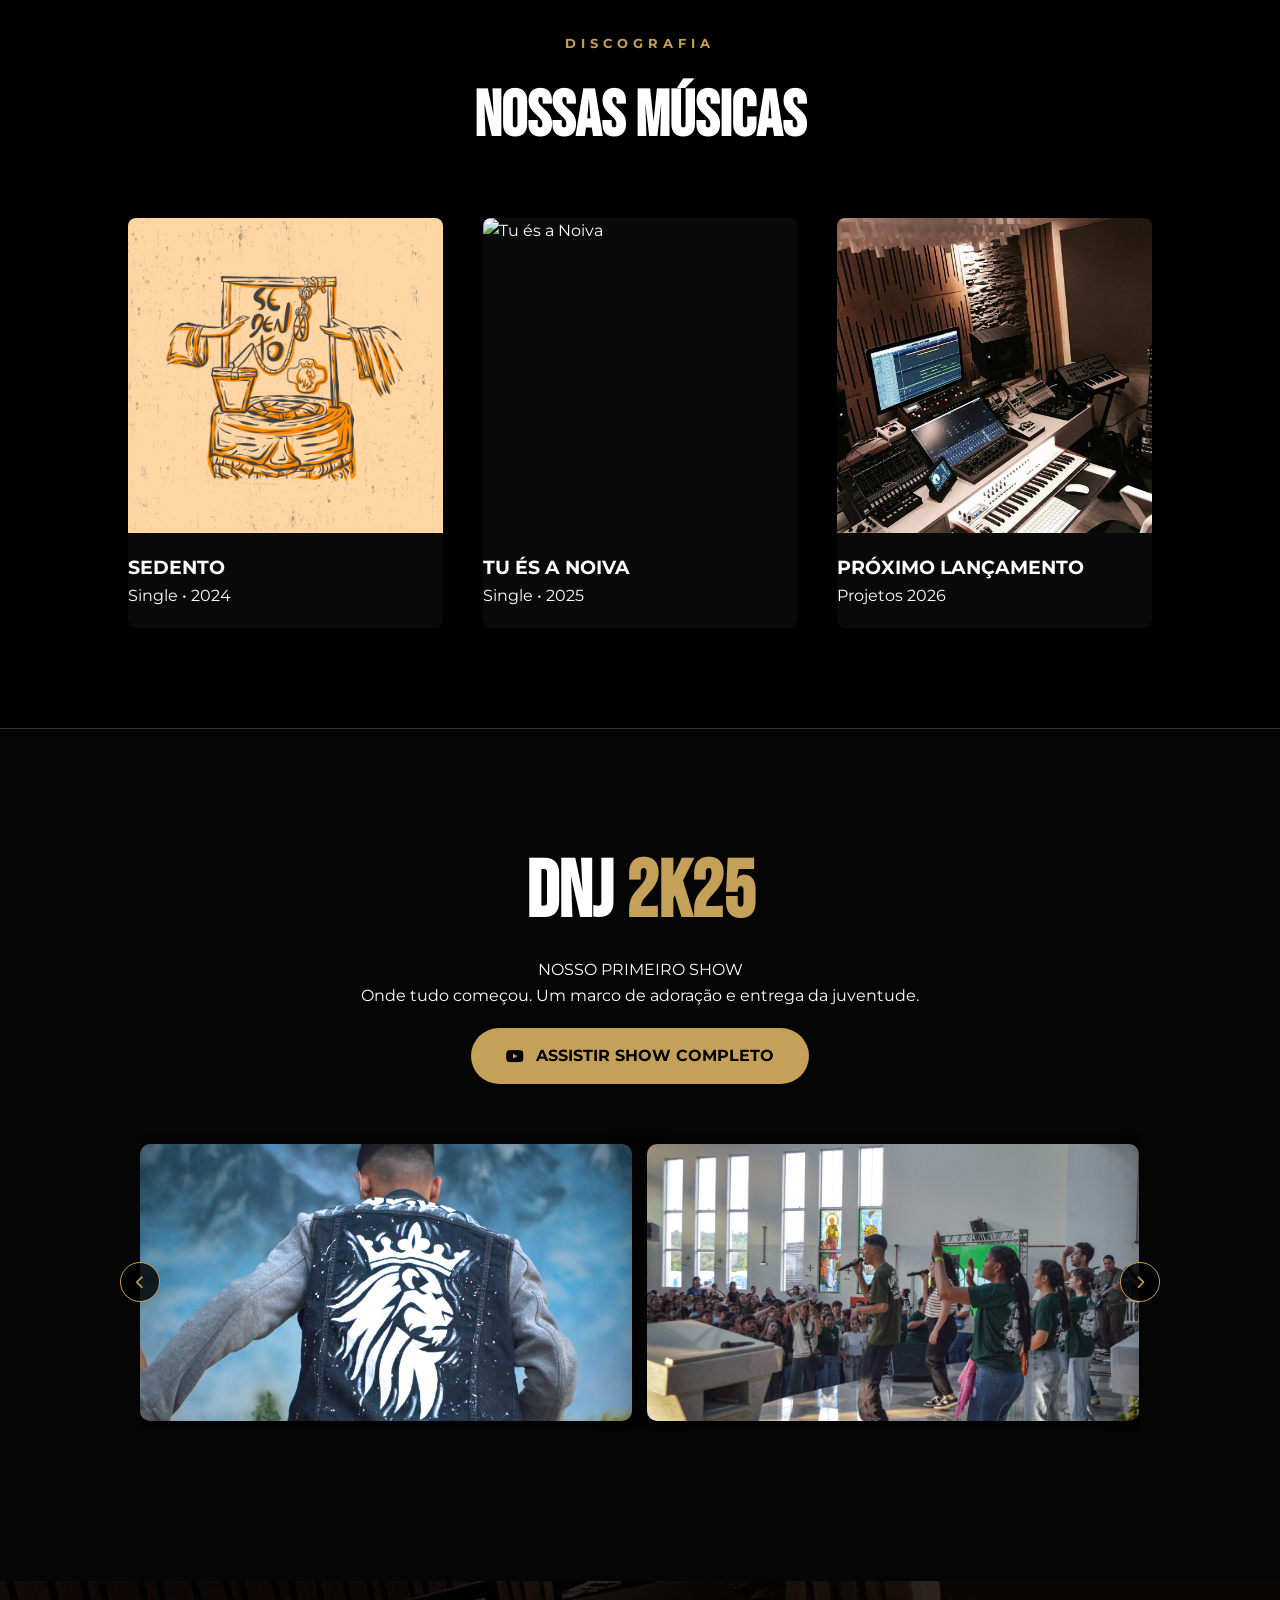
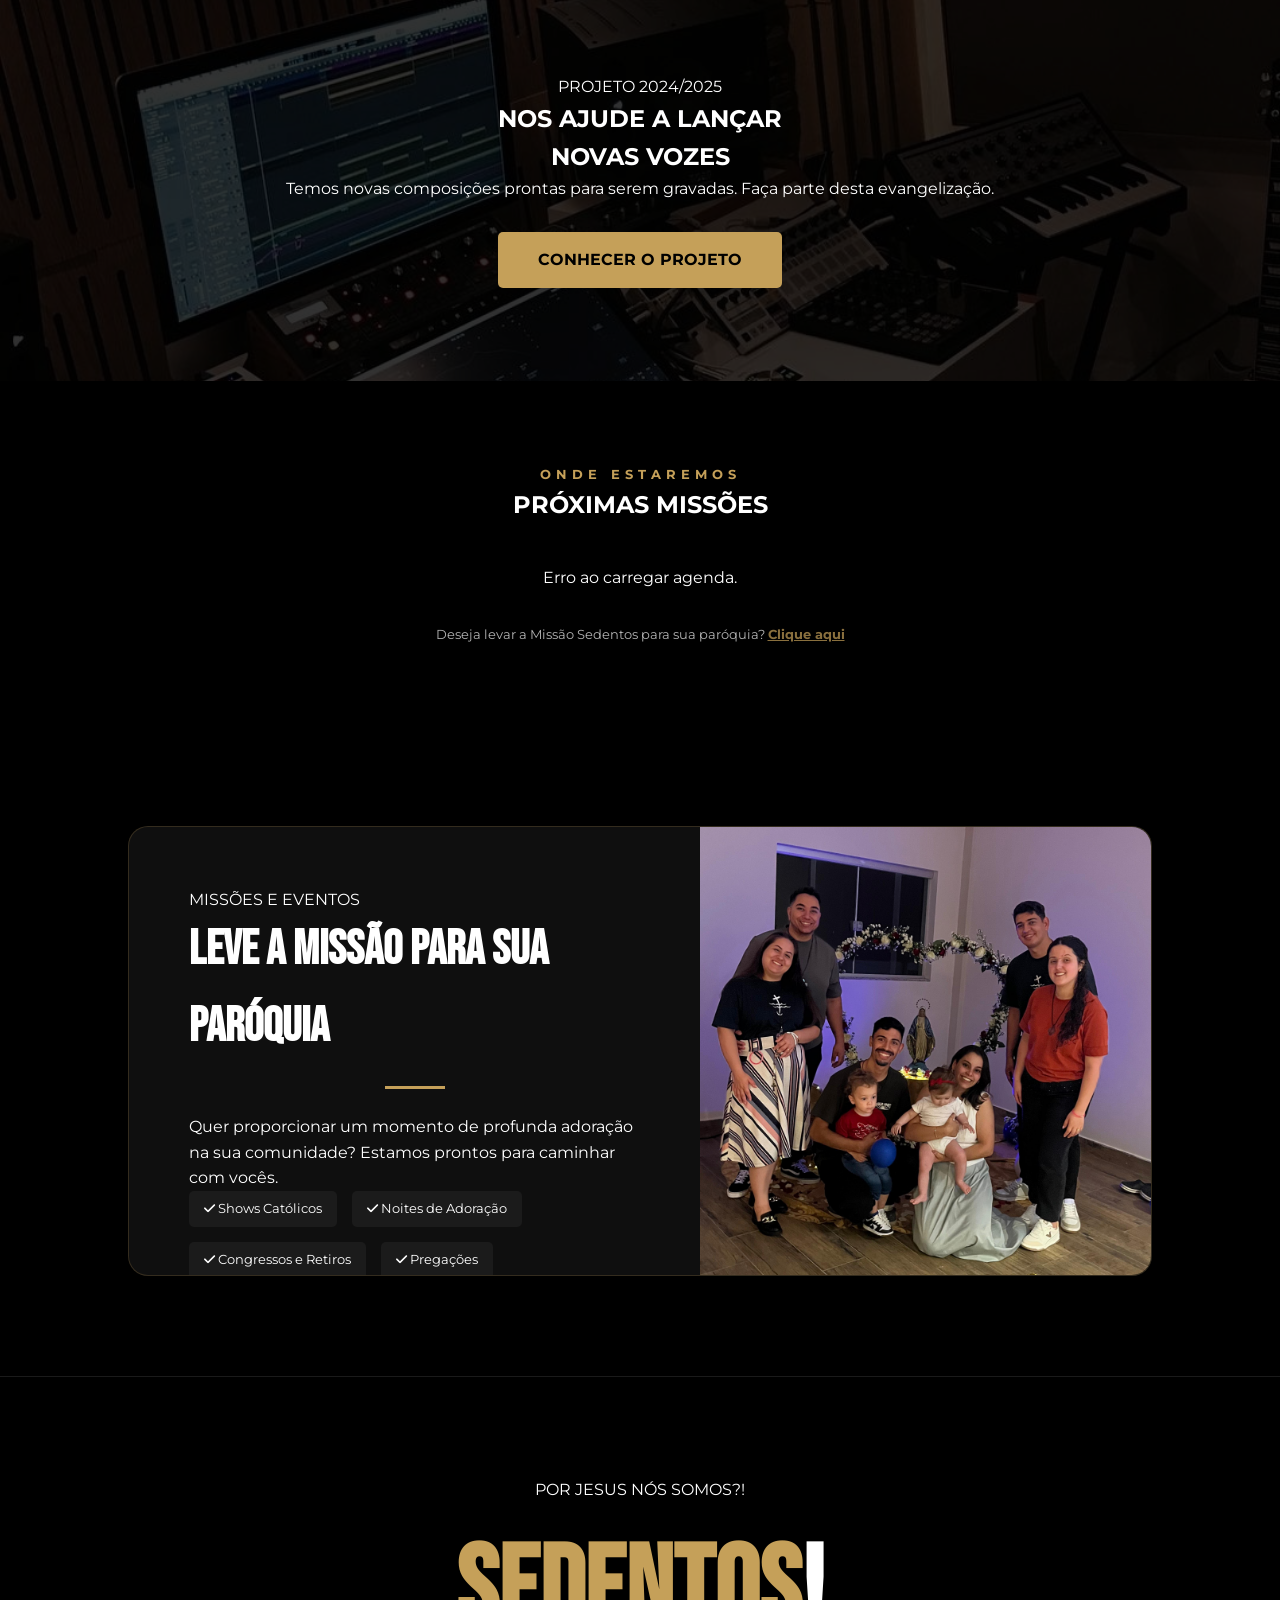
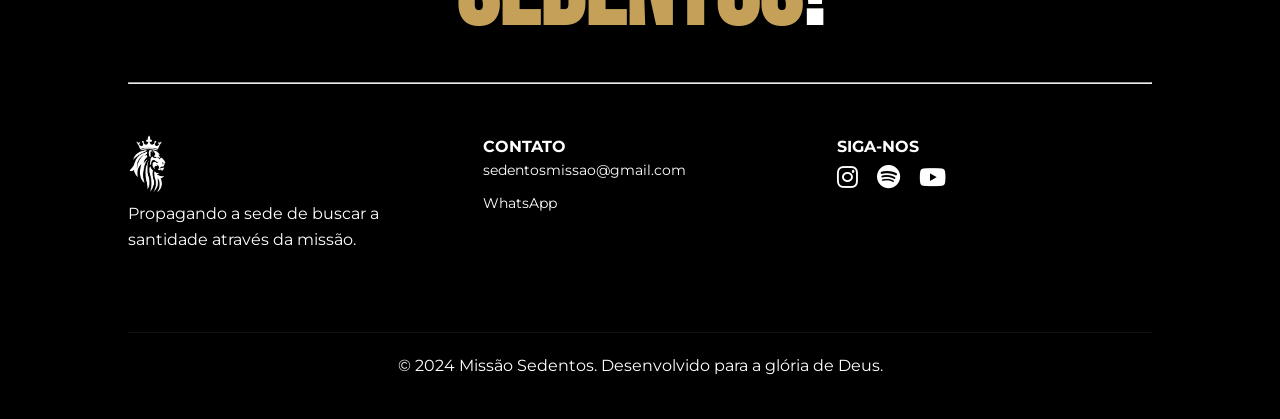
==== commit c592faa8: "Update index.html" ====
--- a/index.html
+++ b/index.html
@@ -46,7 +46,7 @@
                 <a href="https://instagram.com/missaosedentos_" target="_blank" aria-label="Instagram"><i class="fab fa-instagram"></i></a>
                 <a href="https://open.spotify.com/intl-pt/artist/7rFSEkoNPMpgkBk8CTjwFu" target="_blank" aria-label="Spotify"><i class="fab fa-spotify"></i></a>
                 <a href="https://www.youtube.com/@MissaoSedentos" target="_blank" aria-label="YouTube"><i class="fab fa-youtube"></i></a>
-                <a href="https://wa.me/5515996919075" target="_blank" aria-label="WhatsApp"><i class="fab fa-whatsapp"></i></a>
+                <a href="https://wa.me/5515999999999" target="_blank" aria-label="WhatsApp"><i class="fab fa-whatsapp"></i></a>
             </div>
             
             <div class="center-logo">
@@ -261,7 +261,7 @@
                 <div class="footer-col">
                     <h4>CONTATO</h4>
                     <a href="mailto:sedentosmissao@gmail.com" class="footer-link">sedentosmissao@gmail.com</a>
-                    <a href="https://wa.me/5515996919075" class="footer-link">WhatsApp</a>
+                    <a href="https://wa.me/5515999999999" class="footer-link">WhatsApp</a>
                 </div>
                 <div class="footer-col">
                     <h4>SIGA-NOS</h4>
@@ -273,7 +273,7 @@
                 </div>
             </div>
             <div class="copyright">
-                <p>&copy; 2023 Missão Sedentos. Desenvolvido para a glória de Deus.</p>
+                <p>&copy; 2024 Missão Sedentos. Desenvolvido para a glória de Deus.</p>
             </div>
         </div>
     </footer>
--- a/style.css
+++ b/style.css
@@ -152,37 +152,39 @@
 .menu-overlay {
     position: fixed;
     top: 0;
-    left: 0;
-    width: 100%;
+    right: -300px; /* Ele começa escondido 300px para a direita */
+    width: 300px;    /* Largura fixa do menu lateral */
     height: 100%;
-    background: rgba(0,0,0,0.95);
+    background: #0a0a0a; /* Fundo sólido para não confundir com o site */
     z-index: 2000;
     display: flex;
-    justify-content: center;
-    align-items: center;
-    opacity: 0;
-    visibility: hidden;
-    transition: 0.5s ease;
+    flex-direction: column;
+    justify-content: flex-start; /* Alinha os links no topo */
+     padding-top: 100px;         /* Espaço para o botão de fechar não cobrir os links */
+    transition: 0.5s cubic-bezier(0.4, 0, 0.2, 1); /* Animação suave de deslize */
+    box-shadow: -10px 0 30px rgba(0,0,0,0.5);   /* Sombra para dar profundidade */
 }
 
 .menu-overlay.active {
-    opacity: 1;
-    visibility: visible;
+    right: 0; /* Quando ativo, ele volta para a posição visível */
 }
 
 .menu-links {
     display: flex;
     flex-direction: column;
-    gap: 30px;
-    text-align: center;
-}
+    gap: 20px;
+    text-align: left; /* Alinhamento à esquerda fica mais elegante em menus laterais */
+    padding-left: 40px;
+}
+
 
 .menu-link {
     font-family: var(--fonte-impacto);
-    font-size: clamp(2.5rem, 10vw, 4rem);
+    font-size: 1.8rem; /* Diminuímos de 4rem para 1.8rem para caber na lateral */
     color: var(--branco);
     text-decoration: none;
-    letter-spacing: 5px;
+    letter-spacing: 3px;
+    transition: 0.3s;
 }
 
 .menu-link:hover {
@@ -191,9 +193,9 @@
 
 .close-menu {
     position: absolute;
-    top: 40px;
-    right: 40px;
-    font-size: 2.5rem;
+    top: 30px;
+    left: 30px; /* Colocamos na esquerda do menu para facilitar o clique */
+    font-size: 2rem;
     color: var(--dourado);
     cursor: pointer;
 }
@@ -1198,4 +1200,4 @@
         opacity: 1;
         transform: translateY(0);
     }
-}+}
